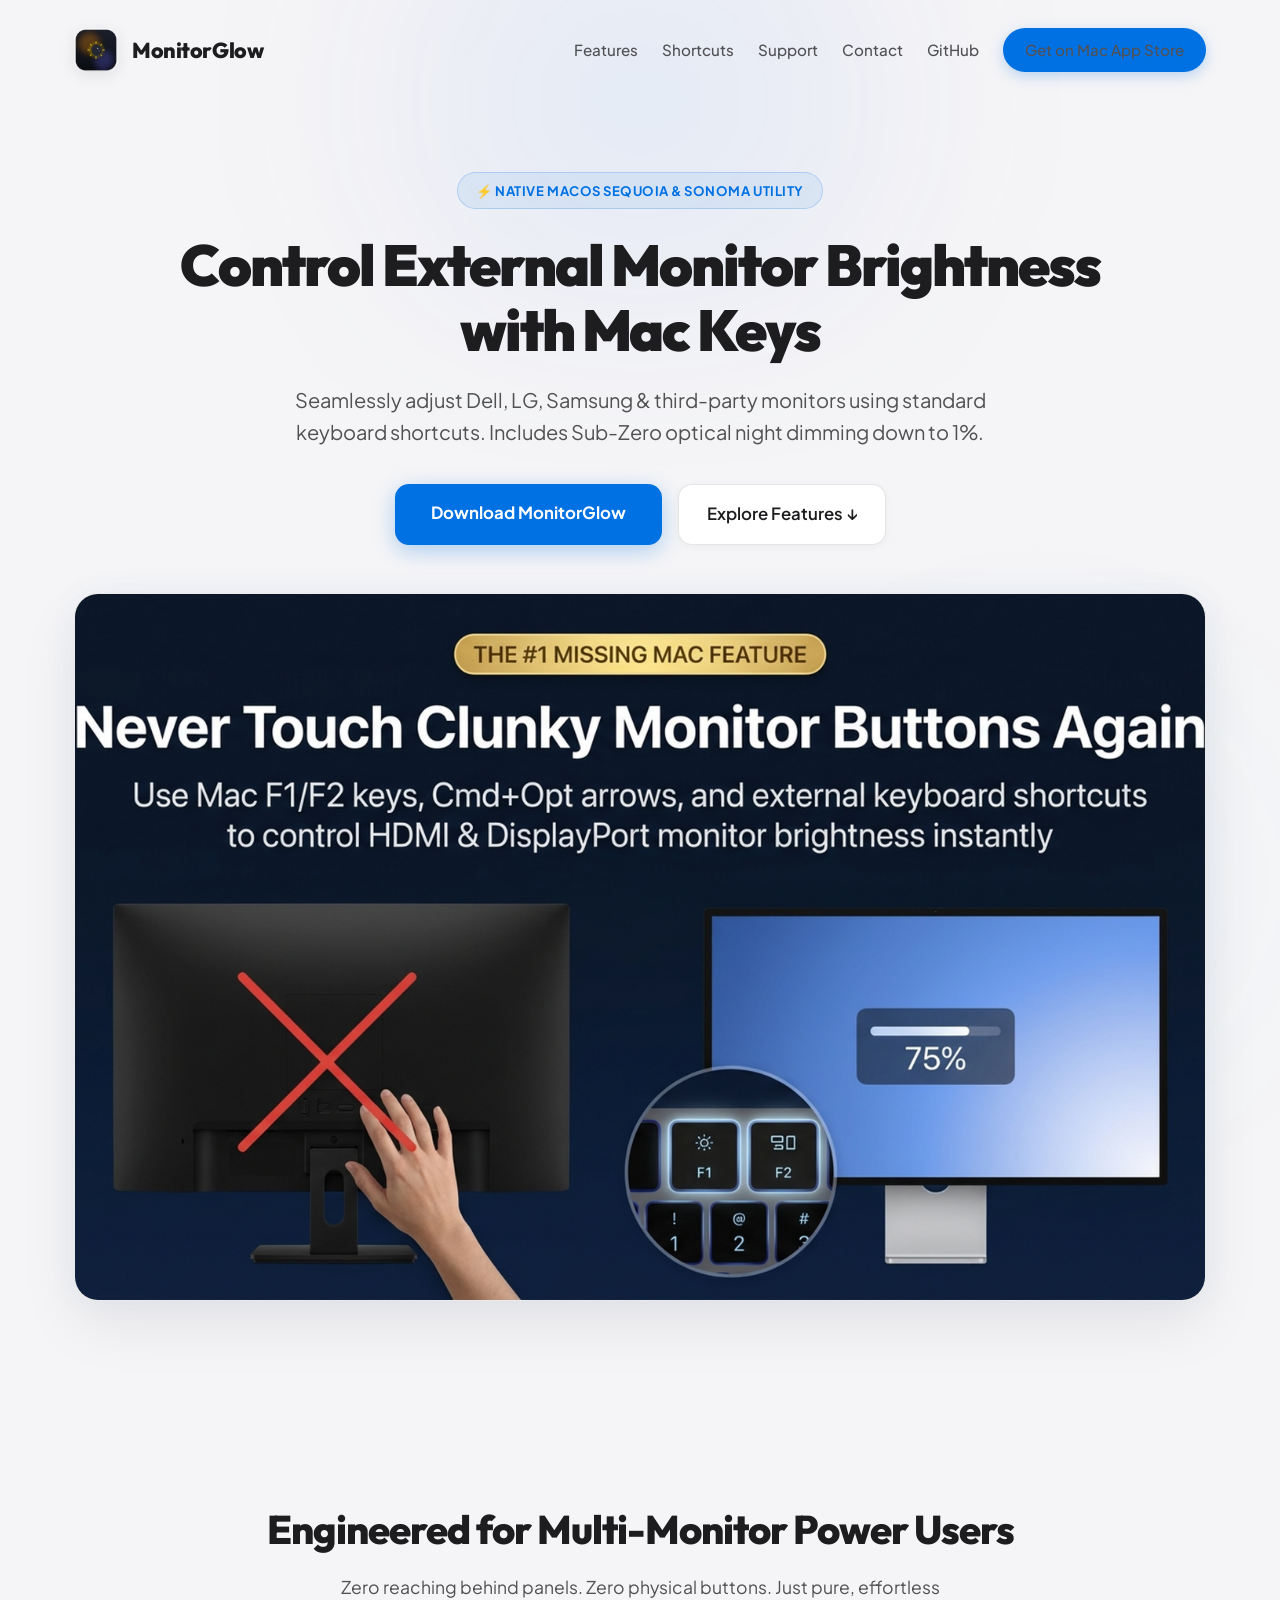
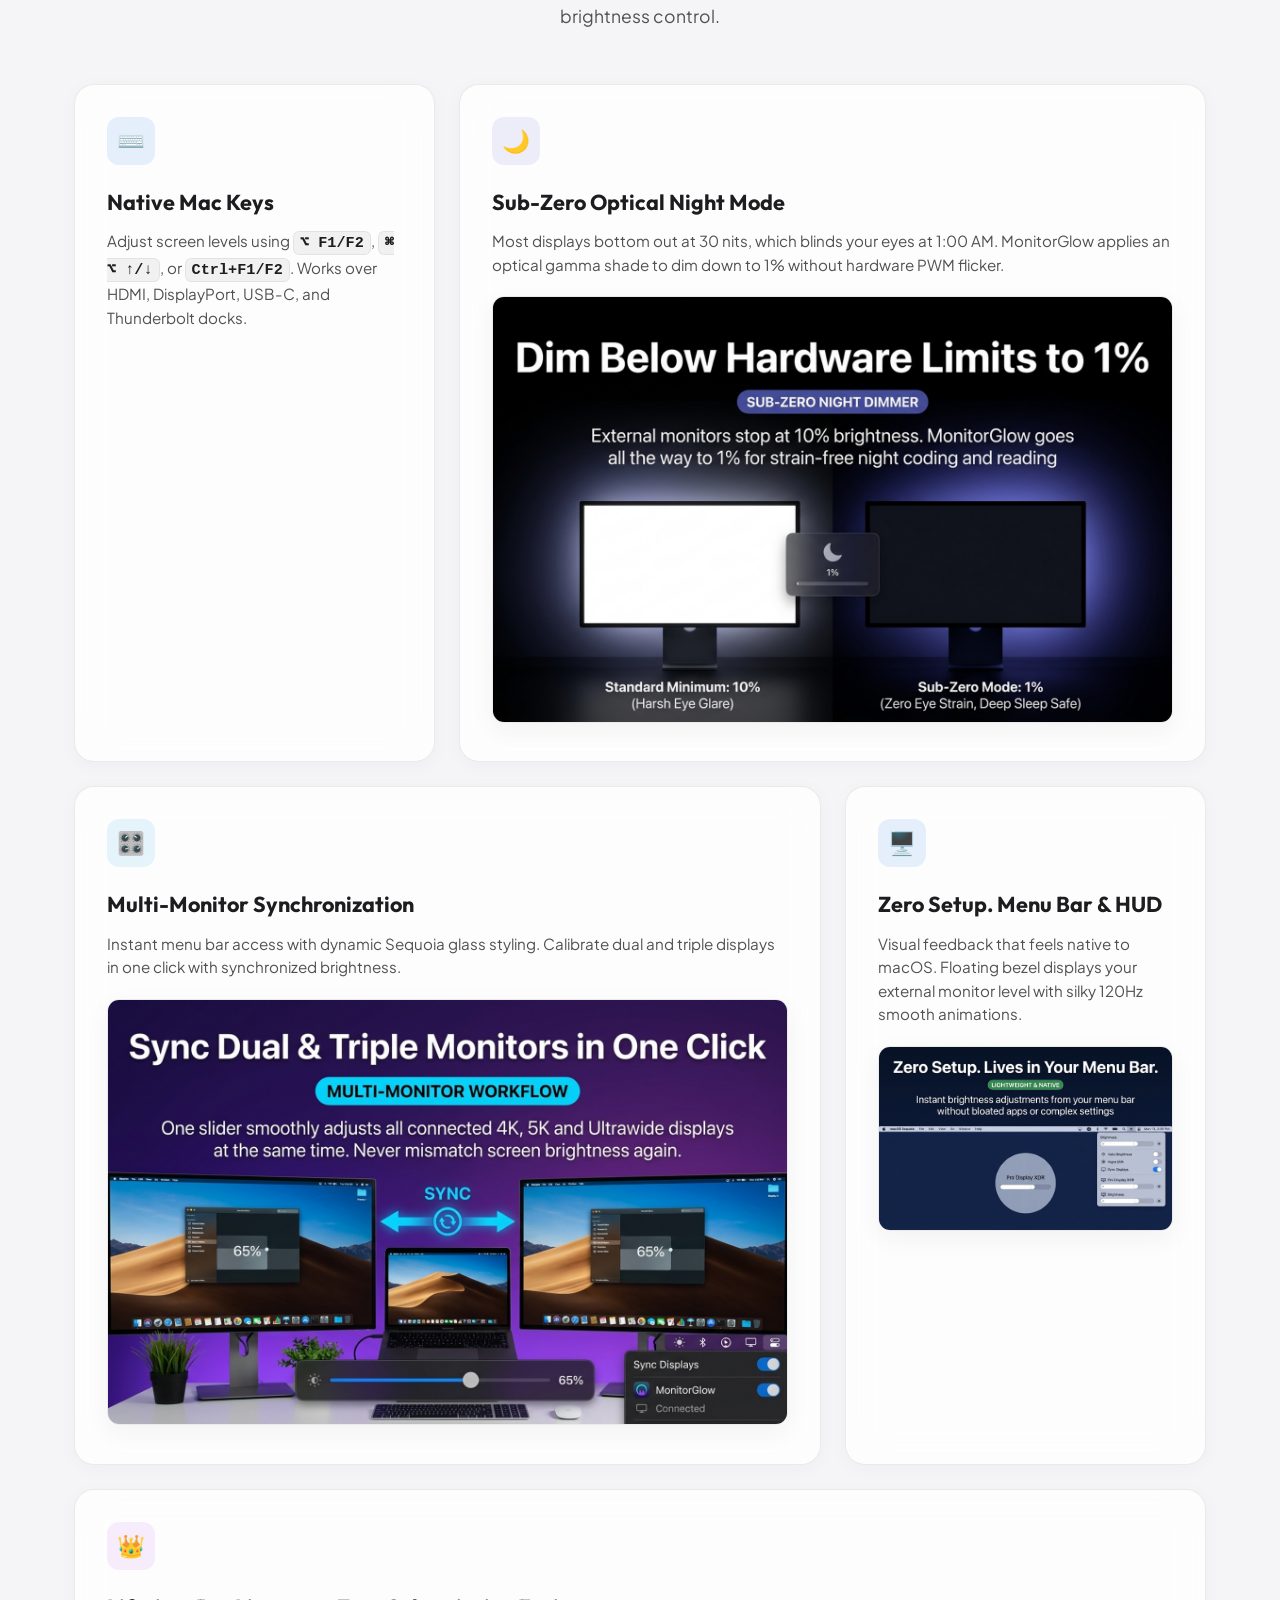
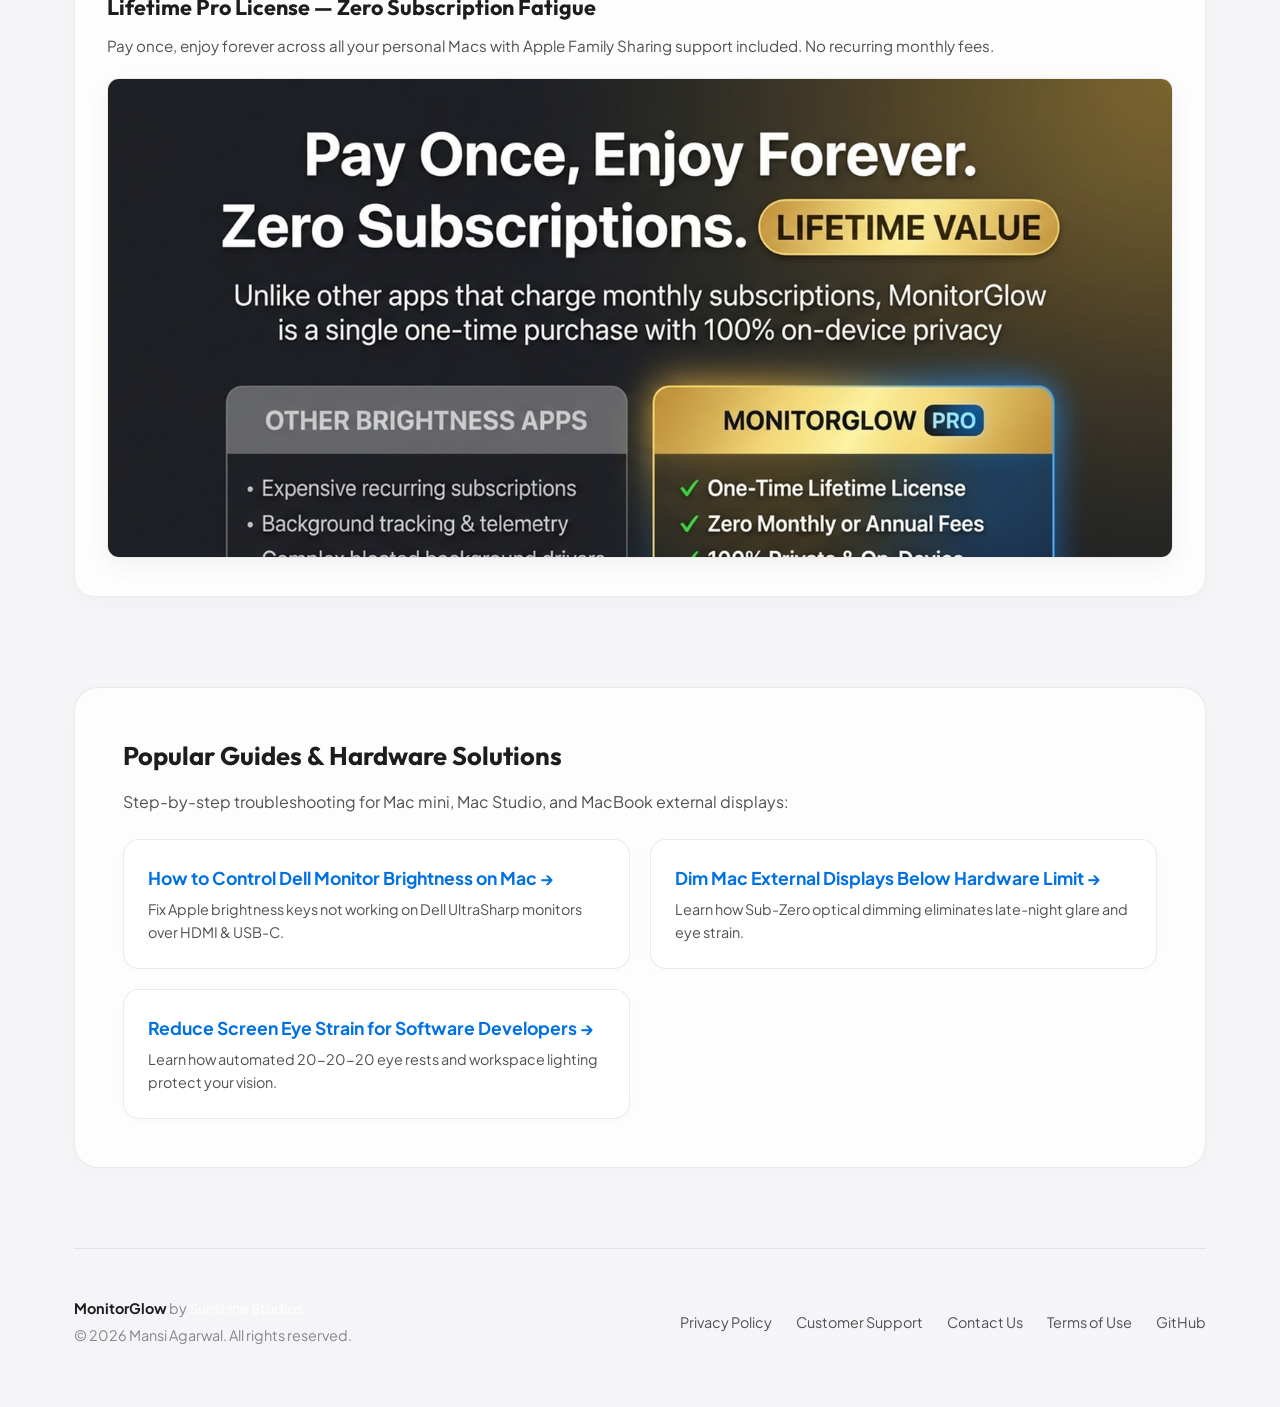
==== index.html @ 68a714f9 "fix(web): purge old screenshots, use new launch plan benefit screenshots with unique cache-busting a" ====
<!DOCTYPE html>
<html lang="en">
<head>
    <meta charset="UTF-8">
    <meta name="viewport" content="width=device-width, initial-scale=1.0">
    <meta name="author" content="themansigoel@gmail.com">
    
    <!-- Title & SEO Meta Tags (ASO & Search Intent Optimized) -->
    <title>MonitorGlow — Native Mac External Monitor Brightness, Keyboard Shortcuts & Night Dimmer</title>
    <meta name="description" content="Control Dell, LG, Samsung & external monitors with native Mac keyboard shortcuts. Features Apple-grade floating OSD bezel, Sequoia Liquid Glass popover, and Sub-Zero night dimming below hardware limits.">
    <link rel="canonical" href="https://themansigoel.github.io/monitorglow-web/">
    
    <!-- Multi-Locale Alternate Tags for Global SEO -->
    <link rel="alternate" hreflang="x-default" href="https://themansigoel.github.io/monitorglow-web/">
    <link rel="alternate" hreflang="en" href="https://themansigoel.github.io/monitorglow-web/">
    <link rel="alternate" hreflang="de" href="https://themansigoel.github.io/monitorglow-web/">
    <link rel="alternate" hreflang="fr" href="https://themansigoel.github.io/monitorglow-web/">
    <link rel="alternate" hreflang="ja" href="https://themansigoel.github.io/monitorglow-web/">
    <link rel="alternate" hreflang="zh-Hans" href="https://themansigoel.github.io/monitorglow-web/">

    <!-- Favicon & Icons -->
    <link rel="icon" type="image/png" href="assets/app_icon.png">
    <link rel="apple-touch-icon" href="assets/app_icon.png">
    <link rel="manifest" href="site.webmanifest">

    <!-- Open Graph / Social Sharing (OG) -->
    <meta property="og:type" content="website">
    <meta property="og:url" content="https://themansigoel.github.io/monitorglow-web/">
    <meta property="og:title" content="MonitorGlow — External Monitor Brightness & Night Dimmer for Mac">
    <meta property="og:description" content="Adjust external monitor brightness directly using Mac keys. Sub-Zero night mode, Apple-grade floating HUD, and zero telemetry.">
    <meta property="og:image" content="https://themansigoel.github.io/monitorglow-web/assets/benefit_01_never_touch_buttons.png">

    <!-- Twitter Card -->
    <meta name="twitter:card" content="summary_large_image">
    <meta name="twitter:title" content="MonitorGlow — External Monitor Brightness for Mac">
    <meta name="twitter:description" content="Seamless keyboard brightness control & Sub-Zero night dimming for external monitors on macOS.">
    <meta name="twitter:image" content="https://themansigoel.github.io/monitorglow-web/assets/benefit_01_never_touch_buttons.png">

    <!-- Fonts -->
    <link rel="preconnect" href="https://fonts.googleapis.com">
    <link rel="preconnect" href="https://fonts.gstatic.com" crossorigin>
    <link href="https://fonts.googleapis.com/css2?family=Plus+Jakarta+Sans:wght@300;400;500;600;700;800&family=Outfit:wght@500;600;700;800;900&display=swap" rel="stylesheet">

    <!-- Schema.org SoftwareApplication JSON-LD (Rich Snippets & GEO) -->
    <script type="application/ld+json">
    {
      "@context": "https://schema.org",
      "@type": "SoftwareApplication",
      "name": "MonitorGlow",
      "operatingSystem": "macOS 14.0 or later (Sonoma, Sequoia)",
      "applicationCategory": "UtilitiesApplication",
      "softwareVersion": "1.0.0",
      "offers": {
        "@type": "Offer",
        "price": "0.00",
        "priceCurrency": "USD",
        "description": "Free download with optional One-Time Lifetime Pro License"
      },
      "description": "MonitorGlow is a native macOS menu bar utility that enables Mac keyboard keys to adjust brightness on third-party external monitors over HDMI, DisplayPort, USB-C, and Thunderbolt with Sub-Zero night dimming down to 1% and floating OSD bezels.",
      "featureList": [
        "Native Mac Keyboard Shortcuts: Option+F1/F2, Cmd+Opt+Arrow Keys, Ctrl+F1/F2",
        "Sub-Zero Optical Night Mode: Dim down to 1% below monitor hardware limits",
        "Apple-Grade Floating OSD Bezel: Real-time HUD showing exact display model branding",
        "Liquid Glass Menu Bar Popover: Quick presets (100% Day, 75% Work, 50% Relax, 5% Sub-Zero)",
        "Dual & Multi-Monitor Sync: Seamlessly synchronize multiple desktop screens",
        "100% Privacy-First: Zero network tracking, zero background CPU drain"
      ],
      "screenshot": [
        "https://themansigoel.github.io/monitorglow-web/assets/benefit_01_never_touch_buttons.png",
        "https://themansigoel.github.io/monitorglow-web/assets/benefit_02_sub_zero_night_dimmer.png",
        "https://themansigoel.github.io/monitorglow-web/assets/benefit_03_multi_monitor_sync.png",
        "https://themansigoel.github.io/monitorglow-web/assets/benefit_04_native_menubar_hud.png",
        "https://themansigoel.github.io/monitorglow-web/assets/benefit_05_lifetime_pro_license.png"
      ],
      "author": {
        "@type": "Organization",
        "name": "Sunshine Studios",
        "email": "themansigoel@gmail.com",
        "url": "https://themansigoel.github.io/"
      }
    }
    </script>

    <!-- FAQPage Schema for Google AI Overviews & Rich Results (GEO / AEO) -->
    <script type="application/ld+json">
    {
      "@context": "https://schema.org",
      "@type": "FAQPage",
      "mainEntity": [
        {
          "@type": "Question",
          "name": "How do I control external monitor brightness with Mac keyboard keys?",
          "acceptedAnswer": {
            "@type": "Answer",
            "text": "MonitorGlow runs in your macOS menu bar and maps Option + F1 / F2, Command + Option + Arrow Keys, or Control + F1 / F2 directly to your connected external monitor over HDMI, DisplayPort, or USB-C."
          }
        },
        {
          "@type": "Question",
          "name": "Does MonitorGlow work with Dell, LG, Samsung, and HP displays?",
          "acceptedAnswer": {
            "@type": "Answer",
            "text": "Yes, MonitorGlow supports all standard external monitors connected to MacBook Pro, MacBook Air, Mac mini, Mac Studio, or Mac Pro."
          }
        },
        {
          "@type": "Question",
          "name": "Can MonitorGlow dim my display below its minimum hardware brightness?",
          "acceptedAnswer": {
            "@type": "Answer",
            "text": "Yes! With Sub-Zero Optical Night Mode, MonitorGlow applies an optical gamma shader directly to the display output, allowing you to dim down to 1% without any screen flicker."
          }
        }
      ]
    }
    </script>

    <style>
        :root {
            --bg-base: #F5F5F7;
            --bg-card: rgba(255, 255, 255, 0.82);
            --border-glass: rgba(0, 0, 0, 0.08);
            --border-hover: rgba(0, 113, 227, 0.35);
            --text-primary: #1D1D1F;
            --text-secondary: #515154;
            --text-muted: #86868B;
            --apple-blue: #0071E3;
            --apple-blue-hover: #0077ED;
            --apple-indigo: #5856D6;
            --apple-cyan: #0077ED;
            --apple-purple: #AF52DE;
            --glow-blue: rgba(0, 113, 227, 0.12);
            --ease-out: cubic-bezier(0.16, 1, 0.3, 1);
        }

        * { margin: 0; padding: 0; box-sizing: border-box; -webkit-font-smoothing: antialiased; }
        body {
            background-color: var(--bg-base);
            color: var(--text-primary);
            font-family: -apple-system, BlinkMacSystemFont, 'Plus Jakarta Sans', sans-serif;
            overflow-x: hidden;
            line-height: 1.6;
        }

        /* Ambient Apple Glows */
        .ambient-glow-sun {
            position: absolute;
            top: -140px;
            left: 50%;
            transform: translateX(-50%);
            width: 850px;
            height: 480px;
            background: radial-gradient(circle, rgba(0, 113, 227, 0.08) 0%, rgba(88, 86, 214, 0.04) 50%, transparent 70%);
            filter: blur(80px);
            pointer-events: none;
            z-index: 0;
        }

        .ambient-glow-moon {
            position: absolute;
            top: 620px;
            right: -80px;
            width: 650px;
            height: 520px;
            background: radial-gradient(circle, rgba(50, 173, 230, 0.06) 0%, transparent 65%);
            filter: blur(90px);
            pointer-events: none;
            z-index: 0;
        }

        .container {
            max-width: 1180px;
            margin: 0 auto;
            padding: 0 24px;
            position: relative;
            z-index: 1;
        }

        /* Nav */
        header {
            padding: 28px 0;
            display: flex;
            align-items: center;
            justify-content: space-between;
        }
        .brand {
            display: flex;
            align-items: center;
            gap: 14px;
            text-decoration: none;
            color: var(--text-primary);
        }
        .brand img {
            width: 44px;
            height: 44px;
            border-radius: 11px;
            box-shadow: 0 4px 16px rgba(0, 0, 0, 0.08);
        }
        .brand-text {
            font-family: 'Outfit', -apple-system, BlinkMacSystemFont, sans-serif;
            font-weight: 800;
            font-size: 1.35rem;
            letter-spacing: -0.02em;
            color: var(--text-primary);
        }
        .nav-links {
            display: flex;
            gap: 24px;
            align-items: center;
        }
        .nav-links a {
            color: var(--text-secondary);
            text-decoration: none;
            font-size: 0.95rem;
            font-weight: 500;
            transition: color 0.2s;
        }
        .nav-links a:hover { color: var(--apple-blue); }
        .btn-download {
            background: var(--apple-blue);
            color: #fff;
            padding: 10px 22px;
            border-radius: 999px;
            font-weight: 600;
            font-size: 0.9rem;
            text-decoration: none;
            box-shadow: 0 4px 14px rgba(0, 113, 227, 0.25);
            transition: transform 0.2s, box-shadow 0.2s, background 0.2s;
        }
        .btn-download:hover {
            background: var(--apple-blue-hover);
            transform: translateY(-1px);
            box-shadow: 0 6px 20px rgba(0, 113, 227, 0.38);
        }

        /* Hero */
        .hero {
            text-align: center;
            padding: 72px 0 56px;
        }
        .pill-badge {
            display: inline-flex;
            align-items: center;
            gap: 8px;
            padding: 7px 18px;
            border-radius: 999px;
            background: rgba(0, 113, 227, 0.08);
            border: 1px solid rgba(0, 113, 227, 0.2);
            font-size: 0.82rem;
            font-weight: 700;
            letter-spacing: 0.04em;
            color: var(--apple-blue);
            margin-bottom: 24px;
            text-transform: uppercase;
        }
        .hero h1 {
            font-family: 'Outfit', -apple-system, BlinkMacSystemFont, sans-serif;
            font-size: 3.6rem;
            font-weight: 900;
            line-height: 1.12;
            letter-spacing: -0.035em;
            margin-bottom: 22px;
            max-width: 960px;
            margin-left: auto;
            margin-right: auto;
            color: var(--text-primary);
        }
        .hero p {
            font-size: 1.25rem;
            color: var(--text-secondary);
            max-width: 720px;
            margin: 0 auto 36px;
            font-weight: 400;
        }
        .hero-actions {
            display: flex;
            justify-content: center;
            gap: 16px;
            margin-bottom: 48px;
        }
        .cta-primary {
            background: var(--apple-blue);
            color: #FFFFFF;
            padding: 16px 36px;
            border-radius: 14px;
            font-weight: 700;
            font-size: 1.05rem;
            text-decoration: none;
            box-shadow: 0 6px 22px rgba(0, 113, 227, 0.3);
            transition: all 0.25s var(--ease-out);
        }
        .cta-primary:hover {
            background: var(--apple-blue-hover);
            transform: translateY(-2px);
            box-shadow: 0 10px 28px rgba(0, 113, 227, 0.42);
        }
        .cta-secondary {
            background: #FFFFFF;
            color: var(--text-primary);
            padding: 16px 28px;
            border-radius: 14px;
            font-weight: 600;
            font-size: 1.05rem;
            text-decoration: none;
            border: 1px solid rgba(0, 0, 0, 0.1);
            box-shadow: 0 2px 8px rgba(0, 0, 0, 0.04);
            transition: all 0.2s;
        }
        .cta-secondary:hover {
            background: #F5F5F7;
            border-color: rgba(0, 0, 0, 0.18);
        }

        /* Hero Showcase Visual */
        .showcase-visual {
            position: relative;
            border-radius: 24px;
            overflow: hidden;
            border: 1px solid var(--border-glass);
            background: #FFFFFF;
            box-shadow: 0 24px 60px rgba(0, 0, 0, 0.07), 0 0 30px rgba(0, 113, 227, 0.05);
            margin-bottom: 80px;
        }
        .showcase-visual img {
            width: 100%;
            height: auto;
            display: block;
        }

        /* Bento Grid Features */
        .bento-section {
            padding: 60px 0 90px;
        }
        .section-header {
            text-align: center;
            margin-bottom: 54px;
        }
        .section-header h2 {
            font-family: 'Outfit', -apple-system, BlinkMacSystemFont, sans-serif;
            font-size: 2.5rem;
            font-weight: 800;
            letter-spacing: -0.025em;
            margin-bottom: 12px;
            color: var(--text-primary);
        }
        .section-header p {
            color: var(--text-secondary);
            font-size: 1.1rem;
            max-width: 620px;
            margin: 0 auto;
        }

        .bento-grid {
            display: grid;
            grid-template-columns: repeat(3, 1fr);
            gap: 24px;
        }
        .bento-card {
            background: var(--bg-card);
            border: 1px solid var(--border-glass);
            border-radius: 20px;
            padding: 32px;
            backdrop-filter: saturate(180%) blur(20px);
            -webkit-backdrop-filter: saturate(180%) blur(20px);
            box-shadow: 0 4px 20px rgba(0, 0, 0, 0.03);
            transition: transform 0.25s var(--ease-out), border-color 0.25s, box-shadow 0.25s;
            display: flex;
            flex-direction: column;
            justify-content: space-between;
        }
        .bento-card:hover {
            transform: translateY(-4px);
            border-color: var(--border-hover);
            box-shadow: 0 14px 34px rgba(0, 0, 0, 0.06);
        }
        .bento-card.span-2 {
            grid-column: span 2;
        }
        .bento-icon {
            width: 48px;
            height: 48px;
            border-radius: 12px;
            display: flex;
            align-items: center;
            justify-content: center;
            font-size: 1.4rem;
            margin-bottom: 20px;
        }
        .icon-blue { background: rgba(0, 113, 227, 0.1); color: var(--apple-blue); }
        .icon-indigo { background: rgba(88, 86, 214, 0.1); color: var(--apple-indigo); }
        .icon-cyan { background: rgba(50, 173, 230, 0.12); color: #0077ED; }
        .icon-purple { background: rgba(175, 82, 222, 0.1); color: var(--apple-purple); }

        .bento-card h3 {
            font-family: 'Outfit', -apple-system, BlinkMacSystemFont, sans-serif;
            font-size: 1.35rem;
            margin-bottom: 10px;
            color: var(--text-primary);
        }
        .bento-card p {
            color: var(--text-secondary);
            font-size: 0.95rem;
            line-height: 1.55;
        }
        .bento-card code {
            background: rgba(0, 0, 0, 0.05);
            color: var(--text-primary);
            border: 1px solid rgba(0, 0, 0, 0.06);
            padding: 2px 6px;
            border-radius: 6px;
            font-weight: 600;
        }
        .bento-card img {
            width: 100%;
            border-radius: 12px;
            margin-top: 20px;
            border: 1px solid var(--border-glass);
            box-shadow: 0 8px 24px rgba(0, 0, 0, 0.05);
        }

        /* SEO Guides / Problem Solution Links */
        .seo-guides-section {
            background: rgba(255, 255, 255, 0.75);
            border: 1px solid var(--border-glass);
            border-radius: 24px;
            padding: 48px;
            margin-bottom: 80px;
            box-shadow: 0 4px 20px rgba(0, 0, 0, 0.02);
        }
        .seo-guides-section h3 {
            font-family: 'Outfit', -apple-system, BlinkMacSystemFont, sans-serif;
            font-size: 1.6rem;
            margin-bottom: 12px;
            color: var(--text-primary);
        }
        .guides-grid {
            display: grid;
            grid-template-columns: repeat(2, 1fr);
            gap: 20px;
            margin-top: 24px;
        }
        .guide-card {
            background: #FFFFFF;
            border: 1px solid var(--border-glass);
            border-radius: 16px;
            padding: 24px;
            text-decoration: none;
            color: inherit;
            box-shadow: 0 2px 8px rgba(0, 0, 0, 0.02);
            transition: all 0.2s;
        }
        .guide-card:hover {
            border-color: var(--border-hover);
            transform: translateY(-2px);
            box-shadow: 0 8px 22px rgba(0, 0, 0, 0.06);
        }
        .guide-card h4 {
            color: var(--apple-blue);
            font-size: 1.1rem;
            margin-bottom: 6px;
        }
        .guide-card p {
            font-size: 0.9rem;
            color: var(--text-secondary);
        }

        /* Footer */
        footer {
            border-top: 1px solid var(--border-glass);
            padding: 48px 0 60px;
            color: var(--text-muted);
            font-size: 0.9rem;
        }
        .footer-content {
            display: flex;
            justify-content: space-between;
            align-items: center;
            flex-wrap: wrap;
            gap: 20px;
        }
        footer strong { color: var(--text-primary); }
        .footer-links {
            display: flex;
            gap: 24px;
        }
        .footer-links a {
            color: var(--text-secondary);
            text-decoration: none;
            transition: color 0.2s;
        }
        .footer-links a:hover { color: var(--apple-blue); }

        @media (max-width: 900px) {
            .hero h1 { font-size: 2.6rem; }
            .bento-grid { grid-template-columns: 1fr; }
            .bento-card.span-2 { grid-column: span 1; }
            .guides-grid { grid-template-columns: 1fr; }
        }
    </style>
</head>
<body>
    <div class="ambient-glow-sun"></div>
    <div class="ambient-glow-moon"></div>

    <div class="container">
        <!-- Header -->
        <header>
            <a href="index.html" class="brand">
                <img src="assets/app_icon.png" alt="MonitorGlow Icon">
                <span class="brand-text">MonitorGlow</span>
            </a>
            <div class="nav-links">
                <a href="#features">Features</a>
                <a href="#shortcuts">Shortcuts</a>
                <a href="support.html">Support</a>
                <a href="contact.html">Contact</a>
                <a href="https://github.com/themansigoel/monitorglow-mac" target="_blank" rel="noopener">GitHub</a>
                <a href="#download" class="btn-download">Get on Mac App Store</a>
            </div>
        </header>

        <!-- Hero Section -->
        <section class="hero">
            <div class="pill-badge">⚡ Native macOS Sequoia & Sonoma Utility</div>
            <h1>Control External Monitor Brightness with Mac Keys</h1>
            <p>Seamlessly adjust Dell, LG, Samsung & third-party monitors using standard keyboard shortcuts. Includes Sub-Zero optical night dimming down to 1%.</p>
            <div class="hero-actions">
                <a href="#download" class="cta-primary">Download MonitorGlow</a>
                <a href="#features" class="cta-secondary">Explore Features ↓</a>
            </div>
            
            <div class="showcase-visual">
                <img src="assets/benefit_01_never_touch_buttons.png" alt="MonitorGlow Keyboard Brightness Control — Never Touch Monitor Buttons Again">
            </div>
        </section>

        <!-- Bento Grid Section -->
        <section id="features" class="bento-section">
            <div class="section-header">
                <h2>Engineered for Multi-Monitor Power Users</h2>
                <p>Zero reaching behind panels. Zero physical buttons. Just pure, effortless brightness control.</p>
            </div>

            <div class="bento-grid">
                <!-- Bento Card 1: Shortcuts -->
                <div class="bento-card">
                    <div>
                        <div class="bento-icon icon-blue">⌨️</div>
                        <h3>Native Mac Keys</h3>
                        <p>Adjust screen levels using <code>⌥ F1/F2</code>, <code>⌘ ⌥ ↑/↓</code>, or <code>Ctrl+F1/F2</code>. Works over HDMI, DisplayPort, USB-C, and Thunderbolt docks.</p>
                    </div>
                </div>

                <!-- Bento Card 2: Sub-Zero Mode (Span 2) -->
                <div class="bento-card span-2">
                    <div>
                        <div class="bento-icon icon-indigo">🌙</div>
                        <h3>Sub-Zero Optical Night Mode</h3>
                        <p>Most displays bottom out at 30 nits, which blinds your eyes at 1:00 AM. MonitorGlow applies an optical gamma shade to dim down to 1% without hardware PWM flicker.</p>
                        <img src="assets/benefit_02_sub_zero_night_dimmer.png" alt="Sub-Zero Night Mode Visual">
                    </div>
                </div>

                <!-- Bento Card 3: Liquid Glass (Span 2) -->
                <div class="bento-card span-2">
                    <div>
                        <div class="bento-icon icon-cyan">🎛️</div>
                        <h3>Multi-Monitor Synchronization</h3>
                        <p>Instant menu bar access with dynamic Sequoia glass styling. Calibrate dual and triple displays in one click with synchronized brightness.</p>
                        <img src="assets/benefit_03_multi_monitor_sync.png" alt="Multi-Monitor Display Sync Visual">
                    </div>
                </div>

                <!-- Bento Card 4: Hardware HUD -->
                <div class="bento-card">
                    <div>
                        <div class="bento-icon icon-blue">🖥️</div>
                        <h3>Zero Setup. Menu Bar & HUD</h3>
                        <p>Visual feedback that feels native to macOS. Floating bezel displays your external monitor level with silky 120Hz smooth animations.</p>
                        <img src="assets/benefit_04_native_menubar_hud.png" alt="Floating HUD & Menu Bar Visual">
                    </div>
                </div>

                <!-- Bento Card 5: Lifetime Pro (Span 3) -->
                <div class="bento-card" style="grid-column: span 3;">
                    <div>
                        <div class="bento-icon icon-purple">👑</div>
                        <h3>Lifetime Pro License — Zero Subscription Fatigue</h3>
                        <p>Pay once, enjoy forever across all your personal Macs with Apple Family Sharing support included. No recurring monthly fees.</p>
                        <img src="assets/benefit_05_lifetime_pro_license.png" alt="Lifetime Pro License Visual" style="max-height: 480px; object-fit: cover; object-position: top;">
                    </div>
                </div>
            </div>
        </section>

        <!-- SEO Problem-Solution Section (High Search Volume Landing Guides) -->
        <section class="seo-guides-section">
            <h3>Popular Guides & Hardware Solutions</h3>
            <p style="color: var(--text-secondary);">Step-by-step troubleshooting for Mac mini, Mac Studio, and MacBook external displays:</p>
            <div class="guides-grid">
                <a href="dell-monitor-brightness-mac.html" class="guide-card">
                    <h4>How to Control Dell Monitor Brightness on Mac →</h4>
                    <p>Fix Apple brightness keys not working on Dell UltraSharp monitors over HDMI & USB-C.</p>
                </a>
                <a href="sub-zero-night-dimmer-mac.html" class="guide-card">
                    <h4>Dim Mac External Displays Below Hardware Limit →</h4>
                    <p>Learn how Sub-Zero optical dimming eliminates late-night glare and eye strain.</p>
                </a>
                <a href="https://themansigoel.github.io/stepaway/reduce-computer-eye-strain-developers.html" class="guide-card">
                    <h4>Reduce Screen Eye Strain for Software Developers →</h4>
                    <p>Learn how automated 20-20-20 eye rests and workspace lighting protect your vision.</p>
                </a>
            </div>
        </section>

        <!-- Footer -->
        <footer>
            <div class="footer-content">
                <div>
                    <strong>MonitorGlow</strong> by <a href="https://themansigoel.github.io/" style="color: #fff; text-decoration: none;">Sunshine Studios</a>
                    <p style="margin-top: 4px;">© 2026 Mansi Agarwal. All rights reserved.</p>
                </div>
                <div class="footer-links">
                    <a href="privacy.html">Privacy Policy</a>
                    <a href="support.html">Customer Support</a>
                    <a href="contact.html">Contact Us</a>
                    <a href="https://www.apple.com/legal/internet-services/itunes/dev/stdeula/" target="_blank" rel="noopener">Terms of Use</a>
                    <a href="https://github.com/themansigoel/monitorglow-mac" target="_blank" rel="noopener">GitHub</a>
                </div>
            </div>
        </footer>
    </div>
</body>
</html>
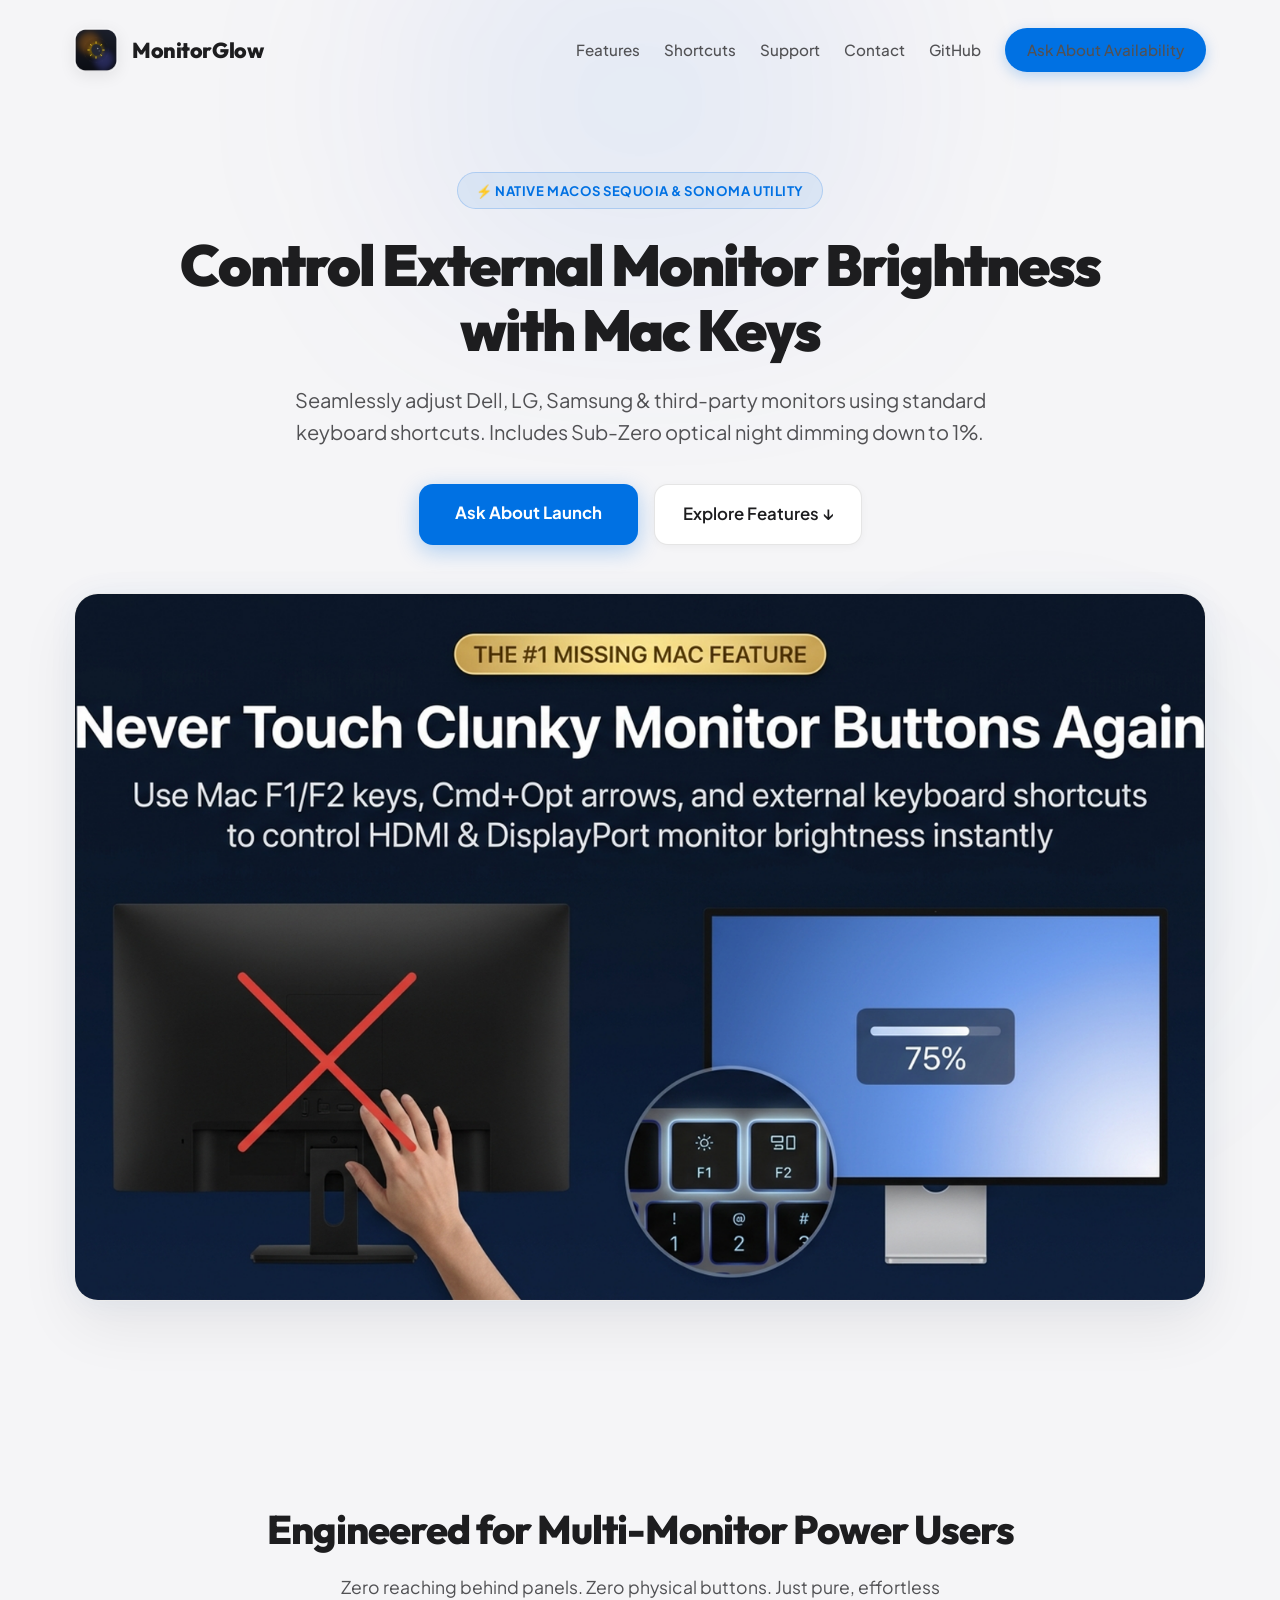
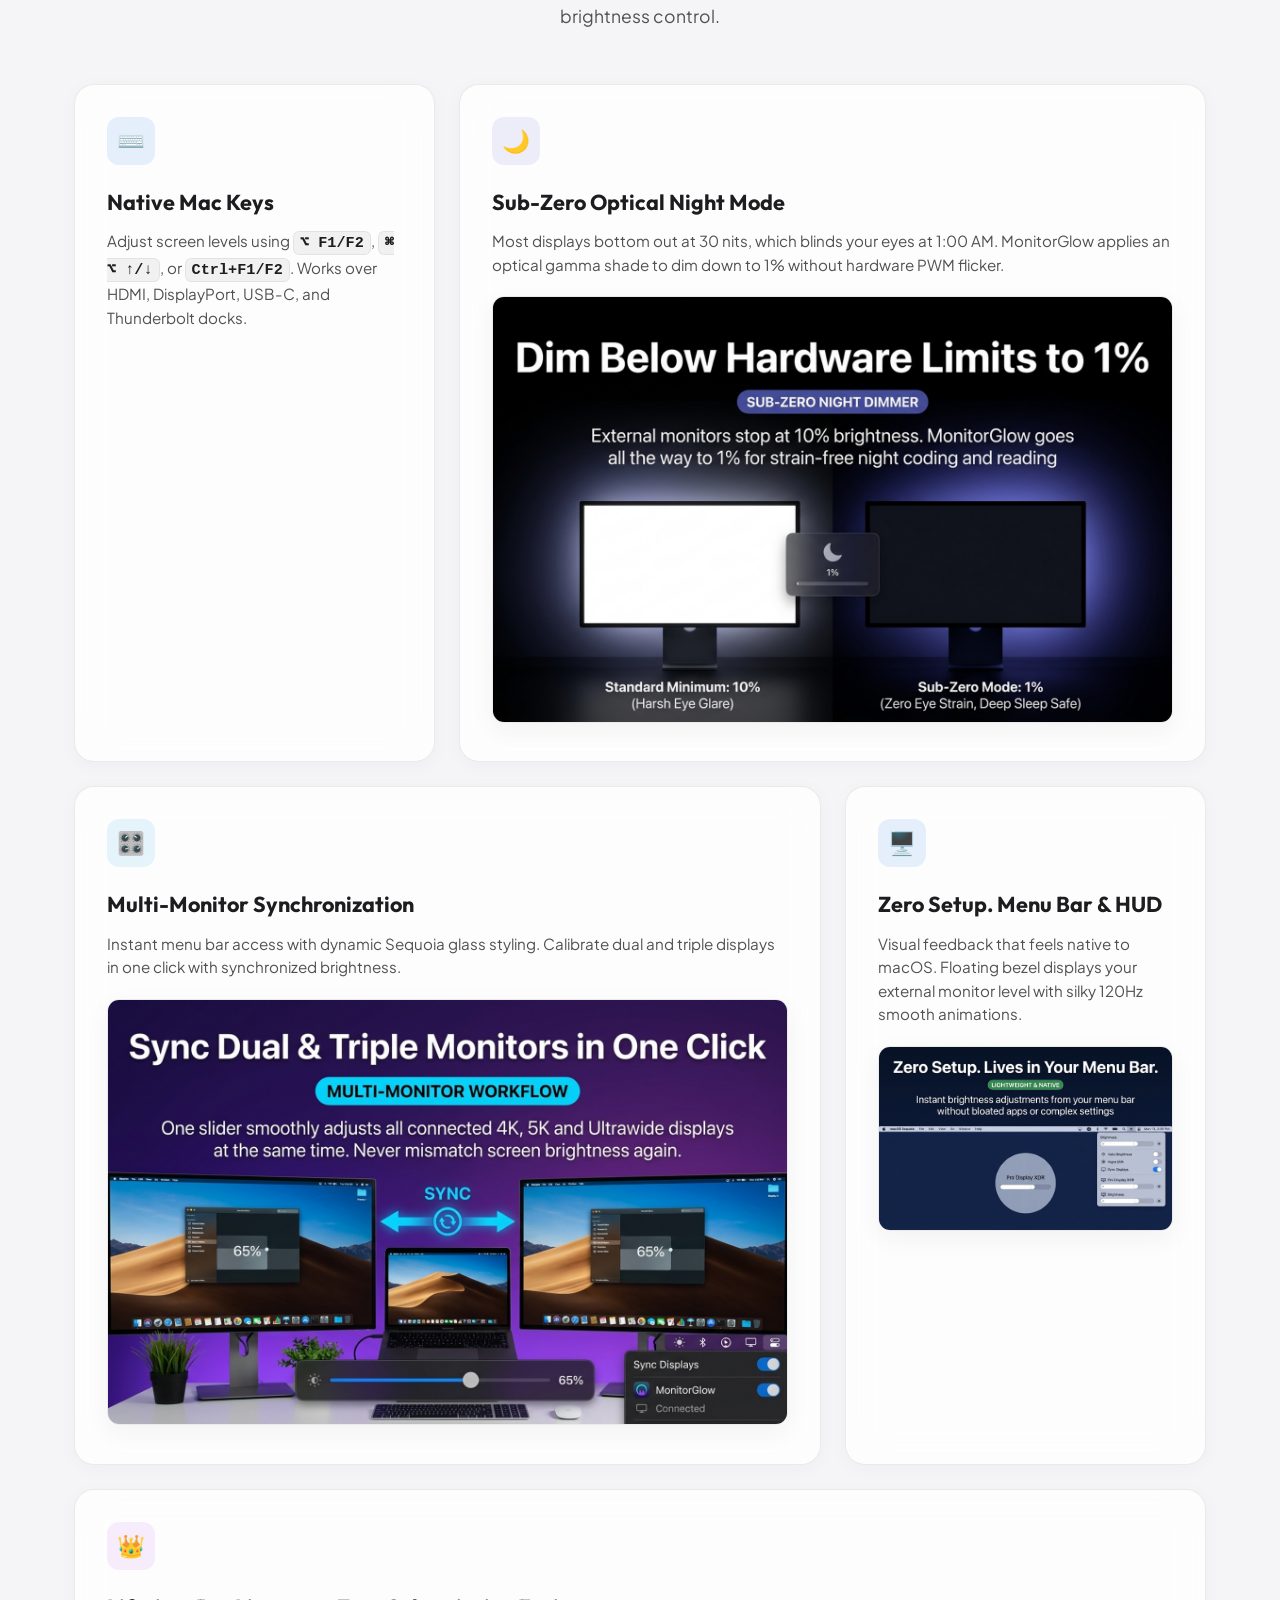
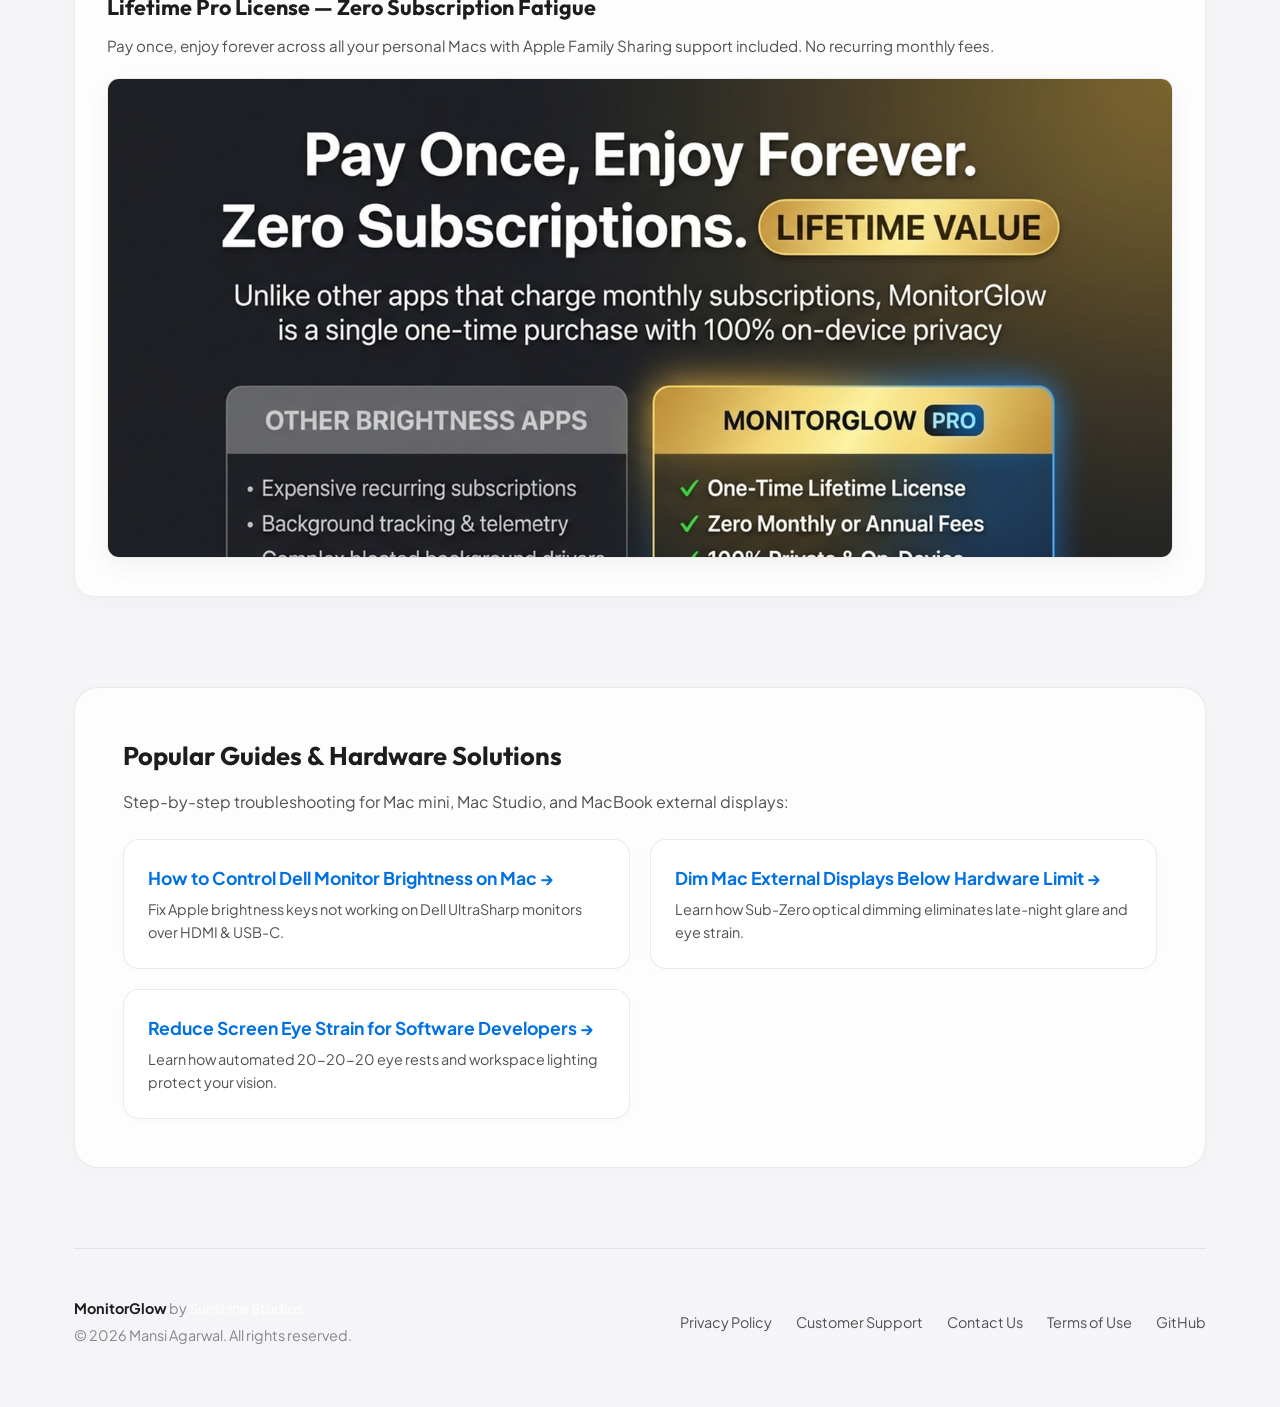
==== commit e0020273: "Align website claims with shipped apps and repair conversion paths" ====
--- a/index.html
+++ b/index.html
@@ -4,6 +4,7 @@
     <meta charset="UTF-8">
     <meta name="viewport" content="width=device-width, initial-scale=1.0">
     <meta name="author" content="themansigoel@gmail.com">
+    <meta name="p:domain_verify" content="b6d16b6ae4ff59e33f4691bc04bf511b">
     
     <!-- Title & SEO Meta Tags (ASO & Search Intent Optimized) -->
     <title>MonitorGlow — Native Mac External Monitor Brightness, Keyboard Shortcuts & Night Dimmer</title>
@@ -27,7 +28,7 @@
     <meta property="og:type" content="website">
     <meta property="og:url" content="https://themansigoel.github.io/monitorglow-web/">
     <meta property="og:title" content="MonitorGlow — External Monitor Brightness & Night Dimmer for Mac">
-    <meta property="og:description" content="Adjust external monitor brightness directly using Mac keys. Sub-Zero night mode, Apple-grade floating HUD, and zero telemetry.">
+    <meta property="og:description" content="Adjust external monitor brightness directly using Mac keys. Sub-Zero night mode, Apple-grade floating HUD, and optional product analytics with consent.">
     <meta property="og:image" content="https://themansigoel.github.io/monitorglow-web/assets/benefit_01_never_touch_buttons.png">
 
     <!-- Twitter Card -->
@@ -50,12 +51,6 @@
       "operatingSystem": "macOS 14.0 or later (Sonoma, Sequoia)",
       "applicationCategory": "UtilitiesApplication",
       "softwareVersion": "1.0.0",
-      "offers": {
-        "@type": "Offer",
-        "price": "0.00",
-        "priceCurrency": "USD",
-        "description": "Free download with optional One-Time Lifetime Pro License"
-      },
       "description": "MonitorGlow is a native macOS menu bar utility that enables Mac keyboard keys to adjust brightness on third-party external monitors over HDMI, DisplayPort, USB-C, and Thunderbolt with Sub-Zero night dimming down to 1% and floating OSD bezels.",
       "featureList": [
         "Native Mac Keyboard Shortcuts: Option+F1/F2, Cmd+Opt+Arrow Keys, Ctrl+F1/F2",
@@ -63,7 +58,7 @@
         "Apple-Grade Floating OSD Bezel: Real-time HUD showing exact display model branding",
         "Liquid Glass Menu Bar Popover: Quick presets (100% Day, 75% Work, 50% Relax, 5% Sub-Zero)",
         "Dual & Multi-Monitor Sync: Seamlessly synchronize multiple desktop screens",
-        "100% Privacy-First: Zero network tracking, zero background CPU drain"
+        "Privacy controls: optional product analytics with consent"
       ],
       "screenshot": [
         "https://themansigoel.github.io/monitorglow-web/assets/benefit_01_never_touch_buttons.png",
@@ -511,11 +506,11 @@
             </a>
             <div class="nav-links">
                 <a href="#features">Features</a>
-                <a href="#shortcuts">Shortcuts</a>
+                <a href="#features">Shortcuts</a>
                 <a href="support.html">Support</a>
                 <a href="contact.html">Contact</a>
                 <a href="https://github.com/themansigoel/monitorglow-mac" target="_blank" rel="noopener">GitHub</a>
-                <a href="#download" class="btn-download">Get on Mac App Store</a>
+                <a href="contact.html" class="btn-download">Ask About Availability</a>
             </div>
         </header>
 
@@ -525,7 +520,7 @@
             <h1>Control External Monitor Brightness with Mac Keys</h1>
             <p>Seamlessly adjust Dell, LG, Samsung & third-party monitors using standard keyboard shortcuts. Includes Sub-Zero optical night dimming down to 1%.</p>
             <div class="hero-actions">
-                <a href="#download" class="cta-primary">Download MonitorGlow</a>
+                <a href="contact.html" class="cta-primary">Ask About Launch</a>
                 <a href="#features" class="cta-secondary">Explore Features ↓</a>
             </div>
             
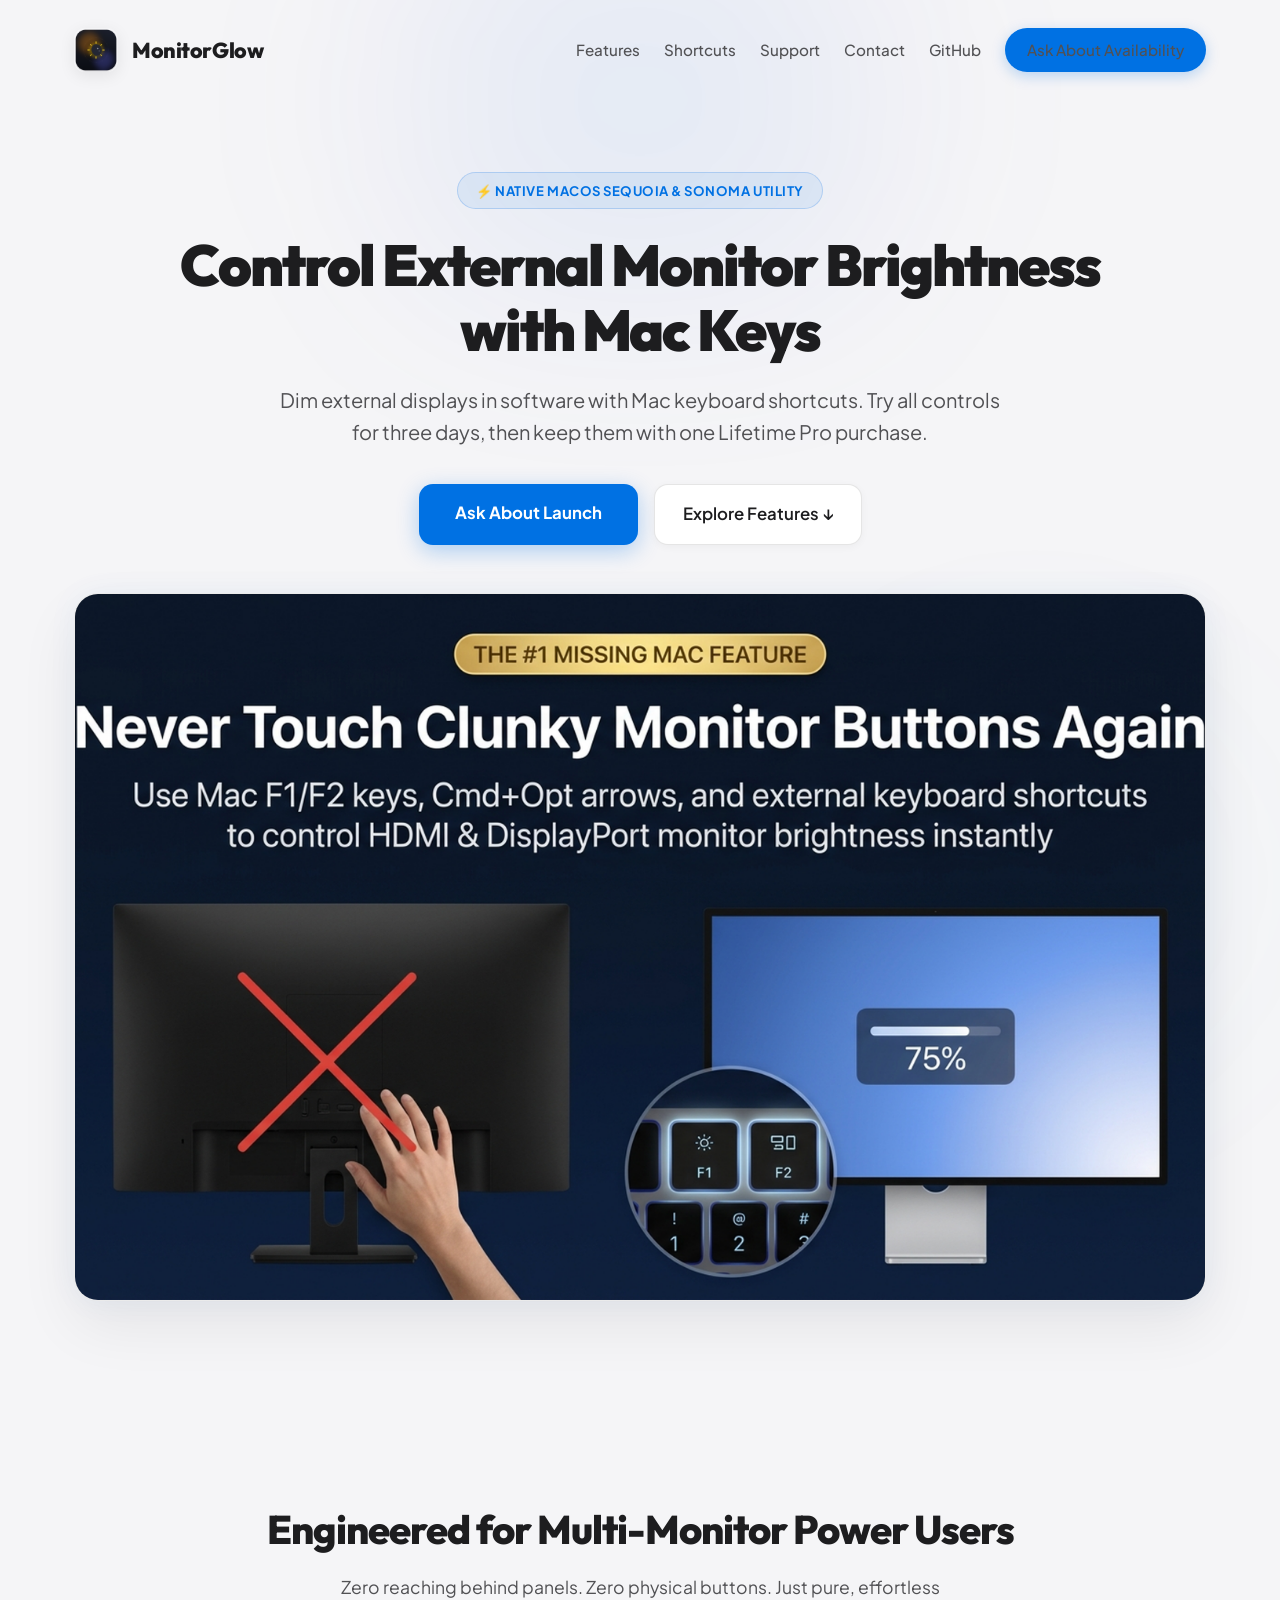
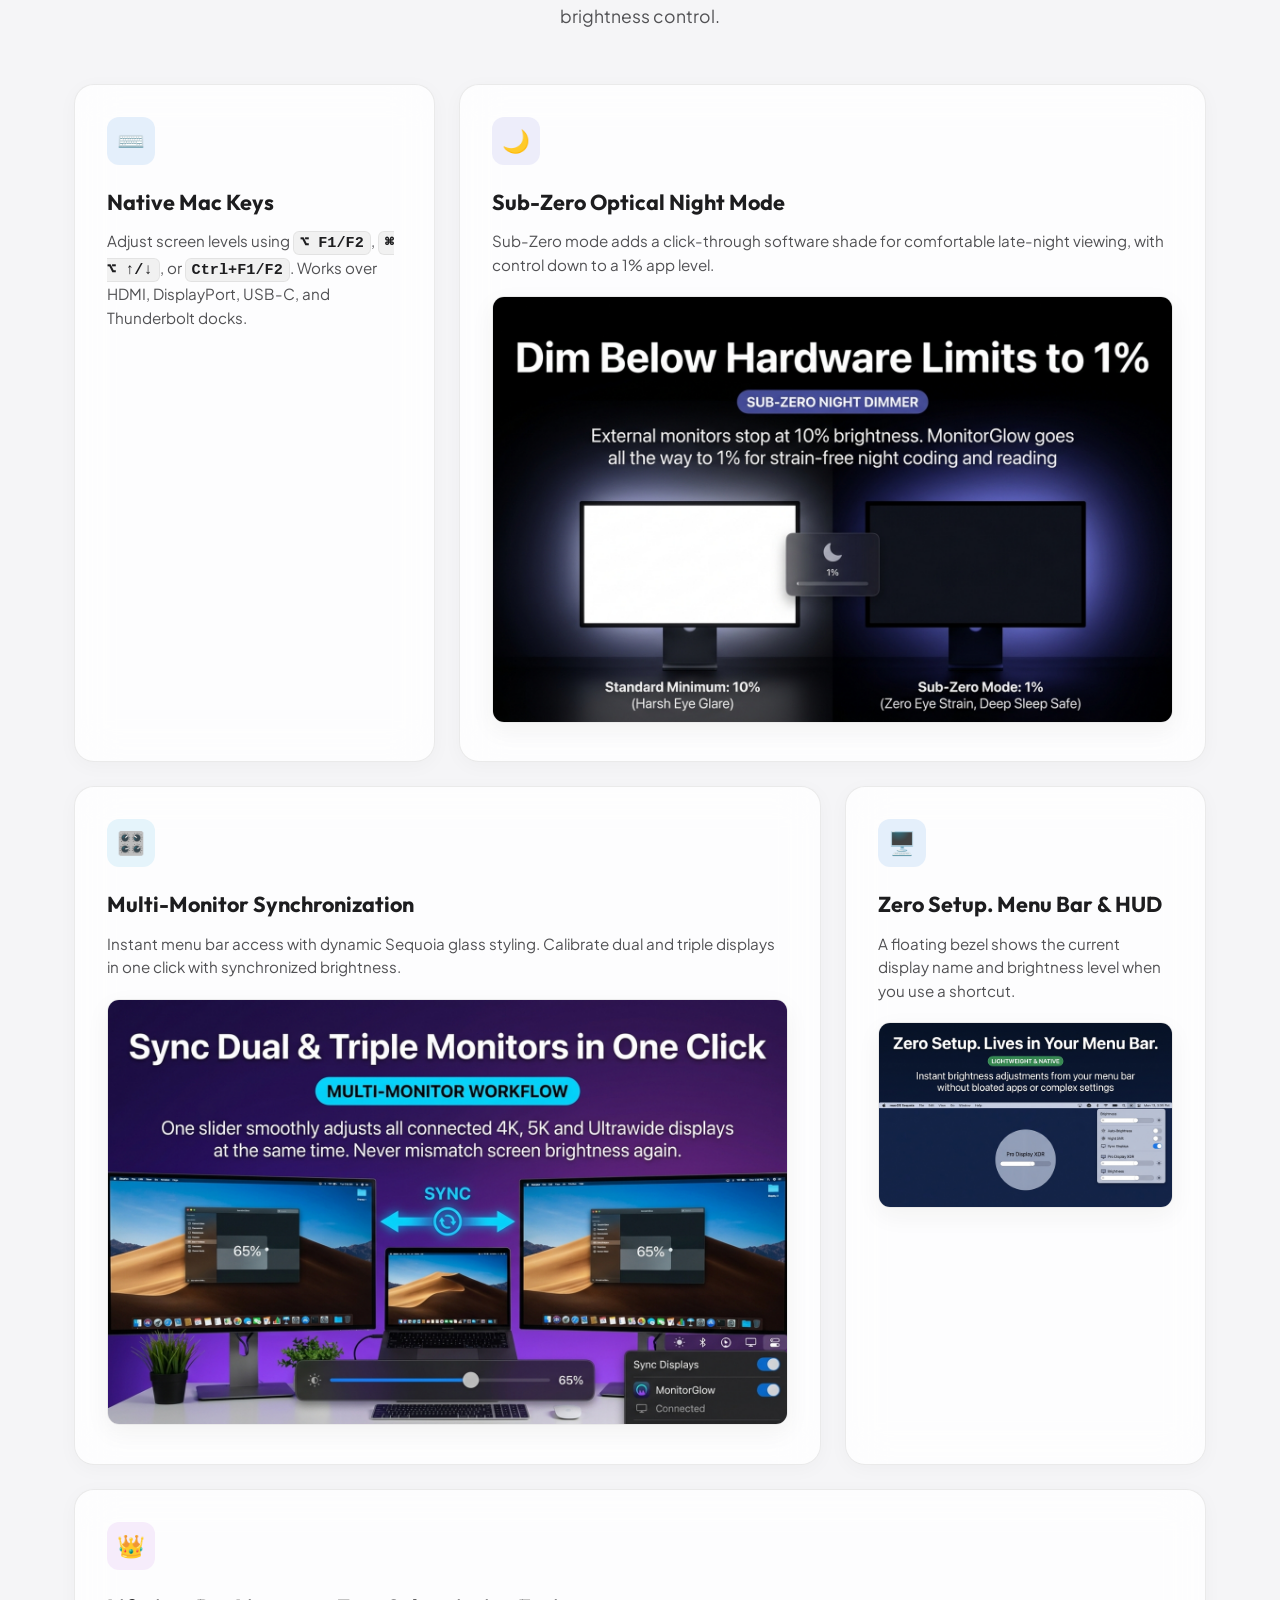
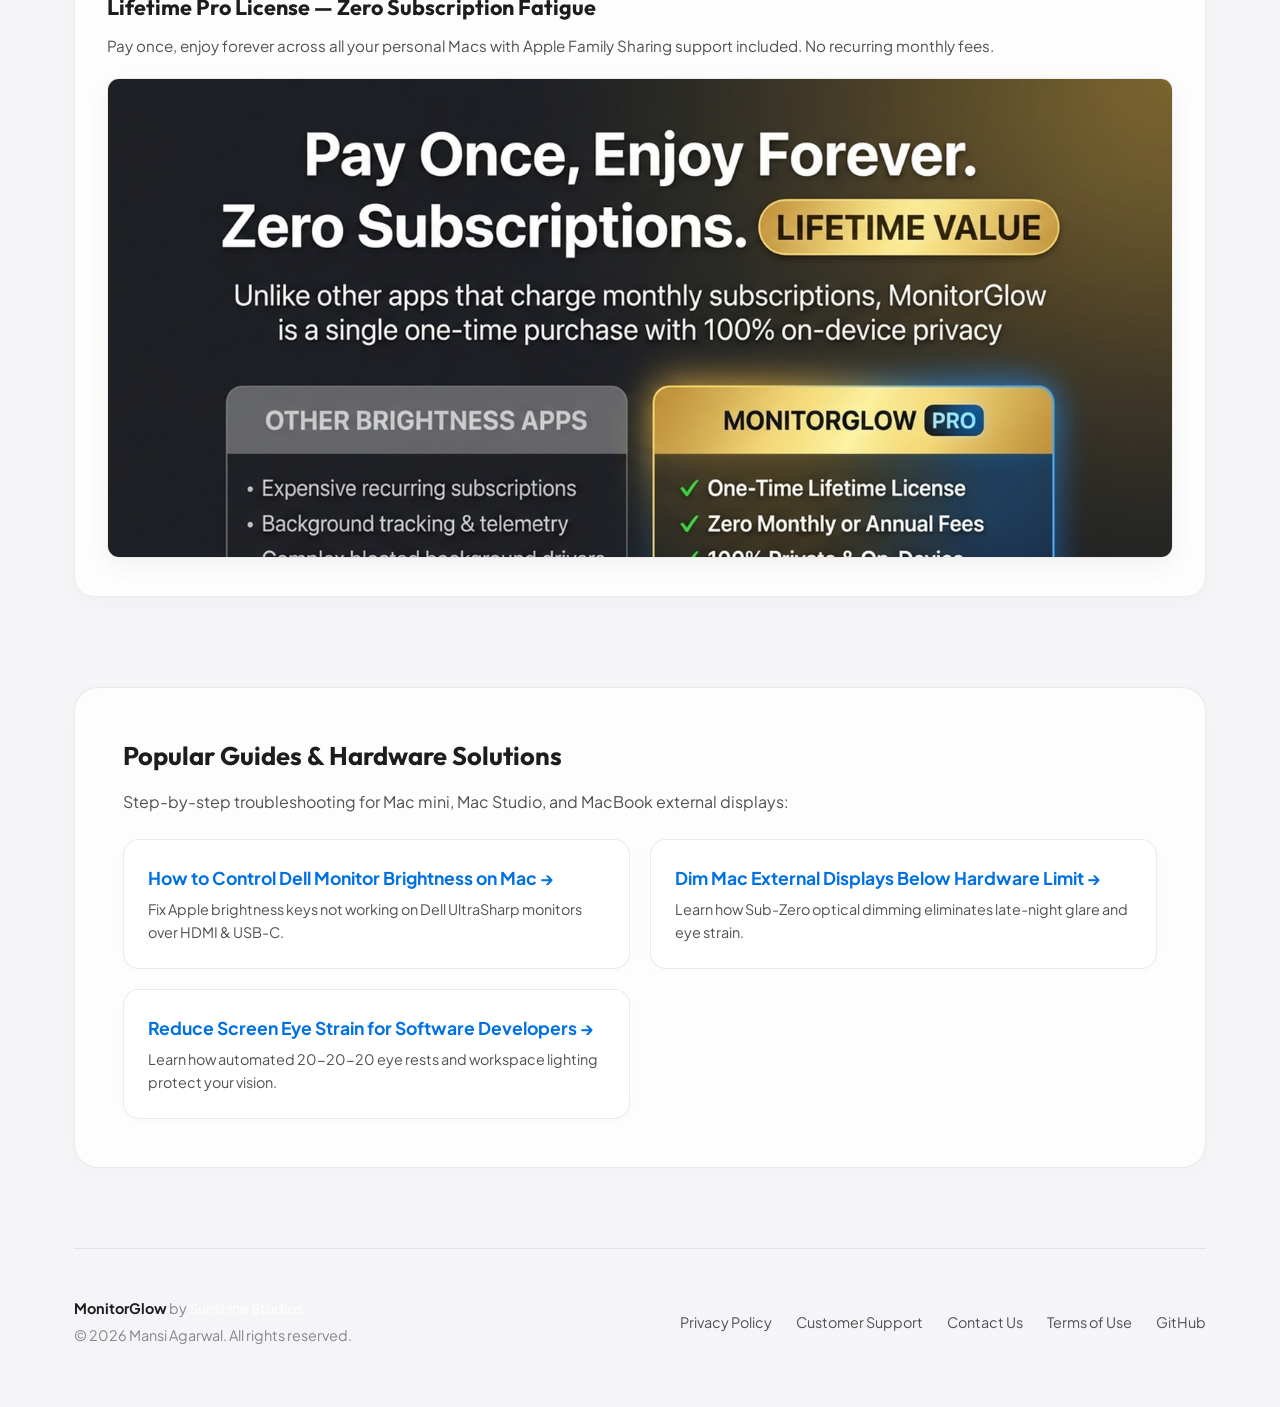
==== commit 1507e726: "docs: disclose MonitorGlow analytics and trial accurately" ====
--- a/index.html
+++ b/index.html
@@ -8,7 +8,7 @@
     
     <!-- Title & SEO Meta Tags (ASO & Search Intent Optimized) -->
     <title>MonitorGlow — Native Mac External Monitor Brightness, Keyboard Shortcuts & Night Dimmer</title>
-    <meta name="description" content="Control Dell, LG, Samsung & external monitors with native Mac keyboard shortcuts. Features Apple-grade floating OSD bezel, Sequoia Liquid Glass popover, and Sub-Zero night dimming below hardware limits.">
+    <meta name="description" content="Dim external displays in software with Mac keyboard shortcuts, quick presets, a floating brightness HUD, and Sub-Zero night mode. Three-day trial and Lifetime Pro.">
     <link rel="canonical" href="https://themansigoel.github.io/monitorglow-web/">
     
     <!-- Multi-Locale Alternate Tags for Global SEO -->
@@ -28,7 +28,7 @@
     <meta property="og:type" content="website">
     <meta property="og:url" content="https://themansigoel.github.io/monitorglow-web/">
     <meta property="og:title" content="MonitorGlow — External Monitor Brightness & Night Dimmer for Mac">
-    <meta property="og:description" content="Adjust external monitor brightness directly using Mac keys. Sub-Zero night mode, Apple-grade floating HUD, and optional product analytics with consent.">
+    <meta property="og:description" content="Dim external displays with Mac keys, quick presets, and Sub-Zero night mode. Uses automatic Firebase usage analytics.">
     <meta property="og:image" content="https://themansigoel.github.io/monitorglow-web/assets/benefit_01_never_touch_buttons.png">
 
     <!-- Twitter Card -->
@@ -51,14 +51,14 @@
       "operatingSystem": "macOS 14.0 or later (Sonoma, Sequoia)",
       "applicationCategory": "UtilitiesApplication",
       "softwareVersion": "1.0.0",
-      "description": "MonitorGlow is a native macOS menu bar utility that enables Mac keyboard keys to adjust brightness on third-party external monitors over HDMI, DisplayPort, USB-C, and Thunderbolt with Sub-Zero night dimming down to 1% and floating OSD bezels.",
+      "description": "MonitorGlow is a macOS menu bar utility for software dimming of external displays using keyboard shortcuts, Sub-Zero night mode, and a floating brightness HUD. Full controls are available during a three-day trial and with Lifetime Pro afterward.",
       "featureList": [
         "Native Mac Keyboard Shortcuts: Option+F1/F2, Cmd+Opt+Arrow Keys, Ctrl+F1/F2",
-        "Sub-Zero Optical Night Mode: Dim down to 1% below monitor hardware limits",
-        "Apple-Grade Floating OSD Bezel: Real-time HUD showing exact display model branding",
+        "Sub-Zero Night Mode: Software dimming to a 1% UI level",
+        "Floating OSD Bezel: Real-time HUD showing display name and brightness level",
         "Liquid Glass Menu Bar Popover: Quick presets (100% Day, 75% Work, 50% Relax, 5% Sub-Zero)",
         "Dual & Multi-Monitor Sync: Seamlessly synchronize multiple desktop screens",
-        "Privacy controls: optional product analytics with consent"
+        "Firebase usage analytics for product improvement"
       ],
       "screenshot": [
         "https://themansigoel.github.io/monitorglow-web/assets/benefit_01_never_touch_buttons.png",
@@ -95,7 +95,7 @@
           "name": "Does MonitorGlow work with Dell, LG, Samsung, and HP displays?",
           "acceptedAnswer": {
             "@type": "Answer",
-            "text": "Yes, MonitorGlow supports all standard external monitors connected to MacBook Pro, MacBook Air, Mac mini, Mac Studio, or Mac Pro."
+            "text": "MonitorGlow can dim many external display setups in software. Gamma controls are used when available, with a click-through shade as a fallback. It does not change the physical backlight."
           }
         },
         {
@@ -103,7 +103,7 @@
           "name": "Can MonitorGlow dim my display below its minimum hardware brightness?",
           "acceptedAnswer": {
             "@type": "Answer",
-            "text": "Yes! With Sub-Zero Optical Night Mode, MonitorGlow applies an optical gamma shader directly to the display output, allowing you to dim down to 1% without any screen flicker."
+            "text": "Sub-Zero mode adds a software shade for a darker image than the monitor's lowest backlight setting. The 1% level is an app control value, not a measured physical brightness."
           }
         }
       ]
@@ -518,7 +518,7 @@
         <section class="hero">
             <div class="pill-badge">⚡ Native macOS Sequoia & Sonoma Utility</div>
             <h1>Control External Monitor Brightness with Mac Keys</h1>
-            <p>Seamlessly adjust Dell, LG, Samsung & third-party monitors using standard keyboard shortcuts. Includes Sub-Zero optical night dimming down to 1%.</p>
+            <p>Dim external displays in software with Mac keyboard shortcuts. Try all controls for three days, then keep them with one Lifetime Pro purchase.</p>
             <div class="hero-actions">
                 <a href="contact.html" class="cta-primary">Ask About Launch</a>
                 <a href="#features" class="cta-secondary">Explore Features ↓</a>
@@ -551,7 +551,7 @@
                     <div>
                         <div class="bento-icon icon-indigo">🌙</div>
                         <h3>Sub-Zero Optical Night Mode</h3>
-                        <p>Most displays bottom out at 30 nits, which blinds your eyes at 1:00 AM. MonitorGlow applies an optical gamma shade to dim down to 1% without hardware PWM flicker.</p>
+                        <p>Sub-Zero mode adds a click-through software shade for comfortable late-night viewing, with control down to a 1% app level.</p>
                         <img src="assets/benefit_02_sub_zero_night_dimmer.png" alt="Sub-Zero Night Mode Visual">
                     </div>
                 </div>
@@ -571,7 +571,7 @@
                     <div>
                         <div class="bento-icon icon-blue">🖥️</div>
                         <h3>Zero Setup. Menu Bar & HUD</h3>
-                        <p>Visual feedback that feels native to macOS. Floating bezel displays your external monitor level with silky 120Hz smooth animations.</p>
+                        <p>A floating bezel shows the current display name and brightness level when you use a shortcut.</p>
                         <img src="assets/benefit_04_native_menubar_hud.png" alt="Floating HUD & Menu Bar Visual">
                     </div>
                 </div>
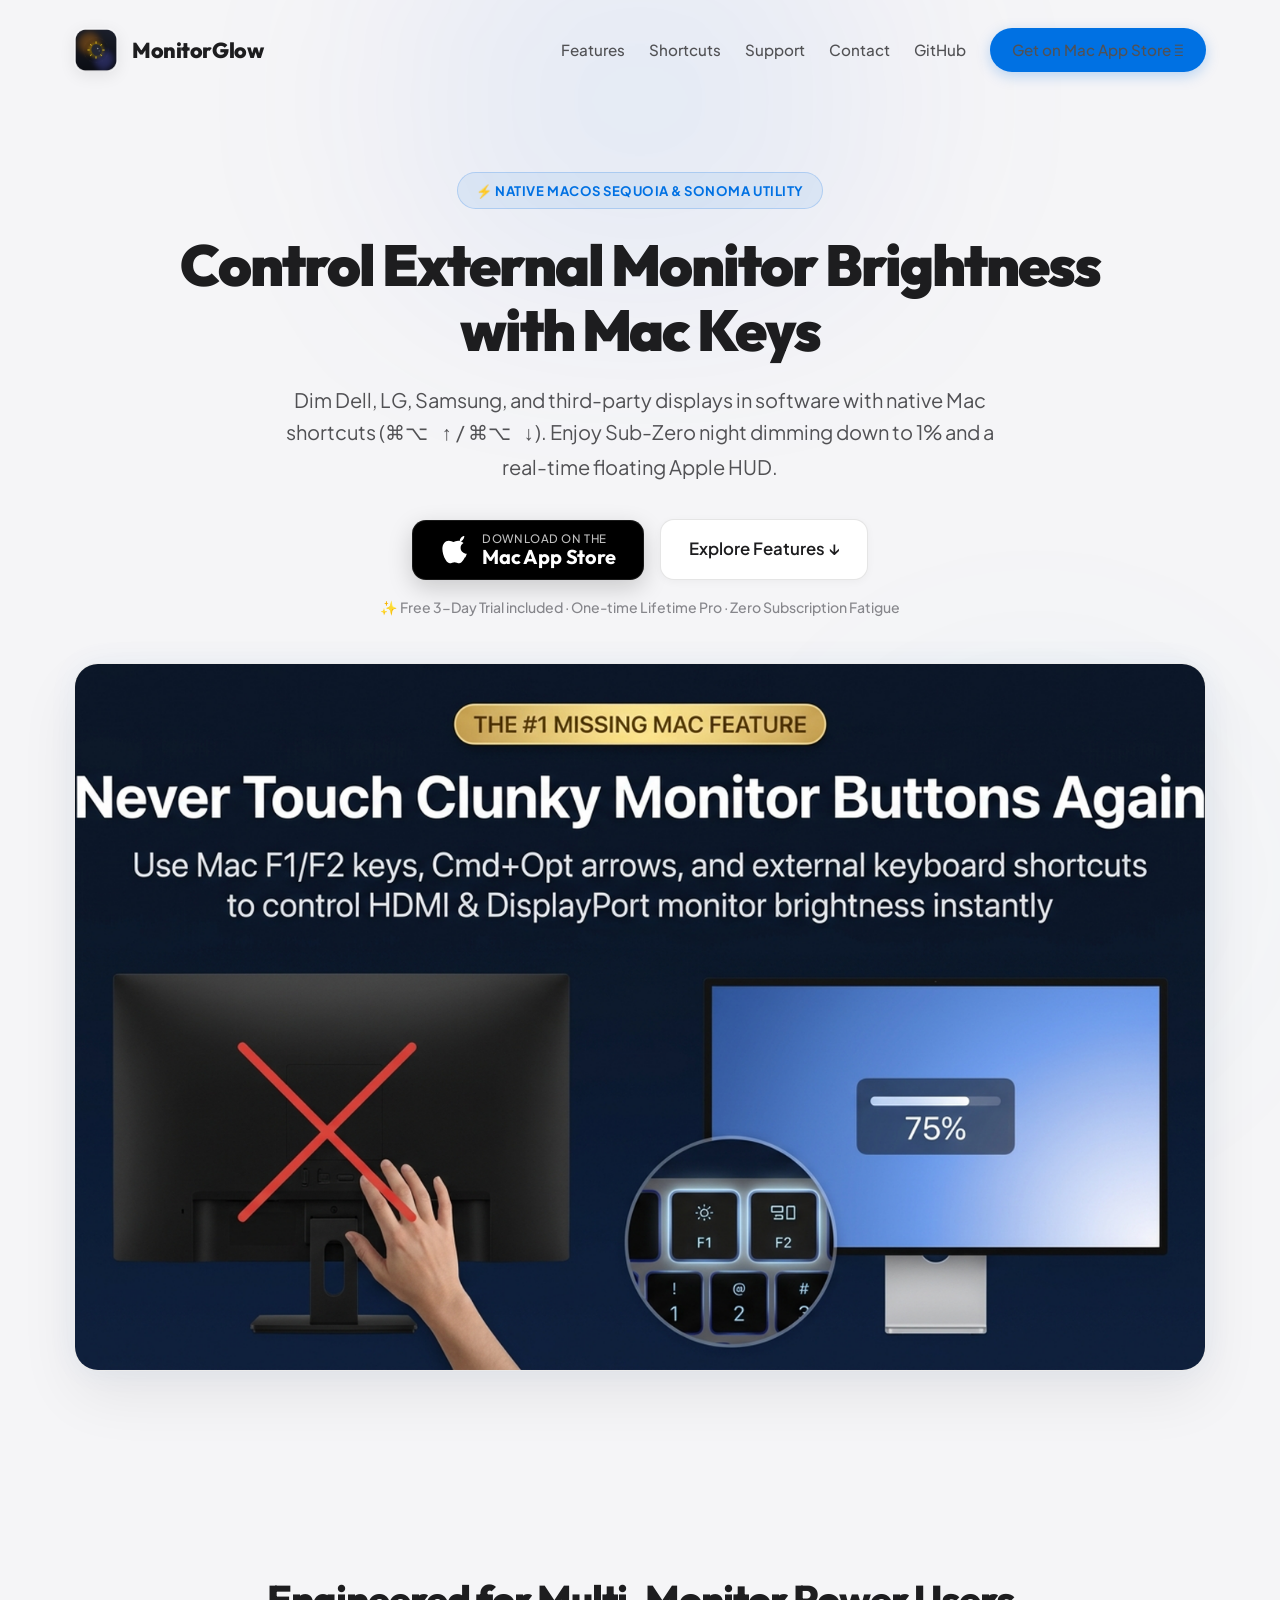
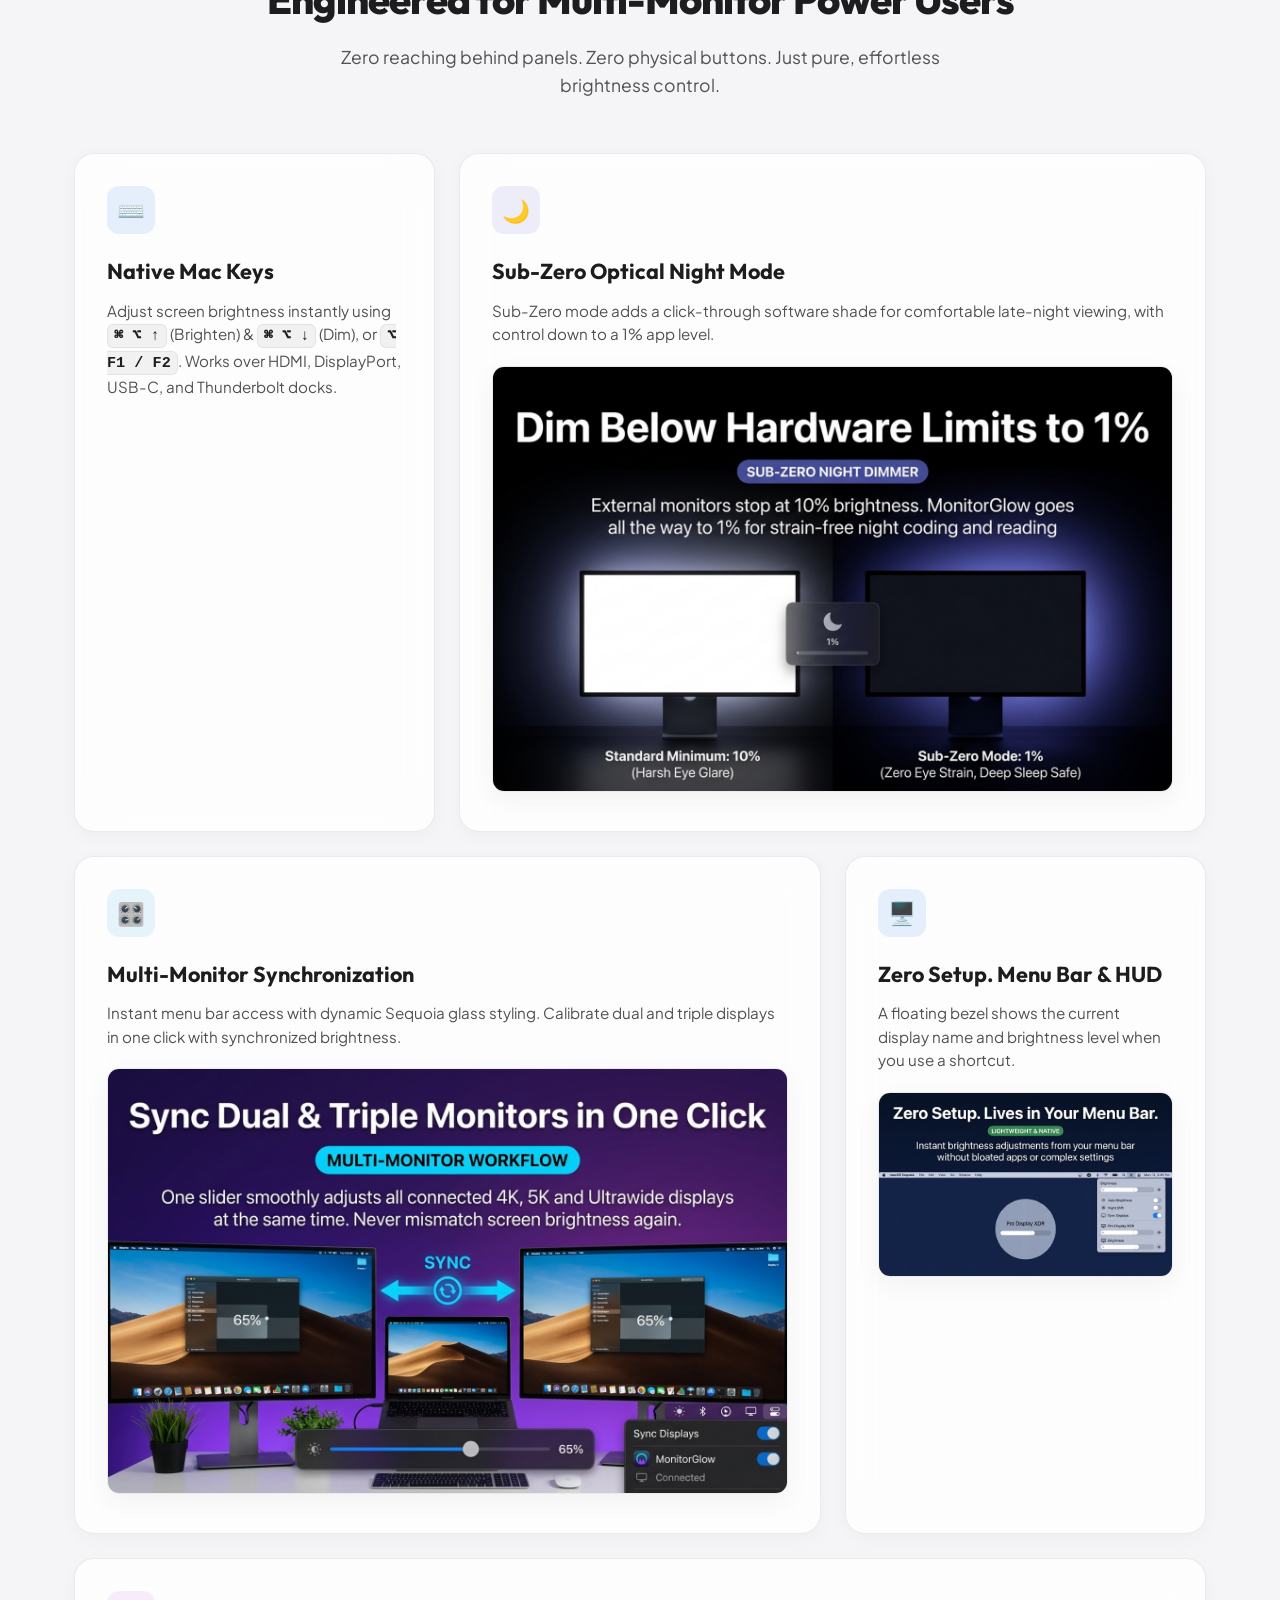
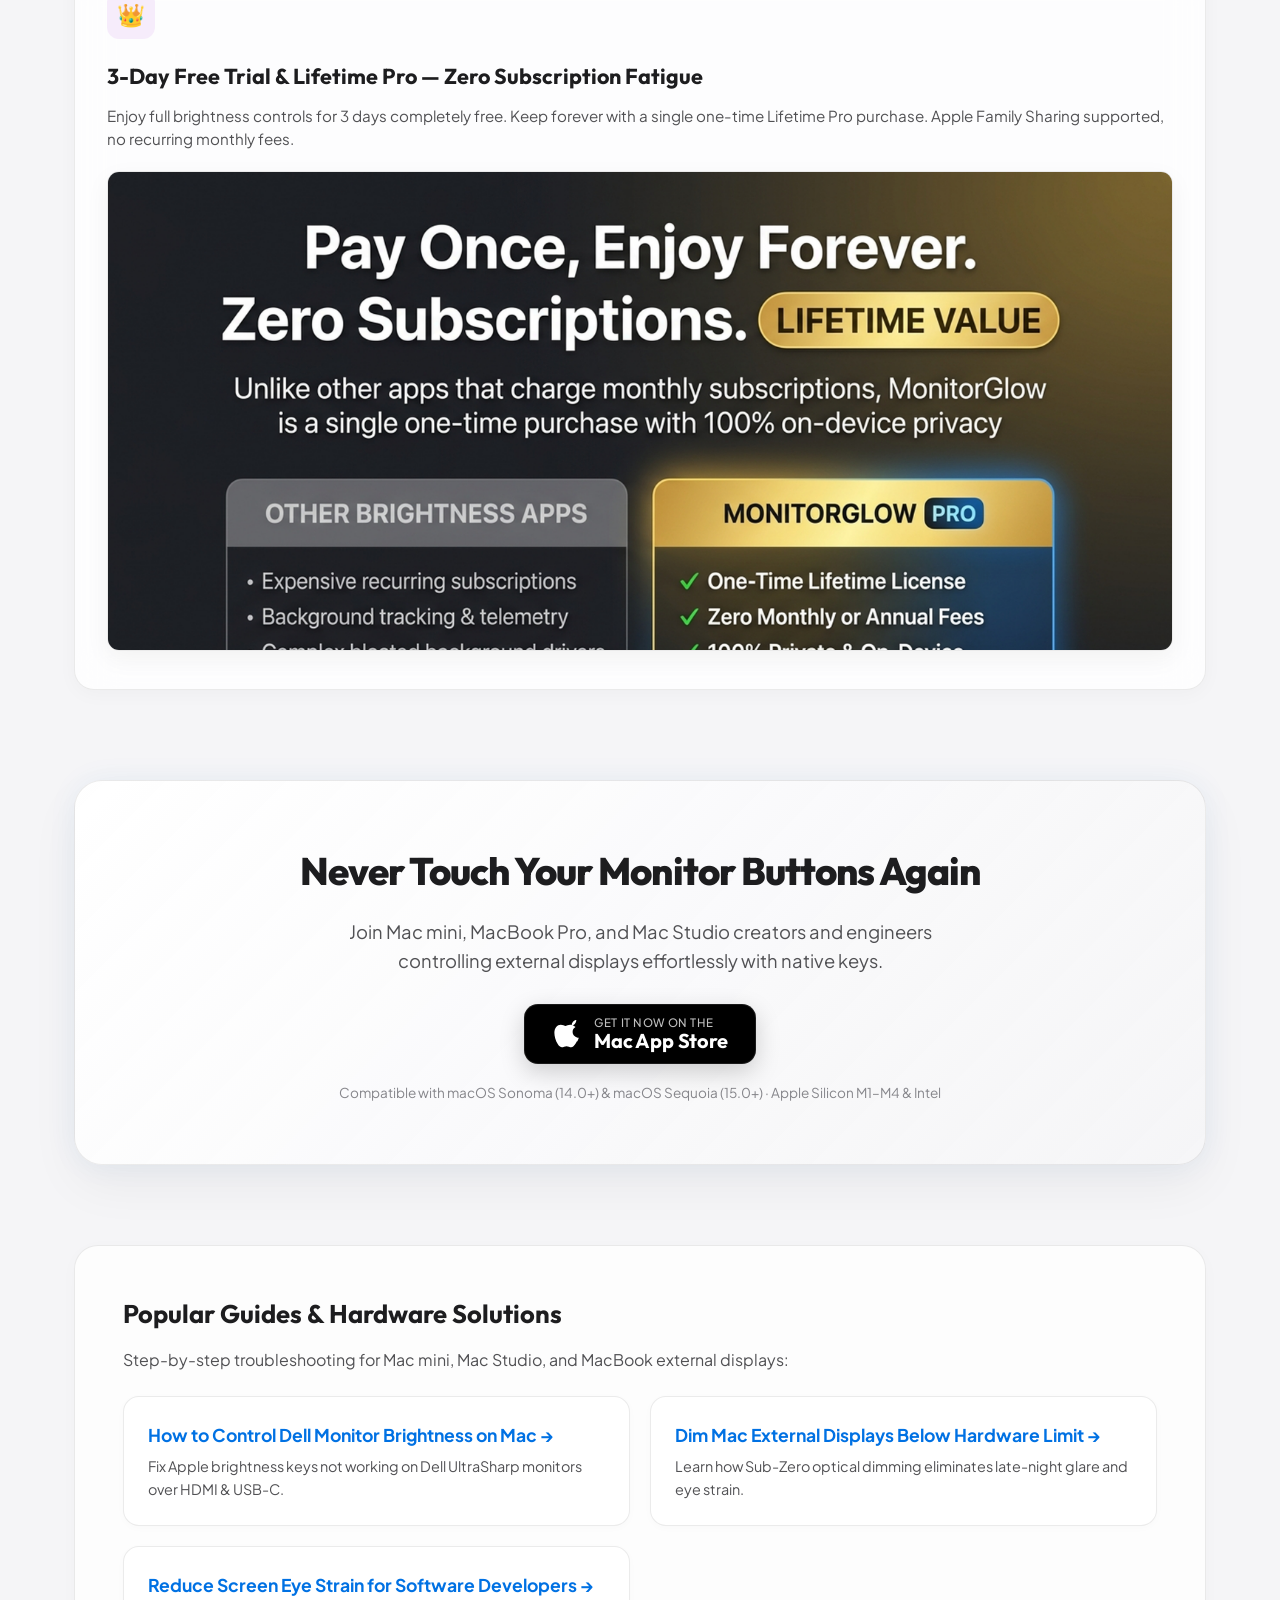
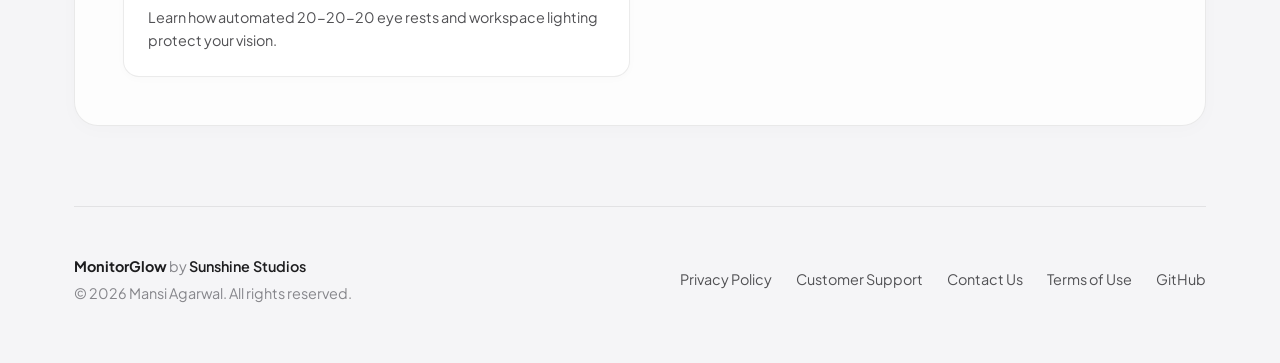
==== commit 0890317c: "feat(web): update website with live Mac App Store link, latest shortcuts, and ASO keywords" ====
--- a/index.html
+++ b/index.html
@@ -7,8 +7,9 @@
     <meta name="p:domain_verify" content="b6d16b6ae4ff59e33f4691bc04bf511b">
     
     <!-- Title & SEO Meta Tags (ASO & Search Intent Optimized) -->
-    <title>MonitorGlow — Native Mac External Monitor Brightness, Keyboard Shortcuts & Night Dimmer</title>
-    <meta name="description" content="Dim external displays in software with Mac keyboard shortcuts, quick presets, a floating brightness HUD, and Sub-Zero night mode. Three-day trial and Lifetime Pro.">
+    <title>Brightness - MonitorGlow — Native Mac External Monitor Brightness, Keyboard Shortcuts & Night Dimmer</title>
+    <meta name="description" content="Dim external displays with native Mac keyboard shortcuts (⌘⌥↑↓), Sub-Zero night mode down to 1%, and a floating HUD over HDMI, DisplayPort & USB-C. Download on the Mac App Store.">
+    <meta name="keywords" content="external monitor brightness mac, mac brightness keys hdmi, dell monitor brightness mac, mac external display keyboard shortcuts, sub-zero night dimmer mac, screen dimmer mac, macos sequoia monitor brightness, usb-c monitor brightness mac">
     <link rel="canonical" href="https://themansigoel.github.io/monitorglow-web/">
     
     <!-- Multi-Locale Alternate Tags for Global SEO -->
@@ -27,14 +28,14 @@
     <!-- Open Graph / Social Sharing (OG) -->
     <meta property="og:type" content="website">
     <meta property="og:url" content="https://themansigoel.github.io/monitorglow-web/">
-    <meta property="og:title" content="MonitorGlow — External Monitor Brightness & Night Dimmer for Mac">
-    <meta property="og:description" content="Dim external displays with Mac keys, quick presets, and Sub-Zero night mode. Uses automatic Firebase usage analytics.">
+    <meta property="og:title" content="Brightness - MonitorGlow — External Monitor Brightness & Night Dimmer for Mac">
+    <meta property="og:description" content="Control external monitor brightness directly with Mac keyboard shortcuts (⌘⌥↑↓), Sub-Zero night dimming down to 1%, and floating HUD. Available on the Mac App Store.">
     <meta property="og:image" content="https://themansigoel.github.io/monitorglow-web/assets/benefit_01_never_touch_buttons.png">
 
     <!-- Twitter Card -->
     <meta name="twitter:card" content="summary_large_image">
-    <meta name="twitter:title" content="MonitorGlow — External Monitor Brightness for Mac">
-    <meta name="twitter:description" content="Seamless keyboard brightness control & Sub-Zero night dimming for external monitors on macOS.">
+    <meta name="twitter:title" content="Brightness - MonitorGlow — External Monitor Brightness for Mac">
+    <meta name="twitter:description" content="Seamless keyboard brightness control (⌘⌥↑↓) & Sub-Zero night dimming for external monitors on macOS. Download on Mac App Store.">
     <meta name="twitter:image" content="https://themansigoel.github.io/monitorglow-web/assets/benefit_01_never_touch_buttons.png">
 
     <!-- Fonts -->
@@ -47,18 +48,26 @@
     {
       "@context": "https://schema.org",
       "@type": "SoftwareApplication",
-      "name": "MonitorGlow",
+      "name": "Brightness - MonitorGlow",
       "operatingSystem": "macOS 14.0 or later (Sonoma, Sequoia)",
       "applicationCategory": "UtilitiesApplication",
       "softwareVersion": "1.0.0",
-      "description": "MonitorGlow is a macOS menu bar utility for software dimming of external displays using keyboard shortcuts, Sub-Zero night mode, and a floating brightness HUD. Full controls are available during a three-day trial and with Lifetime Pro afterward.",
+      "downloadUrl": "https://apps.apple.com/us/app/brightness-monitorglow/id6808904482",
+      "installUrl": "https://apps.apple.com/us/app/brightness-monitorglow/id6808904482",
+      "offers": {
+        "@type": "Offer",
+        "price": "0",
+        "priceCurrency": "USD",
+        "description": "Free download with full 3-day trial and optional one-time Lifetime Pro purchase"
+      },
+      "description": "MonitorGlow is a native macOS menu bar utility for external display brightness control using Mac keyboard shortcuts (⌘⌥↑↓), Sub-Zero night dimming down to 1%, and a floating Apple-grade HUD. Full controls are available during a 3-day trial and with Lifetime Pro.",
       "featureList": [
-        "Native Mac Keyboard Shortcuts: Option+F1/F2, Cmd+Opt+Arrow Keys, Ctrl+F1/F2",
-        "Sub-Zero Night Mode: Software dimming to a 1% UI level",
+        "Native Mac Keyboard Shortcuts: ⌘⌥↑ (Brighten) & ⌘⌥↓ (Dim), Option+F1/F2, Ctrl+F1/F2",
+        "Sub-Zero Night Mode: Software dimming to 1% below monitor hardware limits",
         "Floating OSD Bezel: Real-time HUD showing display name and brightness level",
         "Liquid Glass Menu Bar Popover: Quick presets (100% Day, 75% Work, 50% Relax, 5% Sub-Zero)",
         "Dual & Multi-Monitor Sync: Seamlessly synchronize multiple desktop screens",
-        "Firebase usage analytics for product improvement"
+        "Lifetime Pro License: One-time purchase, zero subscriptions, Family Sharing supported"
       ],
       "screenshot": [
         "https://themansigoel.github.io/monitorglow-web/assets/benefit_01_never_touch_buttons.png",
@@ -270,8 +279,59 @@
         .hero-actions {
             display: flex;
             justify-content: center;
+            align-items: center;
             gap: 16px;
-            margin-bottom: 48px;
+            margin-bottom: 16px;
+            flex-wrap: wrap;
+        }
+        .cta-appstore {
+            display: inline-flex;
+            align-items: center;
+            gap: 14px;
+            background: #000000;
+            color: #FFFFFF;
+            padding: 12px 28px;
+            border-radius: 14px;
+            text-decoration: none;
+            box-shadow: 0 8px 24px rgba(0, 0, 0, 0.18), 0 0 0 1px rgba(255, 255, 255, 0.1) inset;
+            transition: all 0.25s var(--ease-out);
+        }
+        .cta-appstore:hover {
+            background: #1D1D1F;
+            transform: translateY(-2px);
+            box-shadow: 0 12px 30px rgba(0, 0, 0, 0.28);
+        }
+        .cta-appstore svg {
+            width: 28px;
+            height: 28px;
+            fill: #FFFFFF;
+            flex-shrink: 0;
+        }
+        .cta-appstore-text {
+            display: flex;
+            flex-direction: column;
+            text-align: left;
+            line-height: 1.15;
+        }
+        .cta-appstore-sub {
+            font-size: 0.72rem;
+            text-transform: uppercase;
+            letter-spacing: 0.05em;
+            color: rgba(255, 255, 255, 0.75);
+            font-weight: 500;
+        }
+        .cta-appstore-title {
+            font-family: 'Outfit', -apple-system, BlinkMacSystemFont, sans-serif;
+            font-size: 1.25rem;
+            font-weight: 700;
+            letter-spacing: -0.01em;
+            color: #FFFFFF;
+        }
+        .hero-trial-note {
+            font-size: 0.88rem;
+            color: var(--text-muted);
+            margin-bottom: 44px;
+            font-weight: 500;
         }
         .cta-primary {
             background: var(--apple-blue);
@@ -304,6 +364,38 @@
         .cta-secondary:hover {
             background: #F5F5F7;
             border-color: rgba(0, 0, 0, 0.18);
+        }
+
+        /* Bottom Call to Action Banner */
+        .bottom-cta-banner {
+            background: linear-gradient(135deg, rgba(255, 255, 255, 0.95), rgba(245, 245, 247, 0.85));
+            border: 1px solid var(--border-glass);
+            border-radius: 28px;
+            padding: 60px 32px;
+            text-align: center;
+            margin-bottom: 80px;
+            box-shadow: 0 20px 50px rgba(0, 0, 0, 0.05), 0 0 30px rgba(0, 113, 227, 0.06);
+            position: relative;
+            overflow: hidden;
+        }
+        .bottom-cta-banner h2 {
+            font-family: 'Outfit', -apple-system, BlinkMacSystemFont, sans-serif;
+            font-size: 2.4rem;
+            font-weight: 800;
+            letter-spacing: -0.025em;
+            margin-bottom: 14px;
+            color: var(--text-primary);
+        }
+        .bottom-cta-banner p {
+            font-size: 1.15rem;
+            color: var(--text-secondary);
+            max-width: 620px;
+            margin: 0 auto;
+        }
+        .bottom-cta-subtext {
+            font-size: 0.85rem !important;
+            color: var(--text-muted) !important;
+            margin-top: 18px !important;
         }
 
         /* Hero Showcase Visual */
@@ -510,7 +602,7 @@
                 <a href="support.html">Support</a>
                 <a href="contact.html">Contact</a>
                 <a href="https://github.com/themansigoel/monitorglow-mac" target="_blank" rel="noopener">GitHub</a>
-                <a href="contact.html" class="btn-download">Ask About Availability</a>
+                <a href="https://apps.apple.com/us/app/brightness-monitorglow/id6808904482" class="btn-download" target="_blank" rel="noopener">Get on Mac App Store </a>
             </div>
         </header>
 
@@ -518,11 +610,20 @@
         <section class="hero">
             <div class="pill-badge">⚡ Native macOS Sequoia & Sonoma Utility</div>
             <h1>Control External Monitor Brightness with Mac Keys</h1>
-            <p>Dim external displays in software with Mac keyboard shortcuts. Try all controls for three days, then keep them with one Lifetime Pro purchase.</p>
+            <p>Dim Dell, LG, Samsung, and third-party displays in software with native Mac shortcuts (<code>⌘⌥ ↑</code> / <code>⌘⌥ ↓</code>). Enjoy Sub-Zero night dimming down to 1% and a real-time floating Apple HUD.</p>
             <div class="hero-actions">
-                <a href="contact.html" class="cta-primary">Ask About Launch</a>
+                <a href="https://apps.apple.com/us/app/brightness-monitorglow/id6808904482" class="cta-appstore" target="_blank" rel="noopener">
+                    <svg viewBox="0 0 170 170" fill="currentColor">
+                        <path d="M150.37 130.25c-2.45 5.66-5.35 10.87-8.71 15.66-4.58 6.53-8.33 11.05-11.22 13.56-4.48 4.12-9.28 6.23-14.42 6.35-3.69 0-8.14-1.05-13.32-3.18-5.19-2.12-9.97-3.17-14.34-3.17-4.58 0-9.49 1.05-14.75 3.17-5.26 2.13-9.5 3.24-12.74 3.35-4.35.13-9.16-1.9-14.42-6.08-3.7-3.04-7.58-7.78-11.65-14.23-6.42-10.13-11.43-21.43-15.02-33.89-3.59-12.46-5.38-23.77-5.38-33.93 0-14.81 3.73-26.68 11.19-35.61 7.46-8.93 16.71-13.49 27.76-13.68 4.9.11 10.33 1.34 16.29 3.69 5.96 2.35 9.9 3.61 11.83 3.78 2.29-.33 6.64-1.74 13.06-4.23 6.42-2.49 12.08-3.61 16.98-3.36 12.98.87 23.32 5.66 31.02 14.37-11.75 7.18-17.51 17.08-17.29 29.69.22 9.8 4.03 17.95 11.43 24.45 7.4 6.5 16.09 10.22 26.08 11.16-2.29 7.08-5.12 14.16-8.5 21.25zM119.22 31.84c0-7.39 2.68-14.38 8.04-20.97 5.36-6.59 12.07-10.58 20.13-11.97.22 1.09.33 2.07.33 2.94 0 7.39-2.78 14.49-8.33 21.3-5.55 6.81-12.46 10.87-20.73 12.18-.11-1.09-.17-1.96-.17-2.61z"/>
+                    </svg>
+                    <div class="cta-appstore-text">
+                        <span class="cta-appstore-sub">Download on the</span>
+                        <span class="cta-appstore-title">Mac App Store</span>
+                    </div>
+                </a>
                 <a href="#features" class="cta-secondary">Explore Features ↓</a>
             </div>
+            <div class="hero-trial-note">✨ Free 3-Day Trial included · One-time Lifetime Pro · Zero Subscription Fatigue</div>
             
             <div class="showcase-visual">
                 <img src="assets/benefit_01_never_touch_buttons.png" alt="MonitorGlow Keyboard Brightness Control — Never Touch Monitor Buttons Again">
@@ -542,7 +643,7 @@
                     <div>
                         <div class="bento-icon icon-blue">⌨️</div>
                         <h3>Native Mac Keys</h3>
-                        <p>Adjust screen levels using <code>⌥ F1/F2</code>, <code>⌘ ⌥ ↑/↓</code>, or <code>Ctrl+F1/F2</code>. Works over HDMI, DisplayPort, USB-C, and Thunderbolt docks.</p>
+                        <p>Adjust screen brightness instantly using <code>⌘ ⌥ ↑</code> (Brighten) & <code>⌘ ⌥ ↓</code> (Dim), or <code>⌥ F1 / F2</code>. Works over HDMI, DisplayPort, USB-C, and Thunderbolt docks.</p>
                     </div>
                 </div>
 
@@ -580,12 +681,30 @@
                 <div class="bento-card" style="grid-column: span 3;">
                     <div>
                         <div class="bento-icon icon-purple">👑</div>
-                        <h3>Lifetime Pro License — Zero Subscription Fatigue</h3>
-                        <p>Pay once, enjoy forever across all your personal Macs with Apple Family Sharing support included. No recurring monthly fees.</p>
+                        <h3>3-Day Free Trial & Lifetime Pro — Zero Subscription Fatigue</h3>
+                        <p>Enjoy full brightness controls for 3 days completely free. Keep forever with a single one-time Lifetime Pro purchase. Apple Family Sharing supported, no recurring monthly fees.</p>
                         <img src="assets/benefit_05_lifetime_pro_license.png" alt="Lifetime Pro License Visual" style="max-height: 480px; object-fit: cover; object-position: top;">
                     </div>
                 </div>
             </div>
+        </section>
+
+        <!-- Bottom Call to Action Banner -->
+        <section class="bottom-cta-banner">
+            <h2>Never Touch Your Monitor Buttons Again</h2>
+            <p>Join Mac mini, MacBook Pro, and Mac Studio creators and engineers controlling external displays effortlessly with native keys.</p>
+            <div style="margin-top: 28px;">
+                <a href="https://apps.apple.com/us/app/brightness-monitorglow/id6808904482" class="cta-appstore" target="_blank" rel="noopener">
+                    <svg viewBox="0 0 170 170" fill="currentColor">
+                        <path d="M150.37 130.25c-2.45 5.66-5.35 10.87-8.71 15.66-4.58 6.53-8.33 11.05-11.22 13.56-4.48 4.12-9.28 6.23-14.42 6.35-3.69 0-8.14-1.05-13.32-3.18-5.19-2.12-9.97-3.17-14.34-3.17-4.58 0-9.49 1.05-14.75 3.17-5.26 2.13-9.5 3.24-12.74 3.35-4.35.13-9.16-1.9-14.42-6.08-3.7-3.04-7.58-7.78-11.65-14.23-6.42-10.13-11.43-21.43-15.02-33.89-3.59-12.46-5.38-23.77-5.38-33.93 0-14.81 3.73-26.68 11.19-35.61 7.46-8.93 16.71-13.49 27.76-13.68 4.9.11 10.33 1.34 16.29 3.69 5.96 2.35 9.9 3.61 11.83 3.78 2.29-.33 6.64-1.74 13.06-4.23 6.42-2.49 12.08-3.61 16.98-3.36 12.98.87 23.32 5.66 31.02 14.37-11.75 7.18-17.51 17.08-17.29 29.69.22 9.8 4.03 17.95 11.43 24.45 7.4 6.5 16.09 10.22 26.08 11.16-2.29 7.08-5.12 14.16-8.5 21.25zM119.22 31.84c0-7.39 2.68-14.38 8.04-20.97 5.36-6.59 12.07-10.58 20.13-11.97.22 1.09.33 2.07.33 2.94 0 7.39-2.78 14.49-8.33 21.3-5.55 6.81-12.46 10.87-20.73 12.18-.11-1.09-.17-1.96-.17-2.61z"/>
+                    </svg>
+                    <div class="cta-appstore-text">
+                        <span class="cta-appstore-sub">Get it now on the</span>
+                        <span class="cta-appstore-title">Mac App Store</span>
+                    </div>
+                </a>
+            </div>
+            <p class="bottom-cta-subtext">Compatible with macOS Sonoma (14.0+) & macOS Sequoia (15.0+) · Apple Silicon M1–M4 & Intel</p>
         </section>
 
         <!-- SEO Problem-Solution Section (High Search Volume Landing Guides) -->
@@ -612,7 +731,7 @@
         <footer>
             <div class="footer-content">
                 <div>
-                    <strong>MonitorGlow</strong> by <a href="https://themansigoel.github.io/" style="color: #fff; text-decoration: none;">Sunshine Studios</a>
+                    <strong>MonitorGlow</strong> by <a href="https://themansigoel.github.io/" style="color: var(--text-primary); font-weight: 600; text-decoration: none;">Sunshine Studios</a>
                     <p style="margin-top: 4px;">© 2026 Mansi Agarwal. All rights reserved.</p>
                 </div>
                 <div class="footer-links">
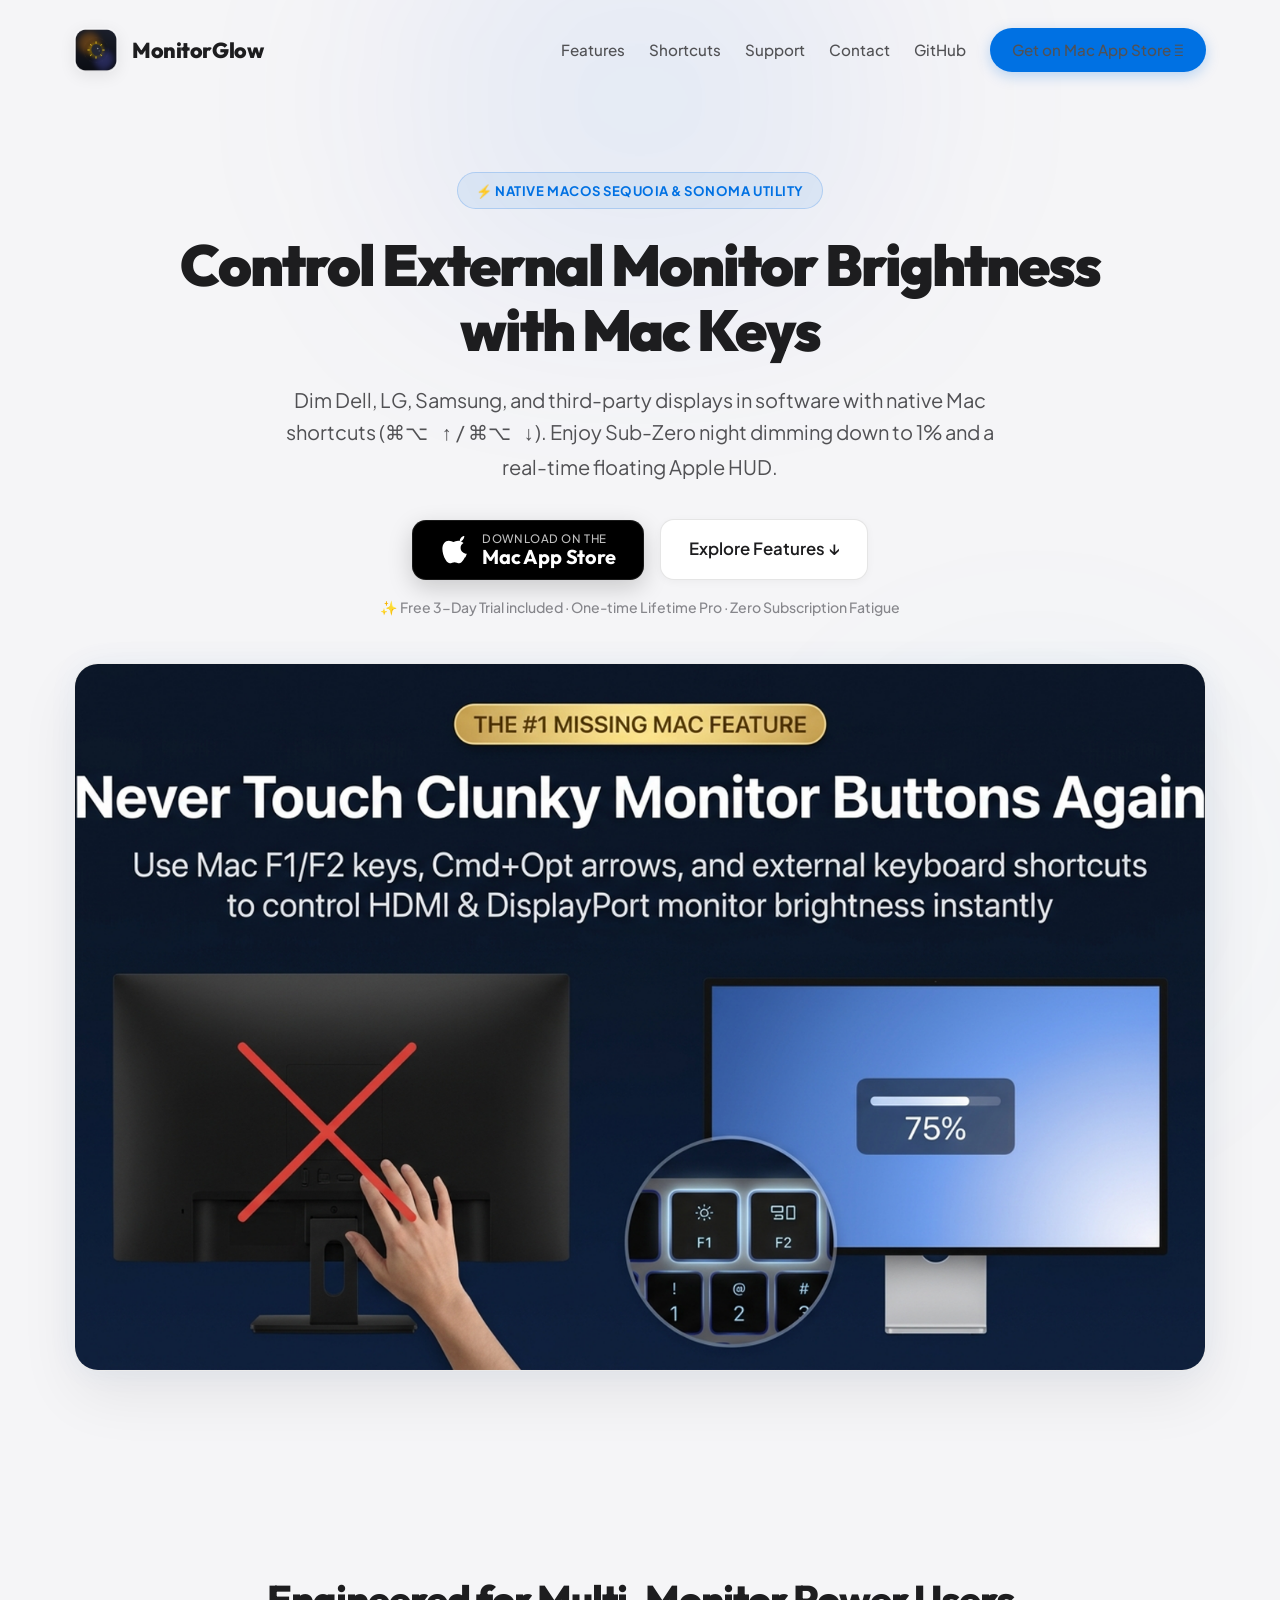
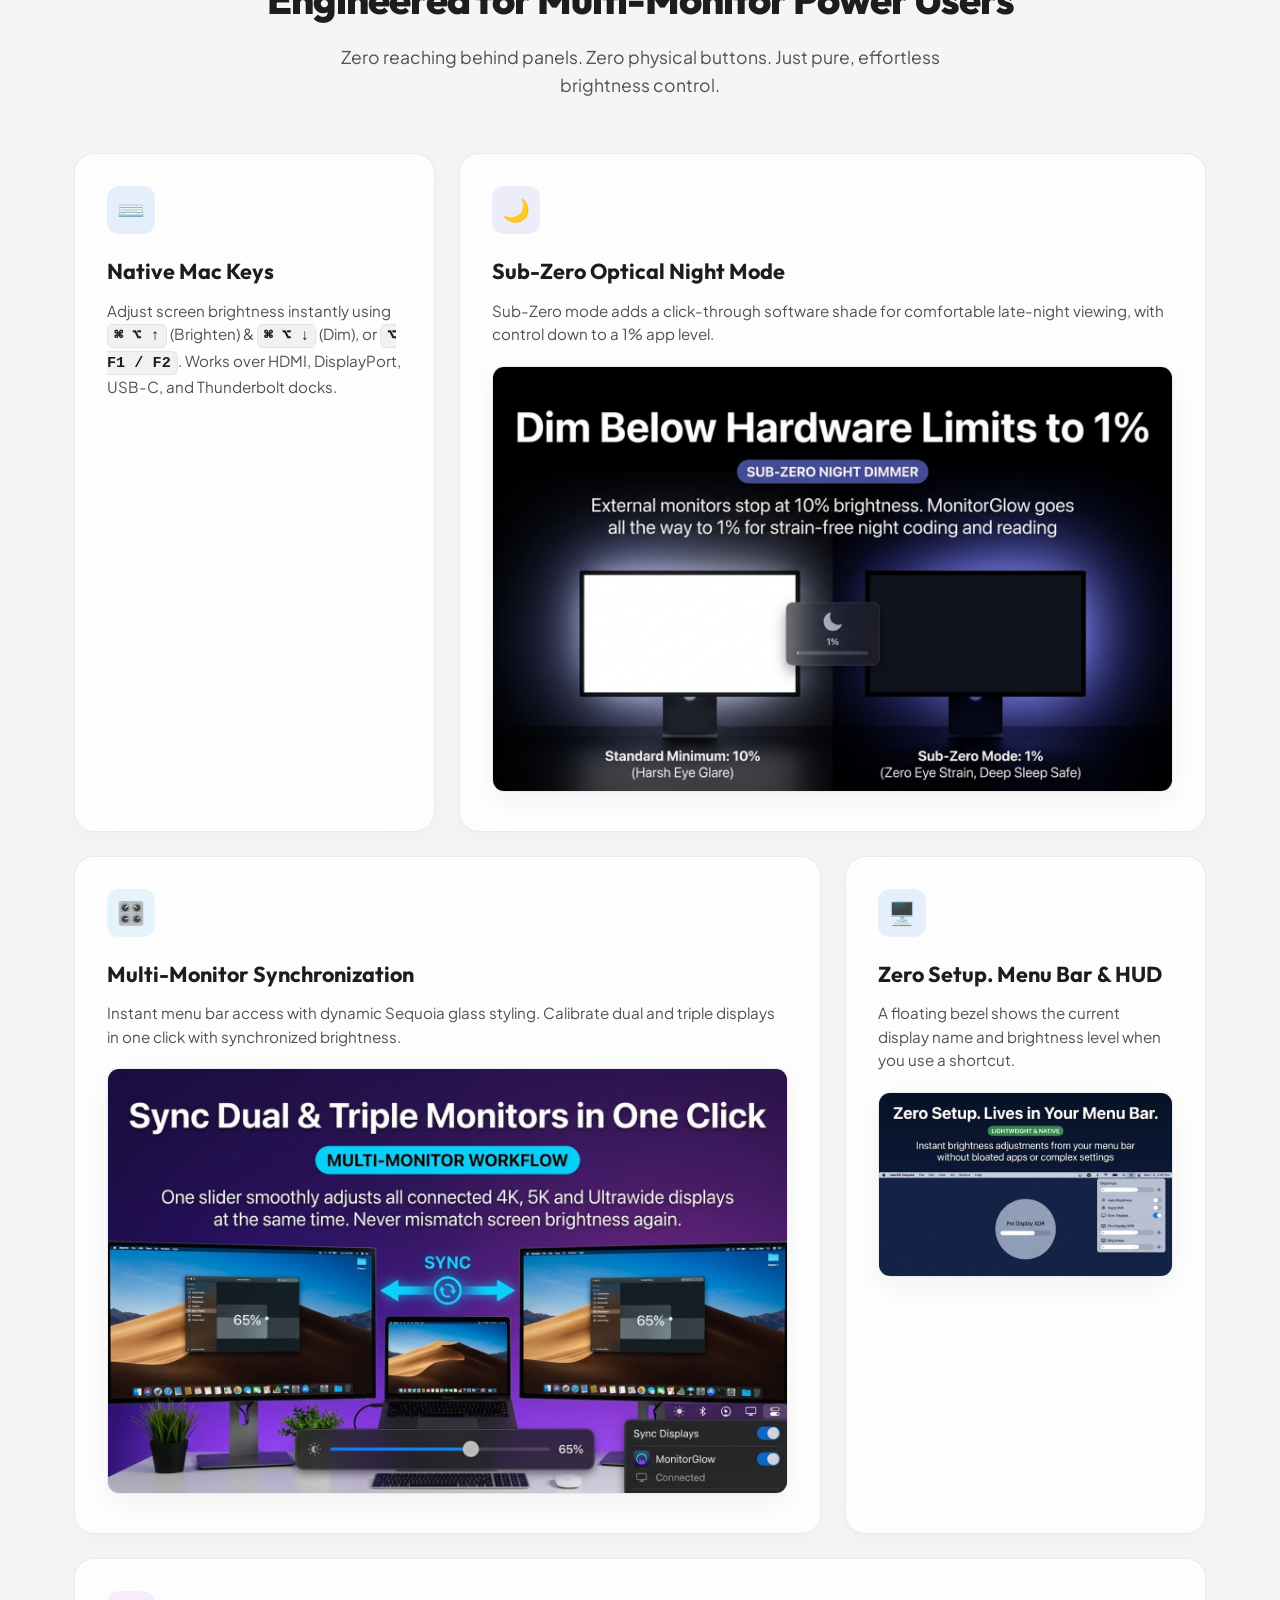
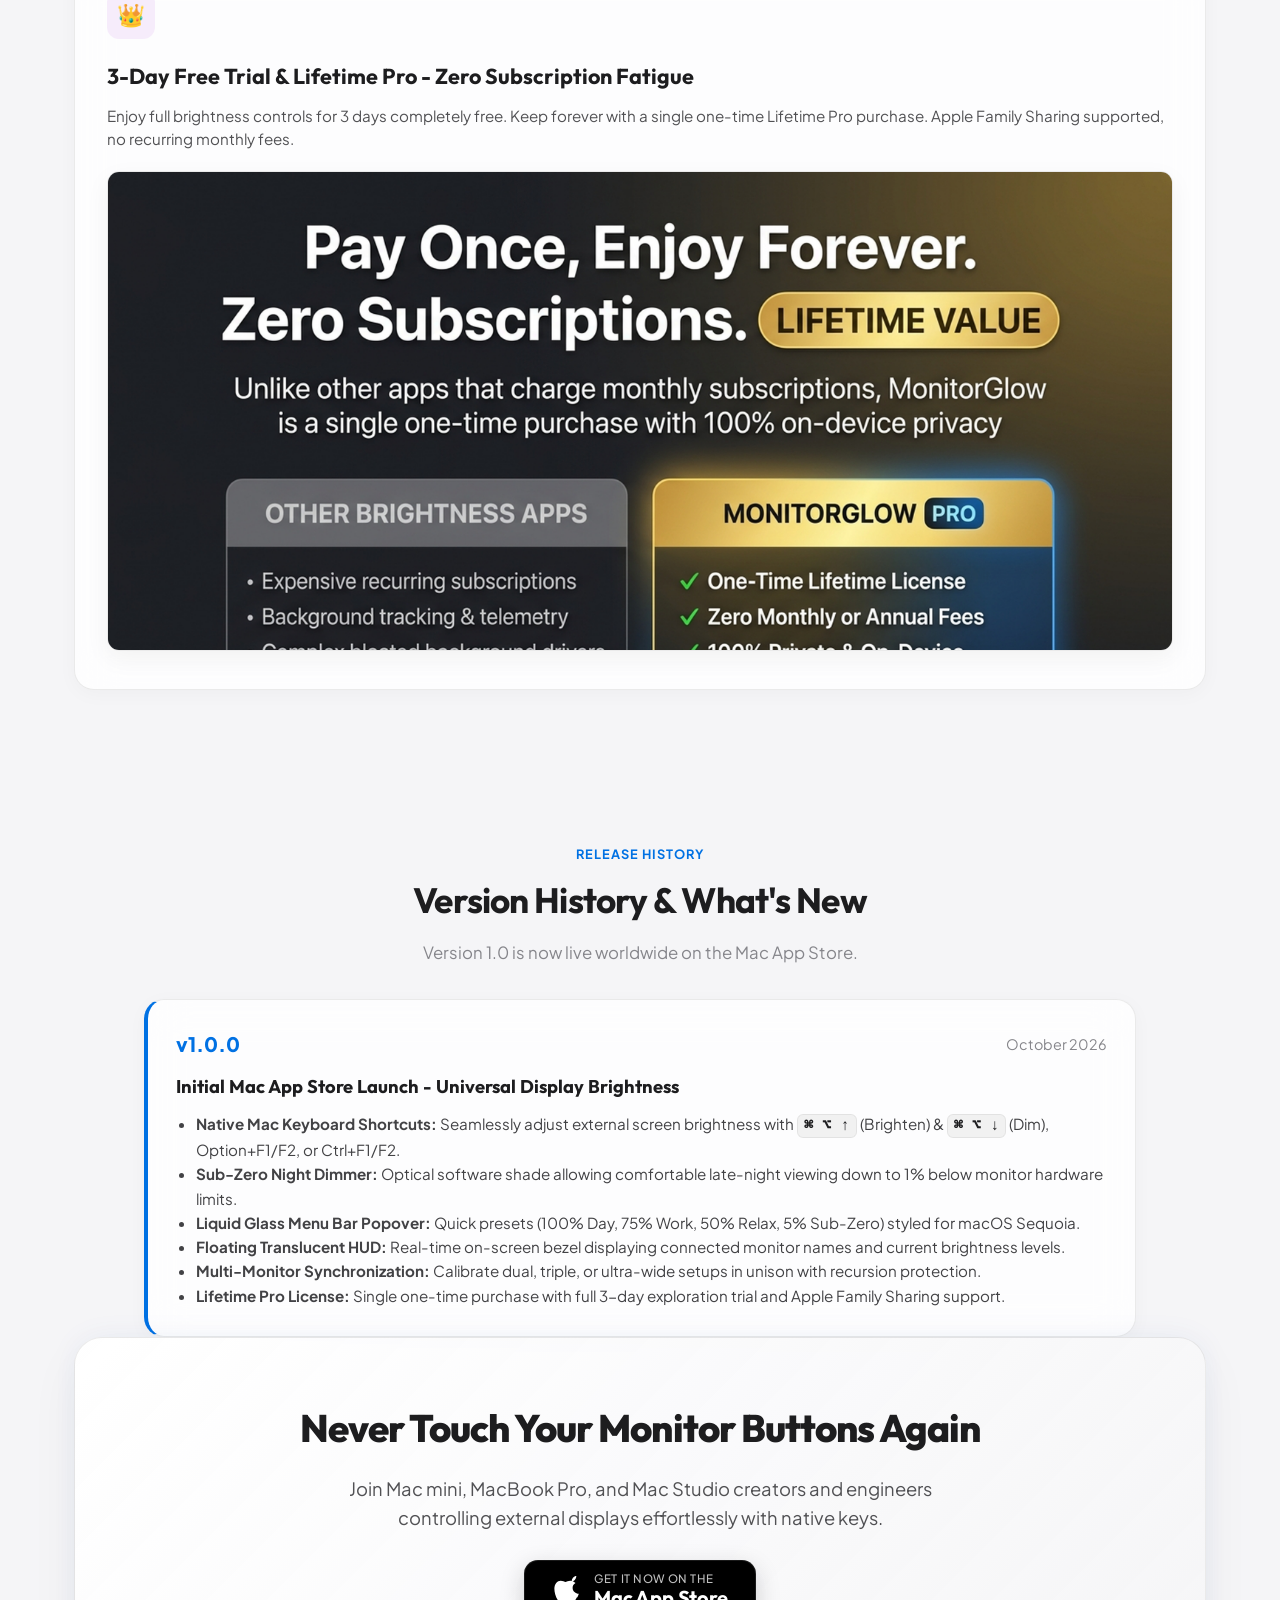
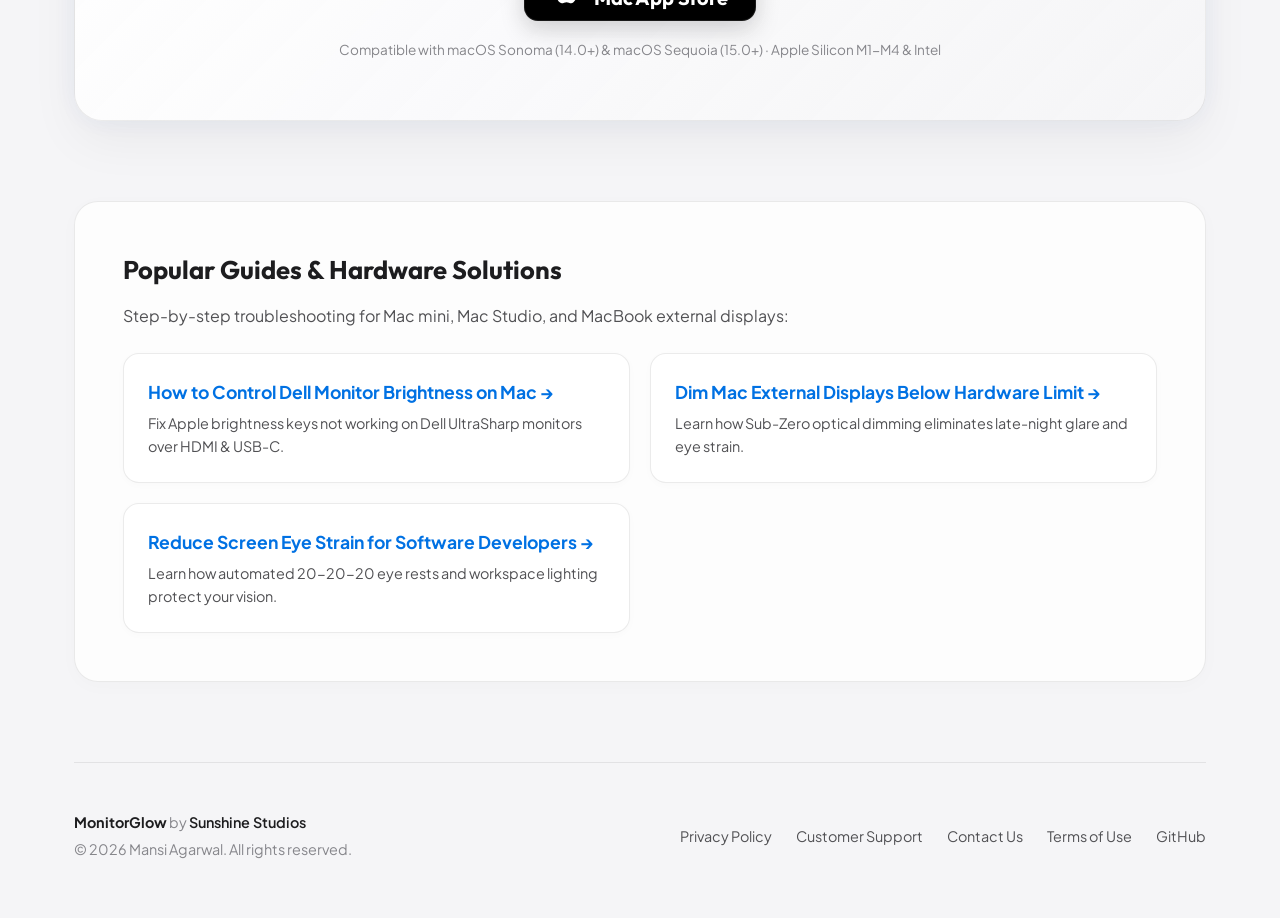
==== commit 8d904ea0: "docs: add v1.0.0 version history and fix trademark compliance" ====
--- a/index.html
+++ b/index.html
@@ -101,10 +101,10 @@
         },
         {
           "@type": "Question",
-          "name": "Does MonitorGlow work with Dell, LG, Samsung, and HP displays?",
+          "name": "Does MonitorGlow work with HDMI, DisplayPort, USB-C, and Thunderbolt displays?",
           "acceptedAnswer": {
             "@type": "Answer",
-            "text": "MonitorGlow can dim many external display setups in software. Gamma controls are used when available, with a click-through shade as a fallback. It does not change the physical backlight."
+            "text": "MonitorGlow can dim external display setups in software. Gamma controls are used when available, with a click-through shade as a fallback. It works across HDMI, DisplayPort, USB-C, and Thunderbolt connections."
           }
         },
         {
@@ -681,10 +681,36 @@
                 <div class="bento-card" style="grid-column: span 3;">
                     <div>
                         <div class="bento-icon icon-purple">👑</div>
-                        <h3>3-Day Free Trial & Lifetime Pro — Zero Subscription Fatigue</h3>
+                        <h3>3-Day Free Trial & Lifetime Pro - Zero Subscription Fatigue</h3>
                         <p>Enjoy full brightness controls for 3 days completely free. Keep forever with a single one-time Lifetime Pro purchase. Apple Family Sharing supported, no recurring monthly fees.</p>
                         <img src="assets/benefit_05_lifetime_pro_license.png" alt="Lifetime Pro License Visual" style="max-height: 480px; object-fit: cover; object-position: top;">
                     </div>
+                </div>
+            </div>
+        </section>
+
+        <!-- Version History & Updates Section -->
+        <section id="updates" style="max-width: 1040px; margin: 60px auto 0; padding: 0 24px;">
+            <div class="section-header" style="text-align: center; margin-bottom: 32px;">
+                <span style="font-size: 0.8rem; font-weight: 700; color: #0071E3; text-transform: uppercase; letter-spacing: 0.08em;">Release History</span>
+                <h2 style="font-size: 2.2rem; font-weight: 700; color: #1D1D1F; margin-top: 6px;">Version History &amp; What's New</h2>
+                <p style="color: #86868B; font-size: 1.05rem;">Version 1.0 is now live worldwide on the Mac App Store.</p>
+            </div>
+            <div style="display: flex; flex-direction: column; gap: 20px;">
+                <div class="bento-card" style="text-align: left; border-left: 4px solid #0071E3; padding: 28px;">
+                    <div style="display: flex; justify-content: space-between; align-items: center; margin-bottom: 12px;">
+                        <span style="font-weight: 800; font-size: 1.25rem; color: #0071E3;">v1.0.0</span>
+                        <span style="color: #86868B; font-size: 0.9rem;">October 2026</span>
+                    </div>
+                    <h3 style="margin-bottom: 10px; font-size: 1.15rem; color: #1D1D1F;">Initial Mac App Store Launch - Universal Display Brightness</h3>
+                    <ul style="color: #424245; font-size: 0.95rem; padding-left: 20px; line-height: 1.6;">
+                        <li><strong>Native Mac Keyboard Shortcuts:</strong> Seamlessly adjust external screen brightness with <code>⌘ ⌥ ↑</code> (Brighten) &amp; <code>⌘ ⌥ ↓</code> (Dim), Option+F1/F2, or Ctrl+F1/F2.</li>
+                        <li><strong>Sub-Zero Night Dimmer:</strong> Optical software shade allowing comfortable late-night viewing down to 1% below monitor hardware limits.</li>
+                        <li><strong>Liquid Glass Menu Bar Popover:</strong> Quick presets (100% Day, 75% Work, 50% Relax, 5% Sub-Zero) styled for macOS Sequoia.</li>
+                        <li><strong>Floating Translucent HUD:</strong> Real-time on-screen bezel displaying connected monitor names and current brightness levels.</li>
+                        <li><strong>Multi-Monitor Synchronization:</strong> Calibrate dual, triple, or ultra-wide setups in unison with recursion protection.</li>
+                        <li><strong>Lifetime Pro License:</strong> Single one-time purchase with full 3-day exploration trial and Apple Family Sharing support.</li>
+                    </ul>
                 </div>
             </div>
         </section>
@@ -704,7 +730,7 @@
                     </div>
                 </a>
             </div>
-            <p class="bottom-cta-subtext">Compatible with macOS Sonoma (14.0+) & macOS Sequoia (15.0+) · Apple Silicon M1–M4 & Intel</p>
+            <p class="bottom-cta-subtext">Compatible with macOS Sonoma (14.0+) & macOS Sequoia (15.0+) · Apple Silicon M1-M4 & Intel</p>
         </section>
 
         <!-- SEO Problem-Solution Section (High Search Volume Landing Guides) -->
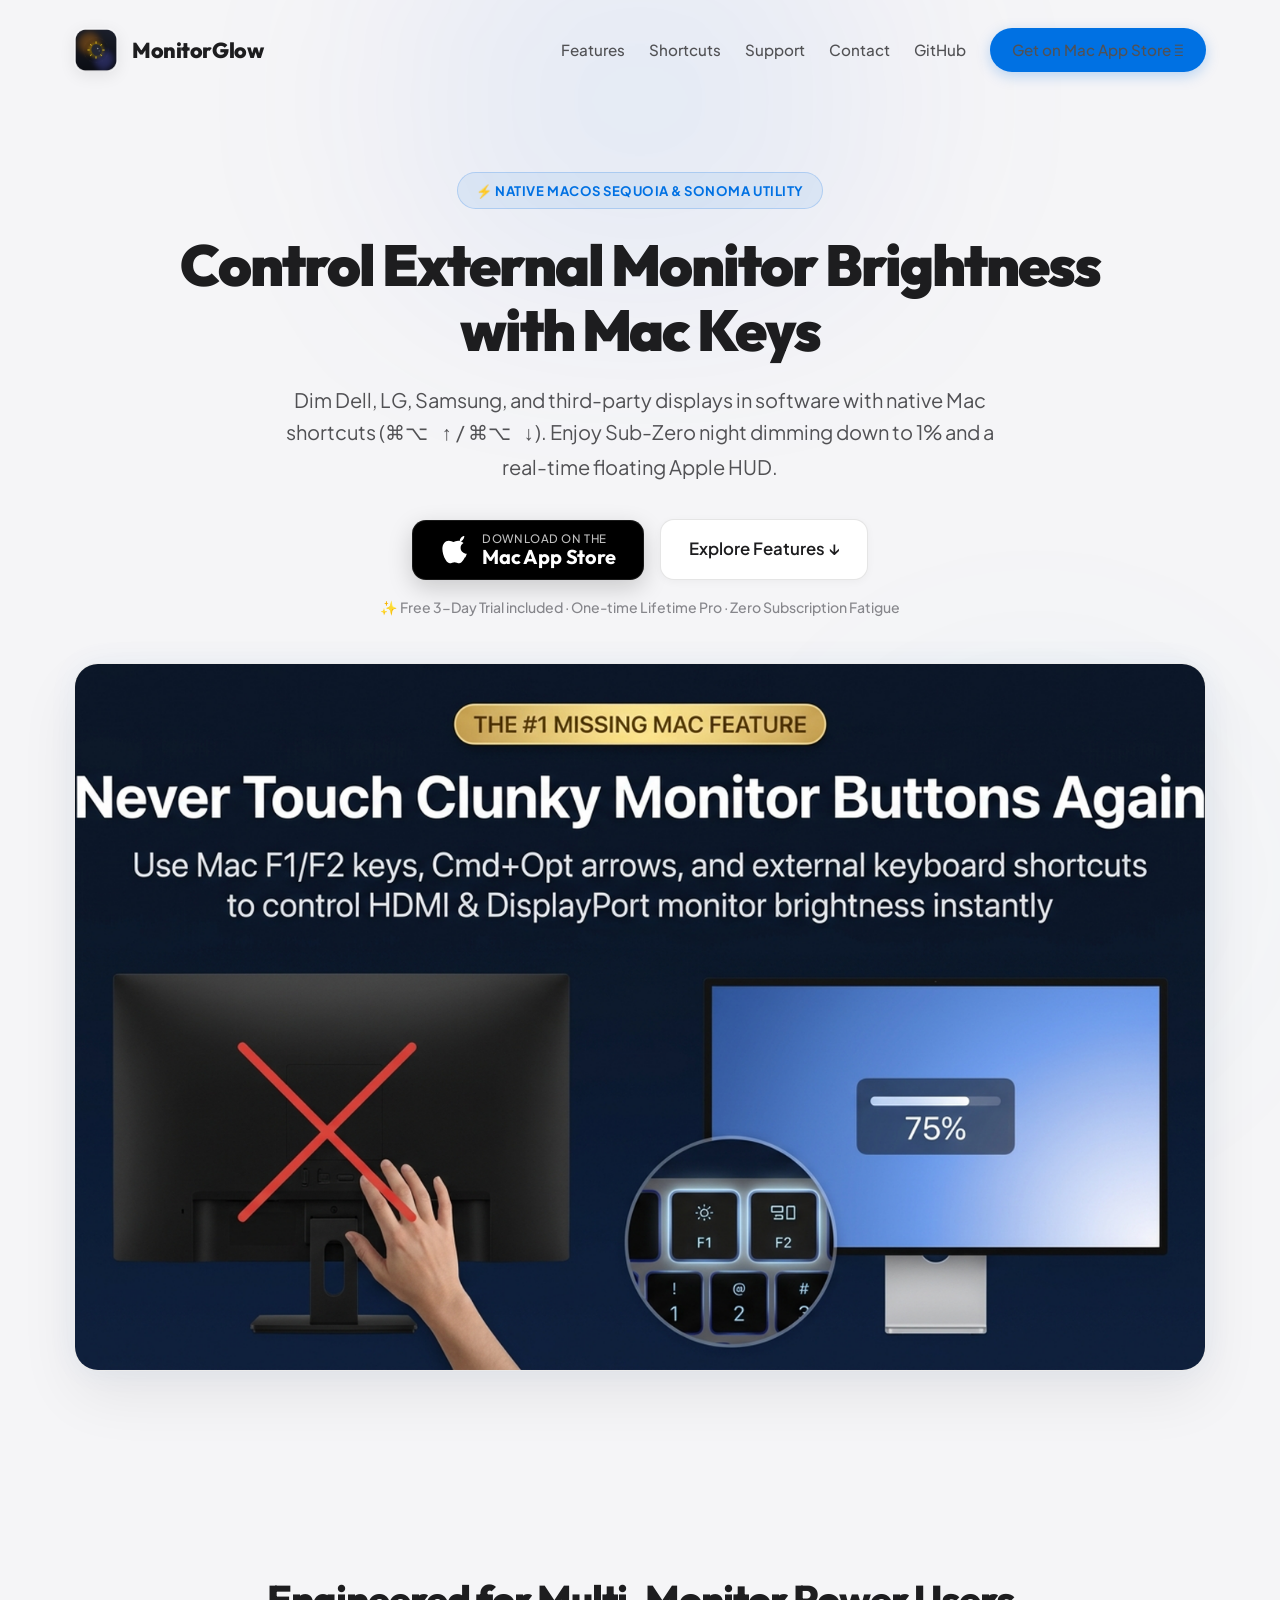
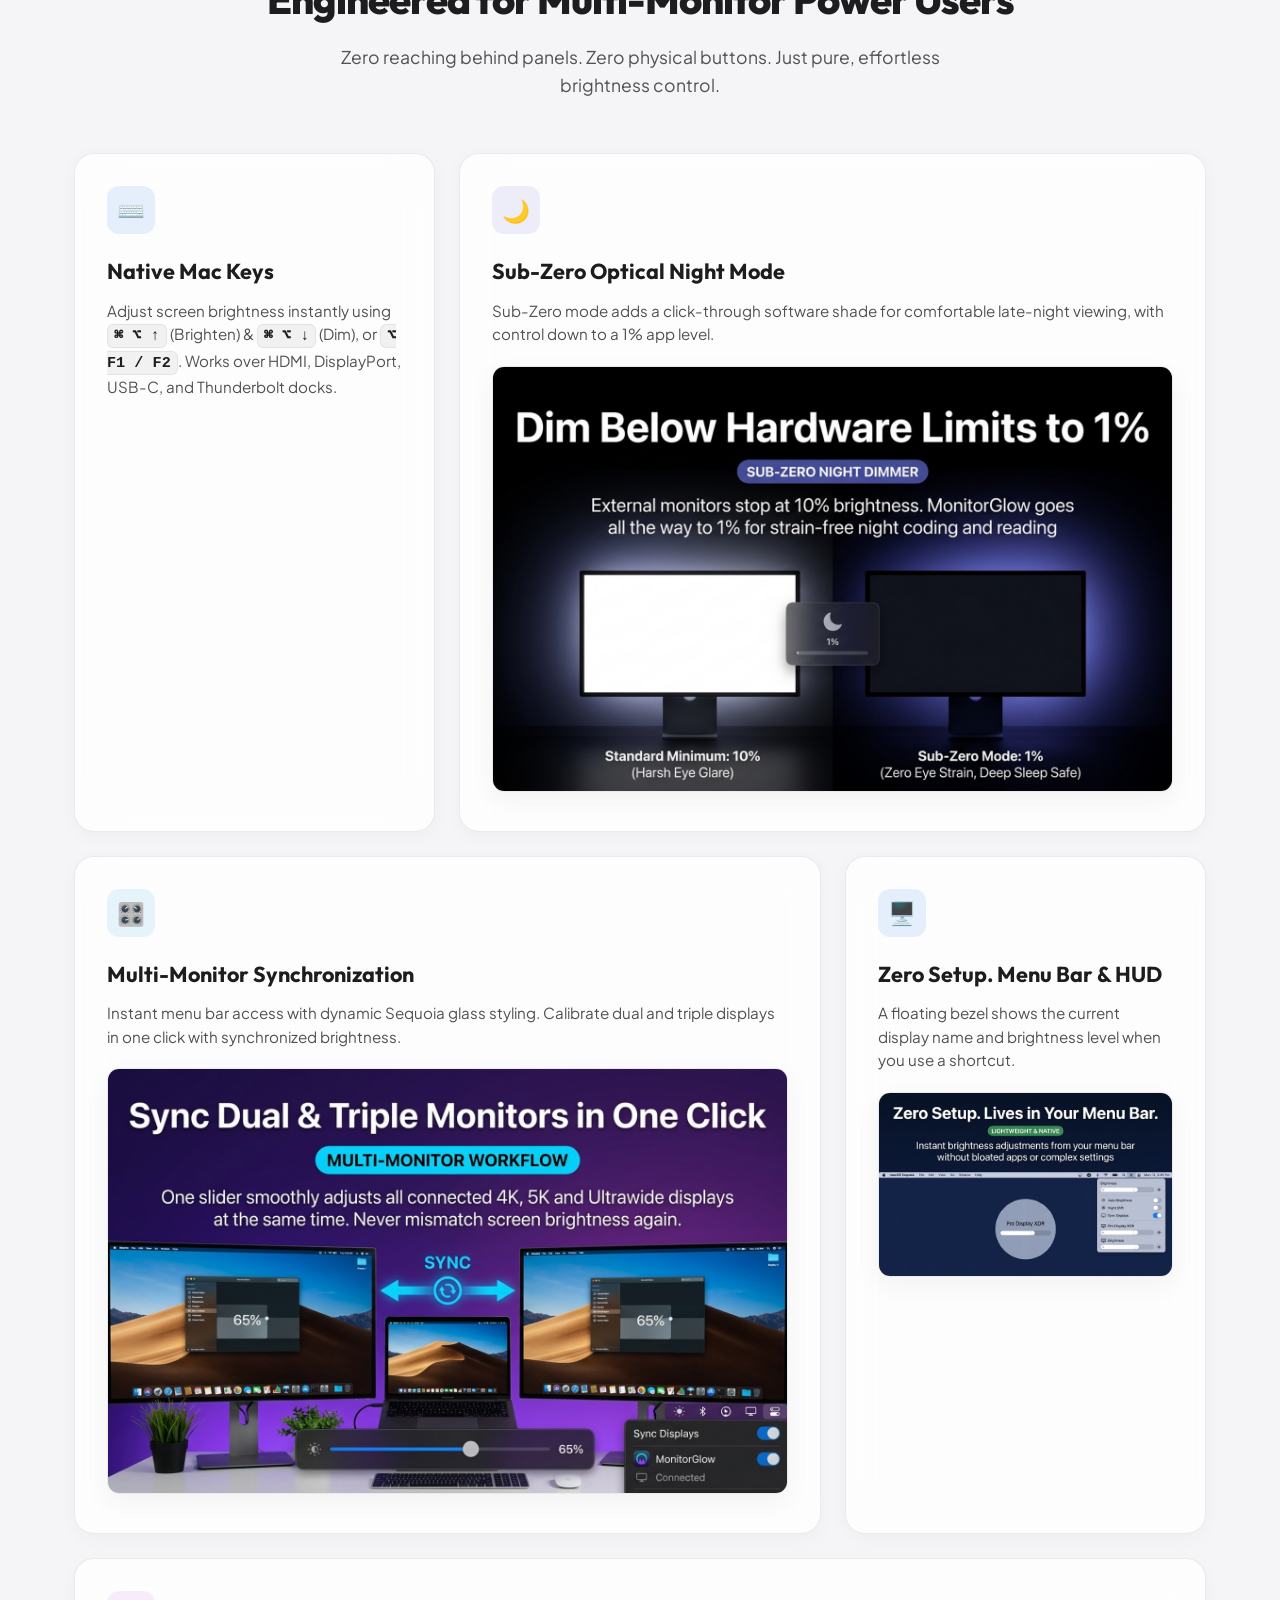
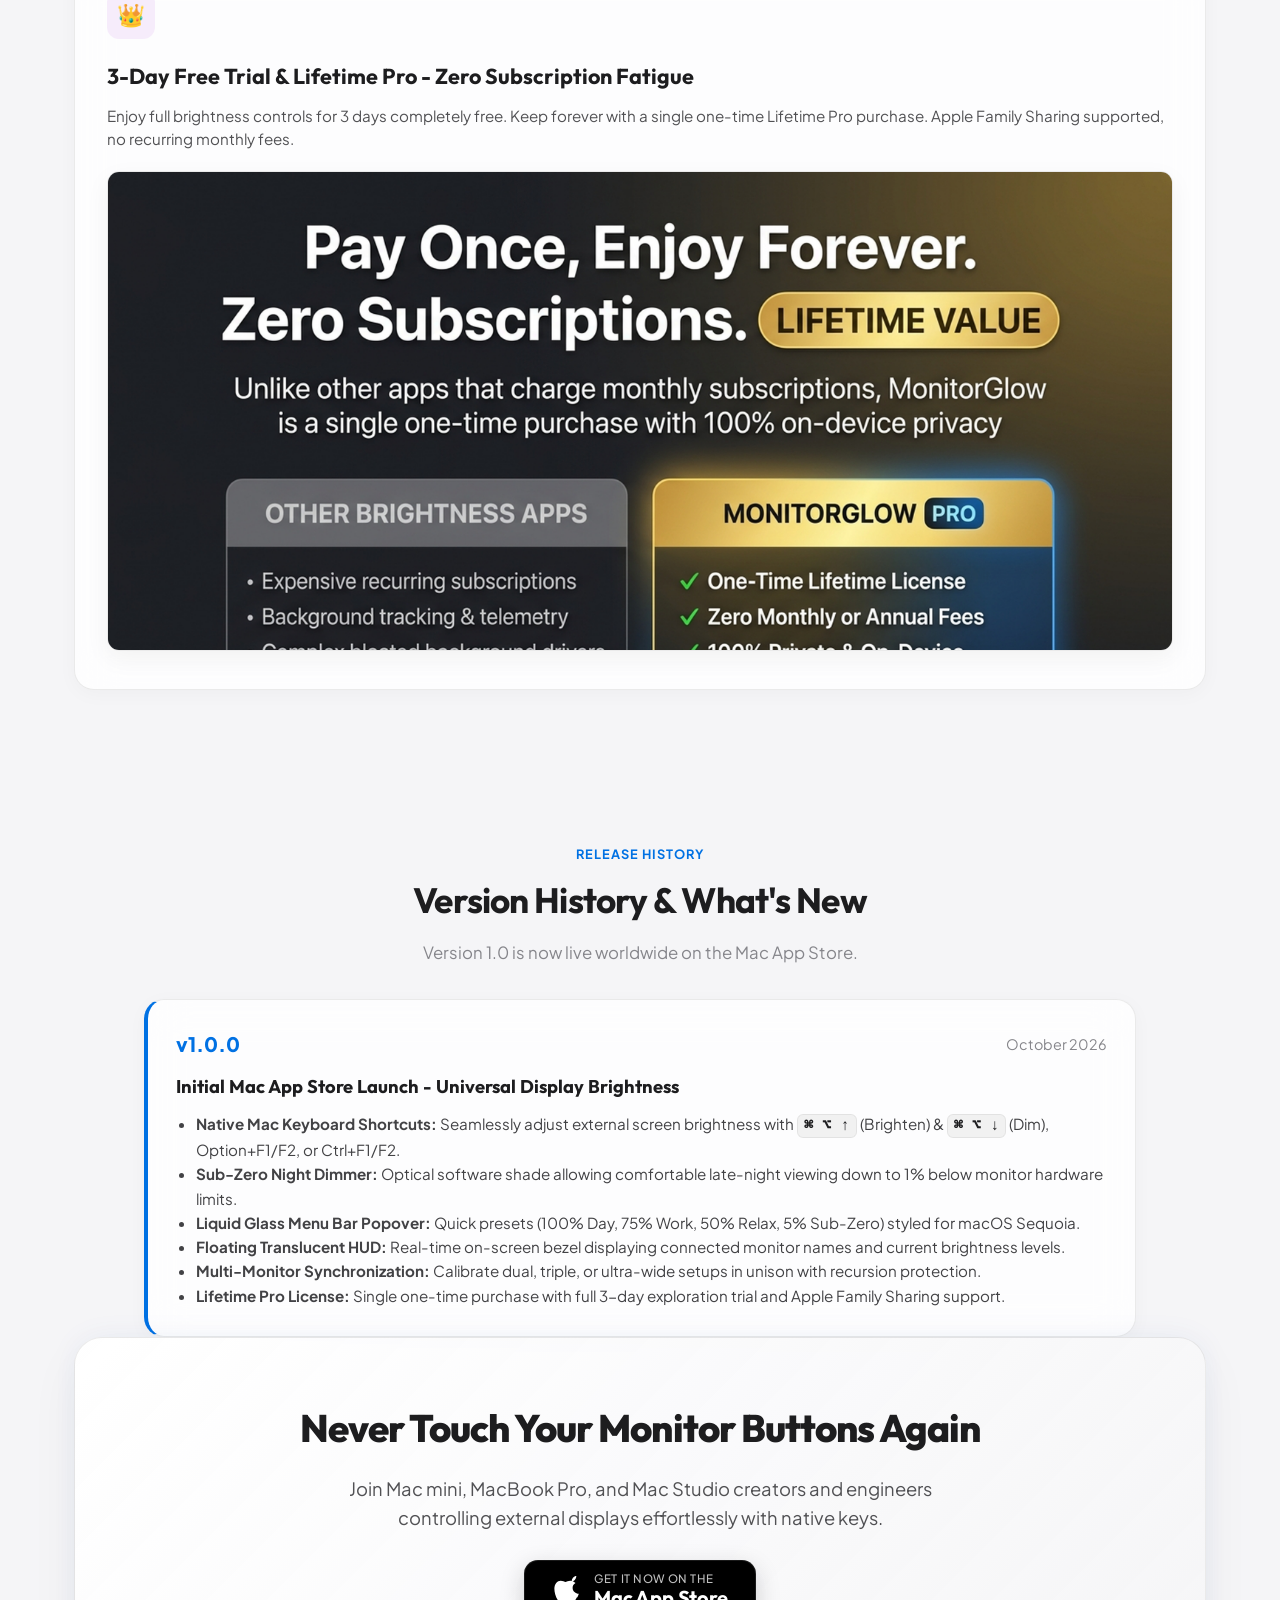
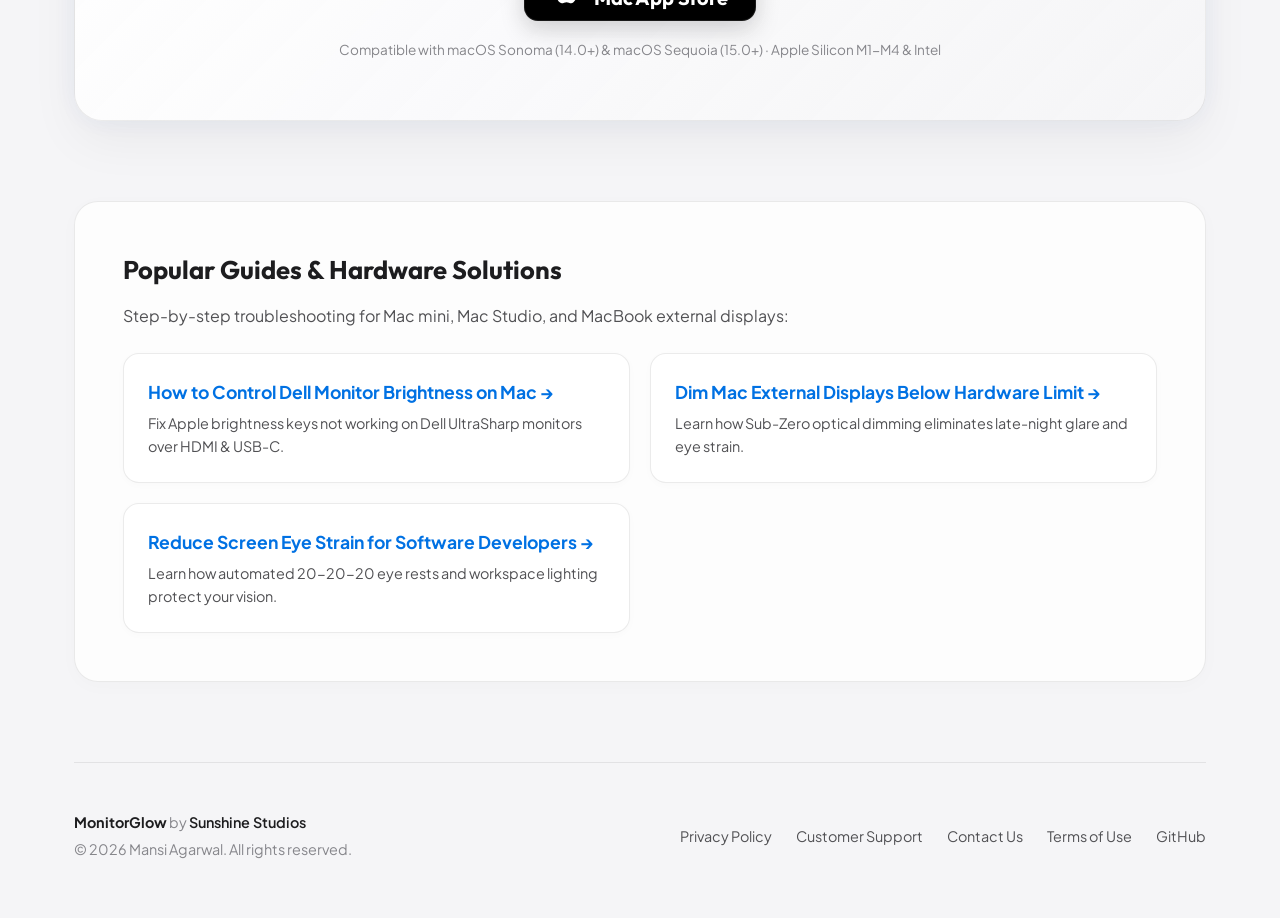
==== commit 3cf02505: "fix: use universal App Store links without territory slugs" ====
--- a/index.html
+++ b/index.html
@@ -52,8 +52,8 @@
       "operatingSystem": "macOS 14.0 or later (Sonoma, Sequoia)",
       "applicationCategory": "UtilitiesApplication",
       "softwareVersion": "1.0.0",
-      "downloadUrl": "https://apps.apple.com/us/app/brightness-monitorglow/id6808904482",
-      "installUrl": "https://apps.apple.com/us/app/brightness-monitorglow/id6808904482",
+      "downloadUrl": "https://apps.apple.com/app/brightness-monitorglow/id6808904482",
+      "installUrl": "https://apps.apple.com/app/brightness-monitorglow/id6808904482",
       "offers": {
         "@type": "Offer",
         "price": "0",
@@ -602,7 +602,7 @@
                 <a href="support.html">Support</a>
                 <a href="contact.html">Contact</a>
                 <a href="https://github.com/themansigoel/monitorglow-mac" target="_blank" rel="noopener">GitHub</a>
-                <a href="https://apps.apple.com/us/app/brightness-monitorglow/id6808904482" class="btn-download" target="_blank" rel="noopener">Get on Mac App Store </a>
+                <a href="https://apps.apple.com/app/brightness-monitorglow/id6808904482" class="btn-download" target="_blank" rel="noopener">Get on Mac App Store </a>
             </div>
         </header>
 
@@ -612,7 +612,7 @@
             <h1>Control External Monitor Brightness with Mac Keys</h1>
             <p>Dim Dell, LG, Samsung, and third-party displays in software with native Mac shortcuts (<code>⌘⌥ ↑</code> / <code>⌘⌥ ↓</code>). Enjoy Sub-Zero night dimming down to 1% and a real-time floating Apple HUD.</p>
             <div class="hero-actions">
-                <a href="https://apps.apple.com/us/app/brightness-monitorglow/id6808904482" class="cta-appstore" target="_blank" rel="noopener">
+                <a href="https://apps.apple.com/app/brightness-monitorglow/id6808904482" class="cta-appstore" target="_blank" rel="noopener">
                     <svg viewBox="0 0 170 170" fill="currentColor">
                         <path d="M150.37 130.25c-2.45 5.66-5.35 10.87-8.71 15.66-4.58 6.53-8.33 11.05-11.22 13.56-4.48 4.12-9.28 6.23-14.42 6.35-3.69 0-8.14-1.05-13.32-3.18-5.19-2.12-9.97-3.17-14.34-3.17-4.58 0-9.49 1.05-14.75 3.17-5.26 2.13-9.5 3.24-12.74 3.35-4.35.13-9.16-1.9-14.42-6.08-3.7-3.04-7.58-7.78-11.65-14.23-6.42-10.13-11.43-21.43-15.02-33.89-3.59-12.46-5.38-23.77-5.38-33.93 0-14.81 3.73-26.68 11.19-35.61 7.46-8.93 16.71-13.49 27.76-13.68 4.9.11 10.33 1.34 16.29 3.69 5.96 2.35 9.9 3.61 11.83 3.78 2.29-.33 6.64-1.74 13.06-4.23 6.42-2.49 12.08-3.61 16.98-3.36 12.98.87 23.32 5.66 31.02 14.37-11.75 7.18-17.51 17.08-17.29 29.69.22 9.8 4.03 17.95 11.43 24.45 7.4 6.5 16.09 10.22 26.08 11.16-2.29 7.08-5.12 14.16-8.5 21.25zM119.22 31.84c0-7.39 2.68-14.38 8.04-20.97 5.36-6.59 12.07-10.58 20.13-11.97.22 1.09.33 2.07.33 2.94 0 7.39-2.78 14.49-8.33 21.3-5.55 6.81-12.46 10.87-20.73 12.18-.11-1.09-.17-1.96-.17-2.61z"/>
                     </svg>
@@ -720,7 +720,7 @@
             <h2>Never Touch Your Monitor Buttons Again</h2>
             <p>Join Mac mini, MacBook Pro, and Mac Studio creators and engineers controlling external displays effortlessly with native keys.</p>
             <div style="margin-top: 28px;">
-                <a href="https://apps.apple.com/us/app/brightness-monitorglow/id6808904482" class="cta-appstore" target="_blank" rel="noopener">
+                <a href="https://apps.apple.com/app/brightness-monitorglow/id6808904482" class="cta-appstore" target="_blank" rel="noopener">
                     <svg viewBox="0 0 170 170" fill="currentColor">
                         <path d="M150.37 130.25c-2.45 5.66-5.35 10.87-8.71 15.66-4.58 6.53-8.33 11.05-11.22 13.56-4.48 4.12-9.28 6.23-14.42 6.35-3.69 0-8.14-1.05-13.32-3.18-5.19-2.12-9.97-3.17-14.34-3.17-4.58 0-9.49 1.05-14.75 3.17-5.26 2.13-9.5 3.24-12.74 3.35-4.35.13-9.16-1.9-14.42-6.08-3.7-3.04-7.58-7.78-11.65-14.23-6.42-10.13-11.43-21.43-15.02-33.89-3.59-12.46-5.38-23.77-5.38-33.93 0-14.81 3.73-26.68 11.19-35.61 7.46-8.93 16.71-13.49 27.76-13.68 4.9.11 10.33 1.34 16.29 3.69 5.96 2.35 9.9 3.61 11.83 3.78 2.29-.33 6.64-1.74 13.06-4.23 6.42-2.49 12.08-3.61 16.98-3.36 12.98.87 23.32 5.66 31.02 14.37-11.75 7.18-17.51 17.08-17.29 29.69.22 9.8 4.03 17.95 11.43 24.45 7.4 6.5 16.09 10.22 26.08 11.16-2.29 7.08-5.12 14.16-8.5 21.25zM119.22 31.84c0-7.39 2.68-14.38 8.04-20.97 5.36-6.59 12.07-10.58 20.13-11.97.22 1.09.33 2.07.33 2.94 0 7.39-2.78 14.49-8.33 21.3-5.55 6.81-12.46 10.87-20.73 12.18-.11-1.09-.17-1.96-.17-2.61z"/>
                     </svg>
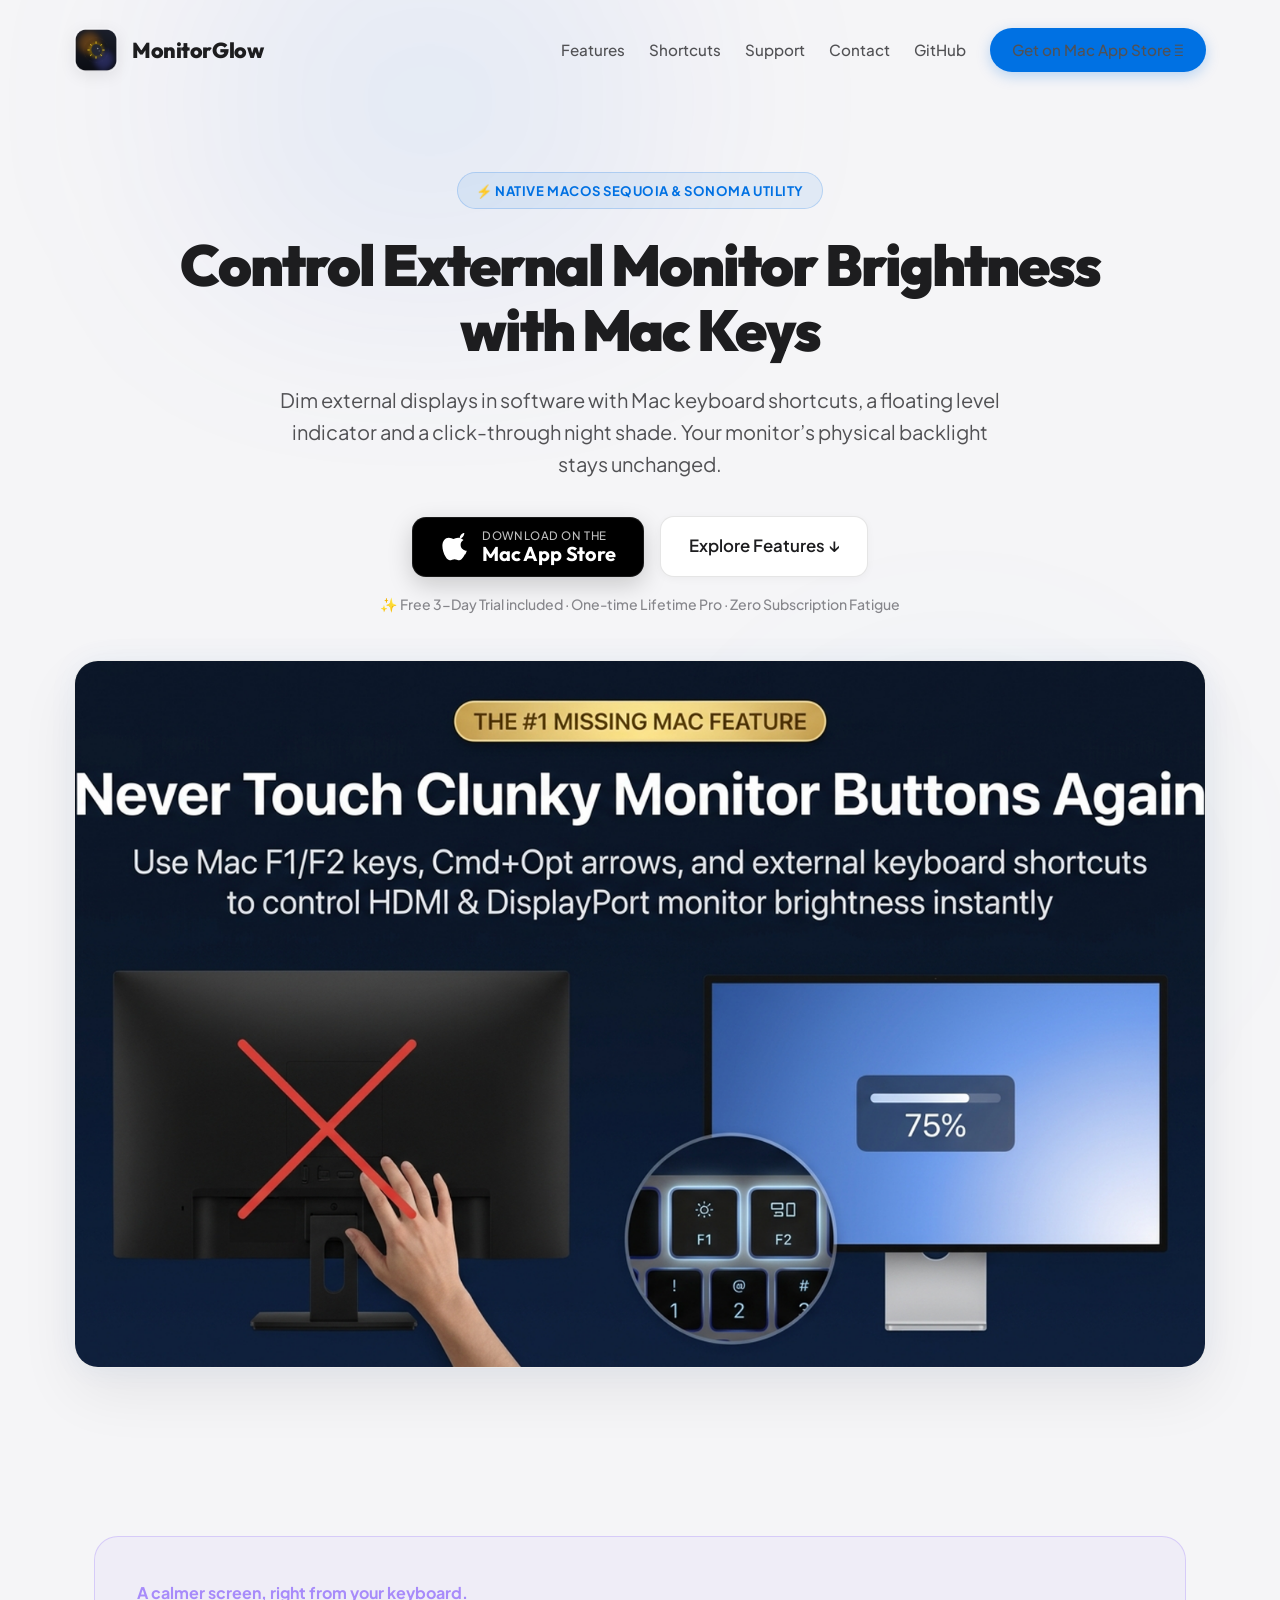
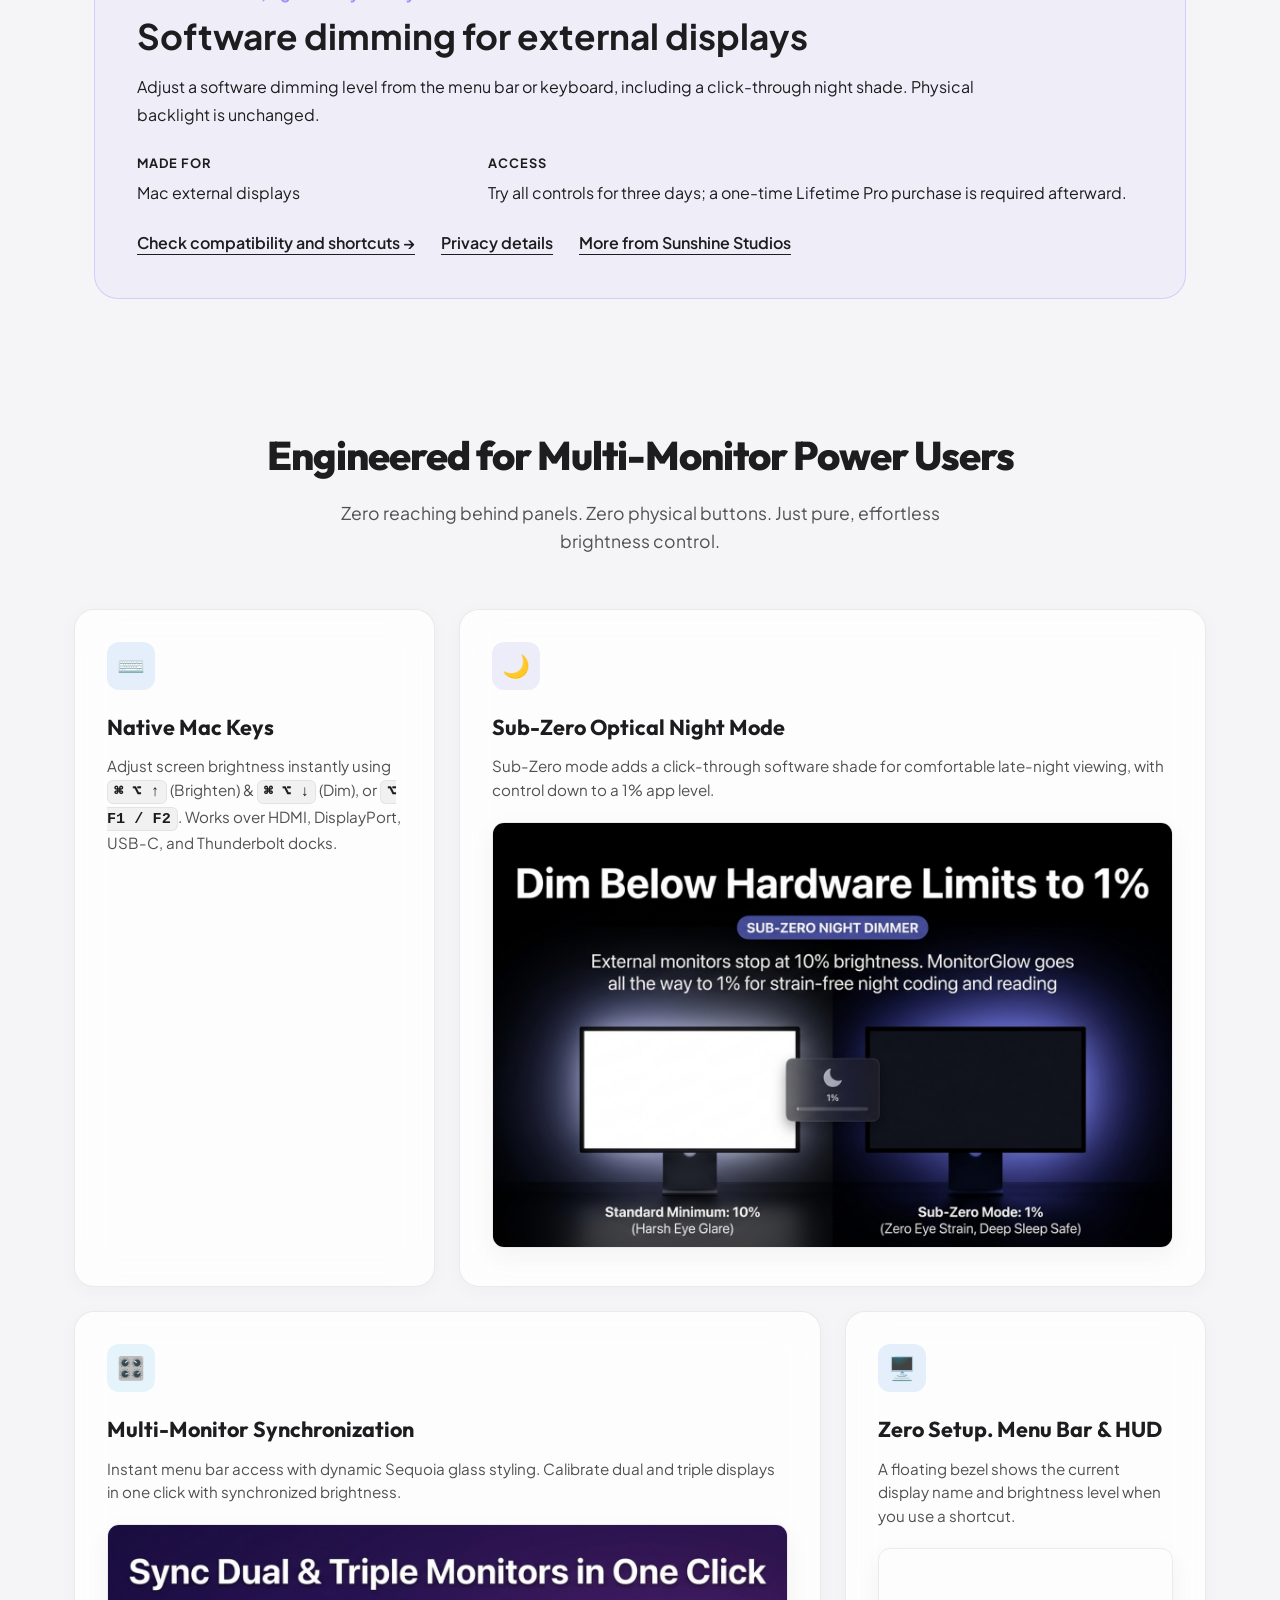
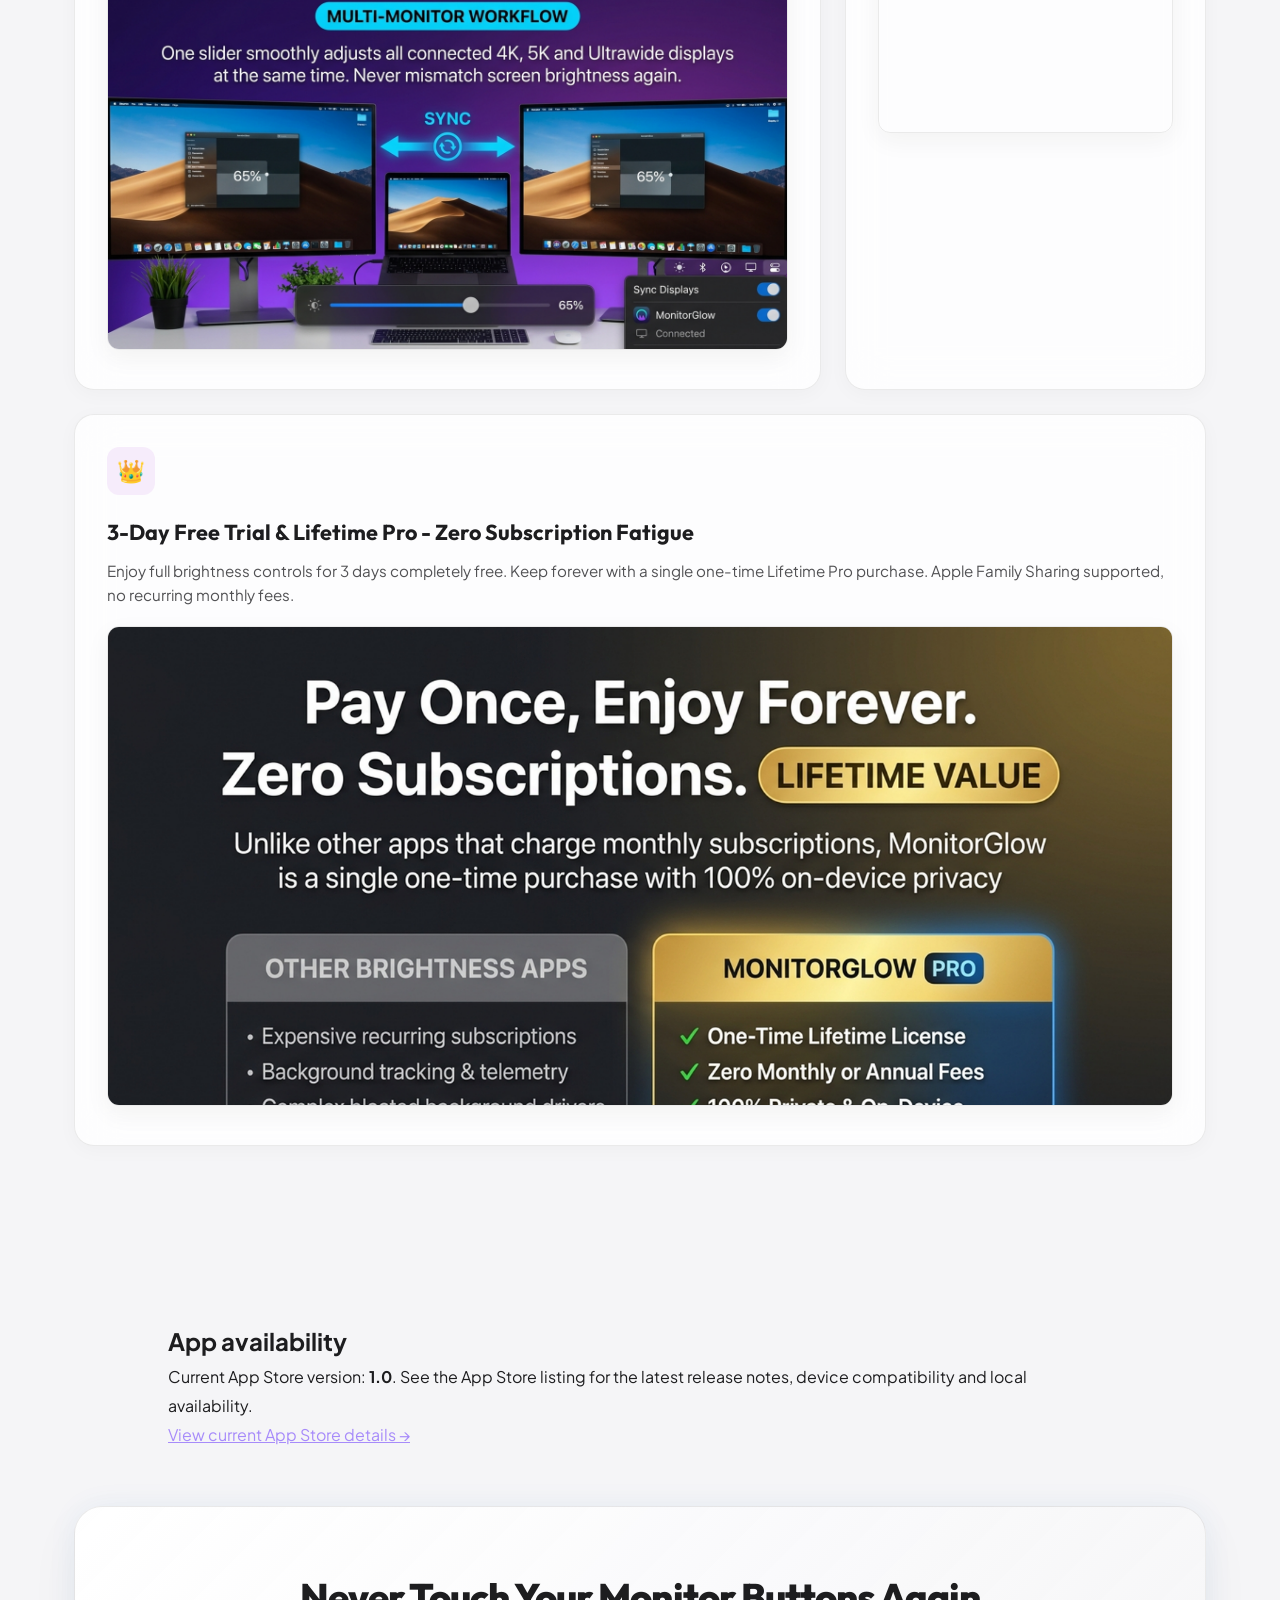
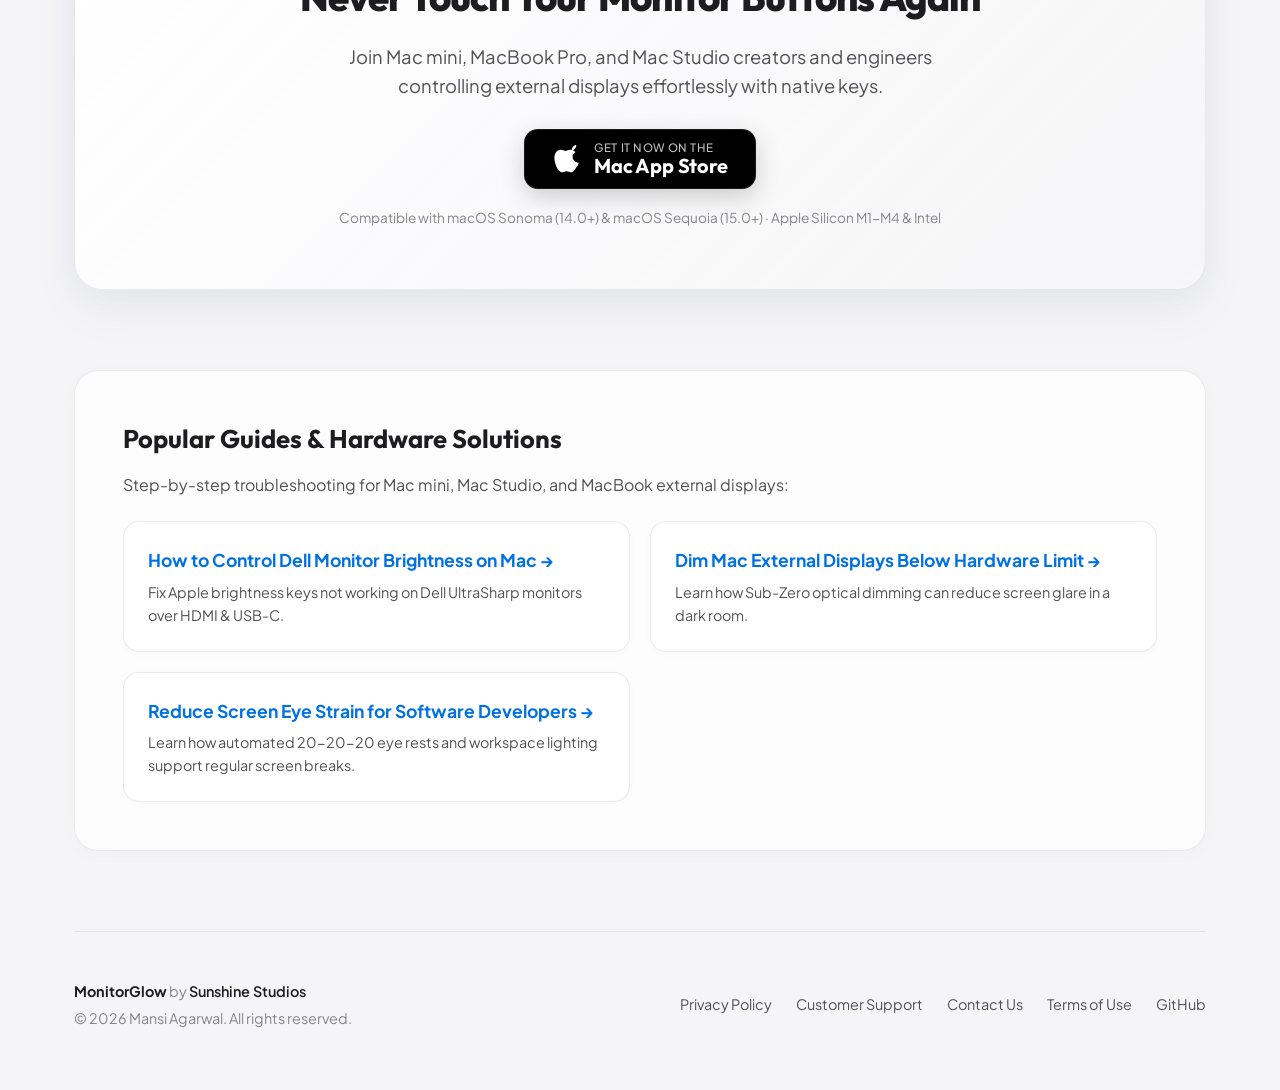
==== commit 480ad446: "Improve app website clarity, accessibility and search discovery" ====
--- a/index.html
+++ b/index.html
@@ -1,125 +1,113 @@
 <!DOCTYPE html>
+
 <html lang="en">
 <head>
-    <meta charset="UTF-8">
-    <meta name="viewport" content="width=device-width, initial-scale=1.0">
-    <meta name="author" content="themansigoel@gmail.com">
-    <meta name="p:domain_verify" content="b6d16b6ae4ff59e33f4691bc04bf511b">
-    
-    <!-- Title & SEO Meta Tags (ASO & Search Intent Optimized) -->
-    <title>Brightness - MonitorGlow — Native Mac External Monitor Brightness, Keyboard Shortcuts & Night Dimmer</title>
-    <meta name="description" content="Dim external displays with native Mac keyboard shortcuts (⌘⌥↑↓), Sub-Zero night mode down to 1%, and a floating HUD over HDMI, DisplayPort & USB-C. Download on the Mac App Store.">
-    <meta name="keywords" content="external monitor brightness mac, mac brightness keys hdmi, dell monitor brightness mac, mac external display keyboard shortcuts, sub-zero night dimmer mac, screen dimmer mac, macos sequoia monitor brightness, usb-c monitor brightness mac">
-    <link rel="canonical" href="https://themansigoel.github.io/monitorglow-web/">
-    
-    <!-- Multi-Locale Alternate Tags for Global SEO -->
-    <link rel="alternate" hreflang="x-default" href="https://themansigoel.github.io/monitorglow-web/">
-    <link rel="alternate" hreflang="en" href="https://themansigoel.github.io/monitorglow-web/">
-    <link rel="alternate" hreflang="de" href="https://themansigoel.github.io/monitorglow-web/">
-    <link rel="alternate" hreflang="fr" href="https://themansigoel.github.io/monitorglow-web/">
-    <link rel="alternate" hreflang="ja" href="https://themansigoel.github.io/monitorglow-web/">
-    <link rel="alternate" hreflang="zh-Hans" href="https://themansigoel.github.io/monitorglow-web/">
-
-    <!-- Favicon & Icons -->
-    <link rel="icon" type="image/png" href="assets/app_icon.png">
-    <link rel="apple-touch-icon" href="assets/app_icon.png">
-    <link rel="manifest" href="site.webmanifest">
-
-    <!-- Open Graph / Social Sharing (OG) -->
-    <meta property="og:type" content="website">
-    <meta property="og:url" content="https://themansigoel.github.io/monitorglow-web/">
-    <meta property="og:title" content="Brightness - MonitorGlow — External Monitor Brightness & Night Dimmer for Mac">
-    <meta property="og:description" content="Control external monitor brightness directly with Mac keyboard shortcuts (⌘⌥↑↓), Sub-Zero night dimming down to 1%, and floating HUD. Available on the Mac App Store.">
-    <meta property="og:image" content="https://themansigoel.github.io/monitorglow-web/assets/benefit_01_never_touch_buttons.png">
-
-    <!-- Twitter Card -->
-    <meta name="twitter:card" content="summary_large_image">
-    <meta name="twitter:title" content="Brightness - MonitorGlow — External Monitor Brightness for Mac">
-    <meta name="twitter:description" content="Seamless keyboard brightness control (⌘⌥↑↓) & Sub-Zero night dimming for external monitors on macOS. Download on Mac App Store.">
-    <meta name="twitter:image" content="https://themansigoel.github.io/monitorglow-web/assets/benefit_01_never_touch_buttons.png">
-
-    <!-- Fonts -->
-    <link rel="preconnect" href="https://fonts.googleapis.com">
-    <link rel="preconnect" href="https://fonts.gstatic.com" crossorigin>
-    <link href="https://fonts.googleapis.com/css2?family=Plus+Jakarta+Sans:wght@300;400;500;600;700;800&family=Outfit:wght@500;600;700;800;900&display=swap" rel="stylesheet">
-
-    <!-- Schema.org SoftwareApplication JSON-LD (Rich Snippets & GEO) -->
-    <script type="application/ld+json">
+<meta charset="utf-8"/>
+<meta content="width=device-width, initial-scale=1.0" name="viewport"/>
+<meta content="themansigoel@gmail.com" name="author"/>
+<meta content="b6d16b6ae4ff59e33f4691bc04bf511b" name="p:domain_verify"/>
+<!-- Title & SEO Meta Tags (ASO & Search Intent Optimized) -->
+<title>MonitorGlow - External Display Software Dimmer for Mac</title>
+<meta content="Dim external displays with native Mac keyboard shortcuts (⌘⌥↑↓), Sub-Zero night mode down to 1%, and a floating HUD over HDMI, DisplayPort &amp; USB-C. Download on the Mac App Store." name="description"/>
+<meta content="external monitor brightness mac, mac brightness keys hdmi, dell monitor brightness mac, mac external display keyboard shortcuts, sub-zero night dimmer mac, screen dimmer mac, macos sequoia monitor brightness, usb-c monitor brightness mac" name="keywords"/>
+<link href="https://themansigoel.github.io/monitorglow-web/" rel="canonical"/>
+<!-- Multi-Locale Alternate Tags for Global SEO -->
+<link href="https://themansigoel.github.io/monitorglow-web/" hreflang="x-default" rel="alternate"/>
+<link href="https://themansigoel.github.io/monitorglow-web/" hreflang="en" rel="alternate"/>
+<link href="https://themansigoel.github.io/monitorglow-web/" hreflang="de" rel="alternate"/>
+<link href="https://themansigoel.github.io/monitorglow-web/" hreflang="fr" rel="alternate"/>
+<link href="https://themansigoel.github.io/monitorglow-web/" hreflang="ja" rel="alternate"/>
+<link href="https://themansigoel.github.io/monitorglow-web/" hreflang="zh-Hans" rel="alternate"/>
+<!-- Favicon & Icons -->
+<link href="assets/app_icon.png" rel="icon" type="image/png"/>
+<link href="assets/app_icon.png" rel="apple-touch-icon"/>
+<link href="site.webmanifest" rel="manifest"/>
+<!-- Open Graph / Social Sharing (OG) -->
+<meta content="website" property="og:type"/>
+<meta content="https://themansigoel.github.io/monitorglow-web/" property="og:url"/>
+<meta content="MonitorGlow - External Display Software Dimmer for Mac" property="og:title"/>
+<meta content="Control external monitor brightness directly with Mac keyboard shortcuts (⌘⌥↑↓), Sub-Zero night dimming down to 1%, and floating HUD. Available on the Mac App Store." property="og:description"/>
+<meta content="https://themansigoel.github.io/monitorglow-web/assets/benefit_01_never_touch_buttons.png" property="og:image"/>
+<!-- Twitter Card -->
+<meta content="summary_large_image" name="twitter:card"/>
+<meta content="MonitorGlow - External Display Software Dimmer for Mac" name="twitter:title"/>
+<meta content="Seamless keyboard brightness control (⌘⌥↑↓) &amp; Sub-Zero night dimming for external monitors on macOS. Download on Mac App Store." name="twitter:description"/>
+<meta content="https://themansigoel.github.io/monitorglow-web/assets/benefit_01_never_touch_buttons.png" name="twitter:image"/>
+<!-- Fonts -->
+<link href="https://fonts.googleapis.com" rel="preconnect"/>
+<link crossorigin="" href="https://fonts.gstatic.com" rel="preconnect"/>
+<link href="https://fonts.googleapis.com/css2?family=Plus+Jakarta+Sans:wght@300;400;500;600;700;800&amp;family=Outfit:wght@500;600;700;800;900&amp;display=swap" rel="stylesheet"/>
+<!-- Schema.org SoftwareApplication JSON-LD (Rich Snippets & GEO) -->
+<script type="application/ld+json">{
+  "@context": "https://schema.org",
+  "@type": "SoftwareApplication",
+  "name": "Brightness - MonitorGlow",
+  "operatingSystem": "macOS 14.0 or later (Sonoma, Sequoia)",
+  "applicationCategory": "UtilitiesApplication",
+  "softwareVersion": "1.0",
+  "downloadUrl": "https://apps.apple.com/app/brightness-monitorglow/id6808904482",
+  "installUrl": "https://apps.apple.com/app/brightness-monitorglow/id6808904482",
+  "offers": {
+    "@type": "Offer",
+    "price": "0",
+    "priceCurrency": "USD",
+    "description": "Free download with full 3-day trial and optional one-time Lifetime Pro purchase"
+  },
+  "description": "MonitorGlow is a native macOS menu bar utility for external display brightness control using Mac keyboard shortcuts (⌘⌥↑↓), Sub-Zero night dimming down to 1%, and a floating Apple-grade HUD. Full controls are available during a 3-day trial and with Lifetime Pro.",
+  "featureList": [
+    "Native Mac Keyboard Shortcuts: ⌘⌥↑ (Brighten) & ⌘⌥↓ (Dim), Option+F1/F2, Ctrl+F1/F2",
+    "Sub-Zero Night Mode: Software dimming to 1% below monitor hardware limits",
+    "Floating OSD Bezel: Real-time HUD showing display name and brightness level",
+    "Liquid Glass Menu Bar Popover: Quick presets (100% Day, 75% Work, 50% Relax, 5% Sub-Zero)",
+    "Dual & Multi-Monitor Sync: Seamlessly synchronize multiple desktop screens",
+    "Lifetime Pro License: One-time purchase, zero subscriptions, Family Sharing supported"
+  ],
+  "screenshot": [
+    "https://themansigoel.github.io/monitorglow-web/assets/benefit_01_never_touch_buttons.png",
+    "https://themansigoel.github.io/monitorglow-web/assets/benefit_02_sub_zero_night_dimmer.png",
+    "https://themansigoel.github.io/monitorglow-web/assets/benefit_03_multi_monitor_sync.png",
+    "https://themansigoel.github.io/monitorglow-web/assets/benefit_04_native_menubar_hud.png",
+    "https://themansigoel.github.io/monitorglow-web/assets/benefit_05_lifetime_pro_license.png"
+  ],
+  "author": {
+    "@type": "Organization",
+    "name": "Sunshine Studios",
+    "email": "themansigoel@gmail.com",
+    "url": "https://themansigoel.github.io/"
+  }
+}</script>
+<!-- FAQPage Schema for Google AI Overviews & Rich Results (GEO / AEO) -->
+<script type="application/ld+json">{
+  "@context": "https://schema.org",
+  "@type": "FAQPage",
+  "mainEntity": [
     {
-      "@context": "https://schema.org",
-      "@type": "SoftwareApplication",
-      "name": "Brightness - MonitorGlow",
-      "operatingSystem": "macOS 14.0 or later (Sonoma, Sequoia)",
-      "applicationCategory": "UtilitiesApplication",
-      "softwareVersion": "1.0.0",
-      "downloadUrl": "https://apps.apple.com/app/brightness-monitorglow/id6808904482",
-      "installUrl": "https://apps.apple.com/app/brightness-monitorglow/id6808904482",
-      "offers": {
-        "@type": "Offer",
-        "price": "0",
-        "priceCurrency": "USD",
-        "description": "Free download with full 3-day trial and optional one-time Lifetime Pro purchase"
-      },
-      "description": "MonitorGlow is a native macOS menu bar utility for external display brightness control using Mac keyboard shortcuts (⌘⌥↑↓), Sub-Zero night dimming down to 1%, and a floating Apple-grade HUD. Full controls are available during a 3-day trial and with Lifetime Pro.",
-      "featureList": [
-        "Native Mac Keyboard Shortcuts: ⌘⌥↑ (Brighten) & ⌘⌥↓ (Dim), Option+F1/F2, Ctrl+F1/F2",
-        "Sub-Zero Night Mode: Software dimming to 1% below monitor hardware limits",
-        "Floating OSD Bezel: Real-time HUD showing display name and brightness level",
-        "Liquid Glass Menu Bar Popover: Quick presets (100% Day, 75% Work, 50% Relax, 5% Sub-Zero)",
-        "Dual & Multi-Monitor Sync: Seamlessly synchronize multiple desktop screens",
-        "Lifetime Pro License: One-time purchase, zero subscriptions, Family Sharing supported"
-      ],
-      "screenshot": [
-        "https://themansigoel.github.io/monitorglow-web/assets/benefit_01_never_touch_buttons.png",
-        "https://themansigoel.github.io/monitorglow-web/assets/benefit_02_sub_zero_night_dimmer.png",
-        "https://themansigoel.github.io/monitorglow-web/assets/benefit_03_multi_monitor_sync.png",
-        "https://themansigoel.github.io/monitorglow-web/assets/benefit_04_native_menubar_hud.png",
-        "https://themansigoel.github.io/monitorglow-web/assets/benefit_05_lifetime_pro_license.png"
-      ],
-      "author": {
-        "@type": "Organization",
-        "name": "Sunshine Studios",
-        "email": "themansigoel@gmail.com",
-        "url": "https://themansigoel.github.io/"
+      "@type": "Question",
+      "name": "How do I control external monitor brightness with Mac keyboard keys?",
+      "acceptedAnswer": {
+        "@type": "Answer",
+        "text": "MonitorGlow runs in your macOS menu bar and maps Option + F1 / F2, Command + Option + Arrow Keys, or Control + F1 / F2 directly to your connected external monitor over HDMI, DisplayPort, or USB-C."
+      }
+    },
+    {
+      "@type": "Question",
+      "name": "Does MonitorGlow work with HDMI, DisplayPort, USB-C, and Thunderbolt displays?",
+      "acceptedAnswer": {
+        "@type": "Answer",
+        "text": "MonitorGlow can dim external display setups in software. Gamma controls are used when available, with a click-through shade as a fallback. It works across HDMI, DisplayPort, USB-C, and Thunderbolt connections."
+      }
+    },
+    {
+      "@type": "Question",
+      "name": "Can MonitorGlow dim my display below its minimum hardware brightness?",
+      "acceptedAnswer": {
+        "@type": "Answer",
+        "text": "Sub-Zero mode adds a software shade for a darker image than the monitor's lowest backlight setting. The 1% level is an app control value, not a measured physical brightness."
       }
     }
-    </script>
-
-    <!-- FAQPage Schema for Google AI Overviews & Rich Results (GEO / AEO) -->
-    <script type="application/ld+json">
-    {
-      "@context": "https://schema.org",
-      "@type": "FAQPage",
-      "mainEntity": [
-        {
-          "@type": "Question",
-          "name": "How do I control external monitor brightness with Mac keyboard keys?",
-          "acceptedAnswer": {
-            "@type": "Answer",
-            "text": "MonitorGlow runs in your macOS menu bar and maps Option + F1 / F2, Command + Option + Arrow Keys, or Control + F1 / F2 directly to your connected external monitor over HDMI, DisplayPort, or USB-C."
-          }
-        },
-        {
-          "@type": "Question",
-          "name": "Does MonitorGlow work with HDMI, DisplayPort, USB-C, and Thunderbolt displays?",
-          "acceptedAnswer": {
-            "@type": "Answer",
-            "text": "MonitorGlow can dim external display setups in software. Gamma controls are used when available, with a click-through shade as a fallback. It works across HDMI, DisplayPort, USB-C, and Thunderbolt connections."
-          }
-        },
-        {
-          "@type": "Question",
-          "name": "Can MonitorGlow dim my display below its minimum hardware brightness?",
-          "acceptedAnswer": {
-            "@type": "Answer",
-            "text": "Sub-Zero mode adds a software shade for a darker image than the monitor's lowest backlight setting. The 1% level is an app control value, not a measured physical brightness."
-          }
-        }
-      ]
-    }
-    </script>
-
-    <style>
+  ]
+}</script>
+<style>
         :root {
             --bg-base: #F5F5F7;
             --bg-card: rgba(255, 255, 255, 0.82);
@@ -584,191 +572,155 @@
             .guides-grid { grid-template-columns: 1fr; }
         }
     </style>
-</head>
+<link href="site-polish.css" rel="stylesheet"/></head>
 <body>
-    <div class="ambient-glow-sun"></div>
-    <div class="ambient-glow-moon"></div>
-
-    <div class="container">
-        <!-- Header -->
-        <header>
-            <a href="index.html" class="brand">
-                <img src="assets/app_icon.png" alt="MonitorGlow Icon">
-                <span class="brand-text">MonitorGlow</span>
-            </a>
-            <div class="nav-links">
-                <a href="#features">Features</a>
-                <a href="#features">Shortcuts</a>
-                <a href="support.html">Support</a>
-                <a href="contact.html">Contact</a>
-                <a href="https://github.com/themansigoel/monitorglow-mac" target="_blank" rel="noopener">GitHub</a>
-                <a href="https://apps.apple.com/app/brightness-monitorglow/id6808904482" class="btn-download" target="_blank" rel="noopener">Get on Mac App Store </a>
-            </div>
-        </header>
-
-        <!-- Hero Section -->
-        <section class="hero">
-            <div class="pill-badge">⚡ Native macOS Sequoia & Sonoma Utility</div>
-            <h1>Control External Monitor Brightness with Mac Keys</h1>
-            <p>Dim Dell, LG, Samsung, and third-party displays in software with native Mac shortcuts (<code>⌘⌥ ↑</code> / <code>⌘⌥ ↓</code>). Enjoy Sub-Zero night dimming down to 1% and a real-time floating Apple HUD.</p>
-            <div class="hero-actions">
-                <a href="https://apps.apple.com/app/brightness-monitorglow/id6808904482" class="cta-appstore" target="_blank" rel="noopener">
-                    <svg viewBox="0 0 170 170" fill="currentColor">
-                        <path d="M150.37 130.25c-2.45 5.66-5.35 10.87-8.71 15.66-4.58 6.53-8.33 11.05-11.22 13.56-4.48 4.12-9.28 6.23-14.42 6.35-3.69 0-8.14-1.05-13.32-3.18-5.19-2.12-9.97-3.17-14.34-3.17-4.58 0-9.49 1.05-14.75 3.17-5.26 2.13-9.5 3.24-12.74 3.35-4.35.13-9.16-1.9-14.42-6.08-3.7-3.04-7.58-7.78-11.65-14.23-6.42-10.13-11.43-21.43-15.02-33.89-3.59-12.46-5.38-23.77-5.38-33.93 0-14.81 3.73-26.68 11.19-35.61 7.46-8.93 16.71-13.49 27.76-13.68 4.9.11 10.33 1.34 16.29 3.69 5.96 2.35 9.9 3.61 11.83 3.78 2.29-.33 6.64-1.74 13.06-4.23 6.42-2.49 12.08-3.61 16.98-3.36 12.98.87 23.32 5.66 31.02 14.37-11.75 7.18-17.51 17.08-17.29 29.69.22 9.8 4.03 17.95 11.43 24.45 7.4 6.5 16.09 10.22 26.08 11.16-2.29 7.08-5.12 14.16-8.5 21.25zM119.22 31.84c0-7.39 2.68-14.38 8.04-20.97 5.36-6.59 12.07-10.58 20.13-11.97.22 1.09.33 2.07.33 2.94 0 7.39-2.78 14.49-8.33 21.3-5.55 6.81-12.46 10.87-20.73 12.18-.11-1.09-.17-1.96-.17-2.61z"/>
-                    </svg>
-                    <div class="cta-appstore-text">
-                        <span class="cta-appstore-sub">Download on the</span>
-                        <span class="cta-appstore-title">Mac App Store</span>
-                    </div>
-                </a>
-                <a href="#features" class="cta-secondary">Explore Features ↓</a>
-            </div>
-            <div class="hero-trial-note">✨ Free 3-Day Trial included · One-time Lifetime Pro · Zero Subscription Fatigue</div>
-            
-            <div class="showcase-visual">
-                <img src="assets/benefit_01_never_touch_buttons.png" alt="MonitorGlow Keyboard Brightness Control — Never Touch Monitor Buttons Again">
-            </div>
-        </section>
-
-        <!-- Bento Grid Section -->
-        <section id="features" class="bento-section">
-            <div class="section-header">
-                <h2>Engineered for Multi-Monitor Power Users</h2>
-                <p>Zero reaching behind panels. Zero physical buttons. Just pure, effortless brightness control.</p>
-            </div>
-
-            <div class="bento-grid">
-                <!-- Bento Card 1: Shortcuts -->
-                <div class="bento-card">
-                    <div>
-                        <div class="bento-icon icon-blue">⌨️</div>
-                        <h3>Native Mac Keys</h3>
-                        <p>Adjust screen brightness instantly using <code>⌘ ⌥ ↑</code> (Brighten) & <code>⌘ ⌥ ↓</code> (Dim), or <code>⌥ F1 / F2</code>. Works over HDMI, DisplayPort, USB-C, and Thunderbolt docks.</p>
-                    </div>
-                </div>
-
-                <!-- Bento Card 2: Sub-Zero Mode (Span 2) -->
-                <div class="bento-card span-2">
-                    <div>
-                        <div class="bento-icon icon-indigo">🌙</div>
-                        <h3>Sub-Zero Optical Night Mode</h3>
-                        <p>Sub-Zero mode adds a click-through software shade for comfortable late-night viewing, with control down to a 1% app level.</p>
-                        <img src="assets/benefit_02_sub_zero_night_dimmer.png" alt="Sub-Zero Night Mode Visual">
-                    </div>
-                </div>
-
-                <!-- Bento Card 3: Liquid Glass (Span 2) -->
-                <div class="bento-card span-2">
-                    <div>
-                        <div class="bento-icon icon-cyan">🎛️</div>
-                        <h3>Multi-Monitor Synchronization</h3>
-                        <p>Instant menu bar access with dynamic Sequoia glass styling. Calibrate dual and triple displays in one click with synchronized brightness.</p>
-                        <img src="assets/benefit_03_multi_monitor_sync.png" alt="Multi-Monitor Display Sync Visual">
-                    </div>
-                </div>
-
-                <!-- Bento Card 4: Hardware HUD -->
-                <div class="bento-card">
-                    <div>
-                        <div class="bento-icon icon-blue">🖥️</div>
-                        <h3>Zero Setup. Menu Bar & HUD</h3>
-                        <p>A floating bezel shows the current display name and brightness level when you use a shortcut.</p>
-                        <img src="assets/benefit_04_native_menubar_hud.png" alt="Floating HUD & Menu Bar Visual">
-                    </div>
-                </div>
-
-                <!-- Bento Card 5: Lifetime Pro (Span 3) -->
-                <div class="bento-card" style="grid-column: span 3;">
-                    <div>
-                        <div class="bento-icon icon-purple">👑</div>
-                        <h3>3-Day Free Trial & Lifetime Pro - Zero Subscription Fatigue</h3>
-                        <p>Enjoy full brightness controls for 3 days completely free. Keep forever with a single one-time Lifetime Pro purchase. Apple Family Sharing supported, no recurring monthly fees.</p>
-                        <img src="assets/benefit_05_lifetime_pro_license.png" alt="Lifetime Pro License Visual" style="max-height: 480px; object-fit: cover; object-position: top;">
-                    </div>
-                </div>
-            </div>
-        </section>
-
-        <!-- Version History & Updates Section -->
-        <section id="updates" style="max-width: 1040px; margin: 60px auto 0; padding: 0 24px;">
-            <div class="section-header" style="text-align: center; margin-bottom: 32px;">
-                <span style="font-size: 0.8rem; font-weight: 700; color: #0071E3; text-transform: uppercase; letter-spacing: 0.08em;">Release History</span>
-                <h2 style="font-size: 2.2rem; font-weight: 700; color: #1D1D1F; margin-top: 6px;">Version History &amp; What's New</h2>
-                <p style="color: #86868B; font-size: 1.05rem;">Version 1.0 is now live worldwide on the Mac App Store.</p>
-            </div>
-            <div style="display: flex; flex-direction: column; gap: 20px;">
-                <div class="bento-card" style="text-align: left; border-left: 4px solid #0071E3; padding: 28px;">
-                    <div style="display: flex; justify-content: space-between; align-items: center; margin-bottom: 12px;">
-                        <span style="font-weight: 800; font-size: 1.25rem; color: #0071E3;">v1.0.0</span>
-                        <span style="color: #86868B; font-size: 0.9rem;">October 2026</span>
-                    </div>
-                    <h3 style="margin-bottom: 10px; font-size: 1.15rem; color: #1D1D1F;">Initial Mac App Store Launch - Universal Display Brightness</h3>
-                    <ul style="color: #424245; font-size: 0.95rem; padding-left: 20px; line-height: 1.6;">
-                        <li><strong>Native Mac Keyboard Shortcuts:</strong> Seamlessly adjust external screen brightness with <code>⌘ ⌥ ↑</code> (Brighten) &amp; <code>⌘ ⌥ ↓</code> (Dim), Option+F1/F2, or Ctrl+F1/F2.</li>
-                        <li><strong>Sub-Zero Night Dimmer:</strong> Optical software shade allowing comfortable late-night viewing down to 1% below monitor hardware limits.</li>
-                        <li><strong>Liquid Glass Menu Bar Popover:</strong> Quick presets (100% Day, 75% Work, 50% Relax, 5% Sub-Zero) styled for macOS Sequoia.</li>
-                        <li><strong>Floating Translucent HUD:</strong> Real-time on-screen bezel displaying connected monitor names and current brightness levels.</li>
-                        <li><strong>Multi-Monitor Synchronization:</strong> Calibrate dual, triple, or ultra-wide setups in unison with recursion protection.</li>
-                        <li><strong>Lifetime Pro License:</strong> Single one-time purchase with full 3-day exploration trial and Apple Family Sharing support.</li>
-                    </ul>
-                </div>
-            </div>
-        </section>
-
-        <!-- Bottom Call to Action Banner -->
-        <section class="bottom-cta-banner">
-            <h2>Never Touch Your Monitor Buttons Again</h2>
-            <p>Join Mac mini, MacBook Pro, and Mac Studio creators and engineers controlling external displays effortlessly with native keys.</p>
-            <div style="margin-top: 28px;">
-                <a href="https://apps.apple.com/app/brightness-monitorglow/id6808904482" class="cta-appstore" target="_blank" rel="noopener">
-                    <svg viewBox="0 0 170 170" fill="currentColor">
-                        <path d="M150.37 130.25c-2.45 5.66-5.35 10.87-8.71 15.66-4.58 6.53-8.33 11.05-11.22 13.56-4.48 4.12-9.28 6.23-14.42 6.35-3.69 0-8.14-1.05-13.32-3.18-5.19-2.12-9.97-3.17-14.34-3.17-4.58 0-9.49 1.05-14.75 3.17-5.26 2.13-9.5 3.24-12.74 3.35-4.35.13-9.16-1.9-14.42-6.08-3.7-3.04-7.58-7.78-11.65-14.23-6.42-10.13-11.43-21.43-15.02-33.89-3.59-12.46-5.38-23.77-5.38-33.93 0-14.81 3.73-26.68 11.19-35.61 7.46-8.93 16.71-13.49 27.76-13.68 4.9.11 10.33 1.34 16.29 3.69 5.96 2.35 9.9 3.61 11.83 3.78 2.29-.33 6.64-1.74 13.06-4.23 6.42-2.49 12.08-3.61 16.98-3.36 12.98.87 23.32 5.66 31.02 14.37-11.75 7.18-17.51 17.08-17.29 29.69.22 9.8 4.03 17.95 11.43 24.45 7.4 6.5 16.09 10.22 26.08 11.16-2.29 7.08-5.12 14.16-8.5 21.25zM119.22 31.84c0-7.39 2.68-14.38 8.04-20.97 5.36-6.59 12.07-10.58 20.13-11.97.22 1.09.33 2.07.33 2.94 0 7.39-2.78 14.49-8.33 21.3-5.55 6.81-12.46 10.87-20.73 12.18-.11-1.09-.17-1.96-.17-2.61z"/>
-                    </svg>
-                    <div class="cta-appstore-text">
-                        <span class="cta-appstore-sub">Get it now on the</span>
-                        <span class="cta-appstore-title">Mac App Store</span>
-                    </div>
-                </a>
-            </div>
-            <p class="bottom-cta-subtext">Compatible with macOS Sonoma (14.0+) & macOS Sequoia (15.0+) · Apple Silicon M1-M4 & Intel</p>
-        </section>
-
-        <!-- SEO Problem-Solution Section (High Search Volume Landing Guides) -->
-        <section class="seo-guides-section">
-            <h3>Popular Guides & Hardware Solutions</h3>
-            <p style="color: var(--text-secondary);">Step-by-step troubleshooting for Mac mini, Mac Studio, and MacBook external displays:</p>
-            <div class="guides-grid">
-                <a href="dell-monitor-brightness-mac.html" class="guide-card">
-                    <h4>How to Control Dell Monitor Brightness on Mac →</h4>
-                    <p>Fix Apple brightness keys not working on Dell UltraSharp monitors over HDMI & USB-C.</p>
-                </a>
-                <a href="sub-zero-night-dimmer-mac.html" class="guide-card">
-                    <h4>Dim Mac External Displays Below Hardware Limit →</h4>
-                    <p>Learn how Sub-Zero optical dimming eliminates late-night glare and eye strain.</p>
-                </a>
-                <a href="https://themansigoel.github.io/stepaway/reduce-computer-eye-strain-developers.html" class="guide-card">
-                    <h4>Reduce Screen Eye Strain for Software Developers →</h4>
-                    <p>Learn how automated 20-20-20 eye rests and workspace lighting protect your vision.</p>
-                </a>
-            </div>
-        </section>
-
-        <!-- Footer -->
-        <footer>
-            <div class="footer-content">
-                <div>
-                    <strong>MonitorGlow</strong> by <a href="https://themansigoel.github.io/" style="color: var(--text-primary); font-weight: 600; text-decoration: none;">Sunshine Studios</a>
-                    <p style="margin-top: 4px;">© 2026 Mansi Agarwal. All rights reserved.</p>
-                </div>
-                <div class="footer-links">
-                    <a href="privacy.html">Privacy Policy</a>
-                    <a href="support.html">Customer Support</a>
-                    <a href="contact.html">Contact Us</a>
-                    <a href="https://www.apple.com/legal/internet-services/itunes/dev/stdeula/" target="_blank" rel="noopener">Terms of Use</a>
-                    <a href="https://github.com/themansigoel/monitorglow-mac" target="_blank" rel="noopener">GitHub</a>
-                </div>
-            </div>
-        </footer>
-    </div>
-</body>
+<div class="ambient-glow-sun"></div>
+<div class="ambient-glow-moon"></div>
+<div class="container">
+<!-- Header -->
+<header>
+<a class="brand" href="index.html">
+<img alt="MonitorGlow Icon" height="1024" src="assets/app_icon.png" width="1024"/>
+<span class="brand-text">MonitorGlow</span>
+</a>
+<details class="studio-menu" open=""><summary>Menu</summary><div class="nav-links">
+<a href="#features">Features</a>
+<a href="#features">Shortcuts</a>
+<a href="support.html">Support</a>
+<a href="contact.html">Contact</a>
+<a href="https://github.com/themansigoel/monitorglow-mac" rel="noopener" target="_blank">GitHub</a>
+<a class="btn-download" href="https://apps.apple.com/app/brightness-monitorglow/id6808904482" rel="noopener" target="_blank">Get on Mac App Store </a>
+</div></details>
+</header>
+<!-- Hero Section -->
+<section class="hero">
+<div class="pill-badge">⚡ Native macOS Sequoia &amp; Sonoma Utility</div>
+<h1>Control External Monitor Brightness with Mac Keys</h1>
+<p>Dim external displays in software with Mac keyboard shortcuts, a floating level indicator and a click-through night shade. Your monitor’s physical backlight stays unchanged.</p>
+<div class="hero-actions">
+<a class="cta-appstore" href="https://apps.apple.com/app/brightness-monitorglow/id6808904482" rel="noopener" target="_blank">
+<svg fill="currentColor" viewbox="0 0 170 170">
+<path d="M150.37 130.25c-2.45 5.66-5.35 10.87-8.71 15.66-4.58 6.53-8.33 11.05-11.22 13.56-4.48 4.12-9.28 6.23-14.42 6.35-3.69 0-8.14-1.05-13.32-3.18-5.19-2.12-9.97-3.17-14.34-3.17-4.58 0-9.49 1.05-14.75 3.17-5.26 2.13-9.5 3.24-12.74 3.35-4.35.13-9.16-1.9-14.42-6.08-3.7-3.04-7.58-7.78-11.65-14.23-6.42-10.13-11.43-21.43-15.02-33.89-3.59-12.46-5.38-23.77-5.38-33.93 0-14.81 3.73-26.68 11.19-35.61 7.46-8.93 16.71-13.49 27.76-13.68 4.9.11 10.33 1.34 16.29 3.69 5.96 2.35 9.9 3.61 11.83 3.78 2.29-.33 6.64-1.74 13.06-4.23 6.42-2.49 12.08-3.61 16.98-3.36 12.98.87 23.32 5.66 31.02 14.37-11.75 7.18-17.51 17.08-17.29 29.69.22 9.8 4.03 17.95 11.43 24.45 7.4 6.5 16.09 10.22 26.08 11.16-2.29 7.08-5.12 14.16-8.5 21.25zM119.22 31.84c0-7.39 2.68-14.38 8.04-20.97 5.36-6.59 12.07-10.58 20.13-11.97.22 1.09.33 2.07.33 2.94 0 7.39-2.78 14.49-8.33 21.3-5.55 6.81-12.46 10.87-20.73 12.18-.11-1.09-.17-1.96-.17-2.61z"></path>
+</svg>
+<div class="cta-appstore-text">
+<span class="cta-appstore-sub">Download on the</span>
+<span class="cta-appstore-title">Mac App Store</span>
+</div>
+</a>
+<a class="cta-secondary" href="#features">Explore Features ↓</a>
+</div>
+<div class="hero-trial-note">✨ Free 3-Day Trial included · One-time Lifetime Pro · Zero Subscription Fatigue</div>
+<div class="showcase-visual">
+<img alt="MonitorGlow Keyboard Brightness Control — Never Touch Monitor Buttons Again" decoding="async" height="1800" loading="eager" src="assets/benefit_01_never_touch_buttons.png" width="2880"/>
+</div>
+</section><section aria-labelledby="app-summary-title" class="studio-app-summary"><p class="studio-eyebrow">A calmer screen, right from your keyboard.</p><h2 id="app-summary-title">Software dimming for external displays</h2><p>Adjust a software dimming level from the menu bar or keyboard, including a click-through night shade. Physical backlight is unchanged.</p><dl><div><dt>Made for</dt><dd>Mac external displays</dd></div><div><dt>Access</dt><dd>Try all controls for three days; a one-time Lifetime Pro purchase is required afterward.</dd></div></dl><div class="studio-summary-links"><a href="support.html">Check compatibility and shortcuts <span aria-hidden="true">→</span></a><a href="privacy.html">Privacy details</a><a href="https://themansigoel.github.io/">More from Sunshine Studios</a></div></section>
+<!-- Bento Grid Section -->
+<section class="bento-section" id="features">
+<div class="section-header">
+<h2>Engineered for Multi-Monitor Power Users</h2>
+<p>Zero reaching behind panels. Zero physical buttons. Just pure, effortless brightness control.</p>
+</div>
+<div class="bento-grid">
+<!-- Bento Card 1: Shortcuts -->
+<div class="bento-card">
+<div>
+<div class="bento-icon icon-blue">⌨️</div>
+<h3>Native Mac Keys</h3>
+<p>Adjust screen brightness instantly using <code>⌘ ⌥ ↑</code> (Brighten) &amp; <code>⌘ ⌥ ↓</code> (Dim), or <code>⌥ F1 / F2</code>. Works over HDMI, DisplayPort, USB-C, and Thunderbolt docks.</p>
+</div>
+</div>
+<!-- Bento Card 2: Sub-Zero Mode (Span 2) -->
+<div class="bento-card span-2">
+<div>
+<div class="bento-icon icon-indigo">🌙</div>
+<h3>Sub-Zero Optical Night Mode</h3>
+<p>Sub-Zero mode adds a click-through software shade for comfortable late-night viewing, with control down to a 1% app level.</p>
+<img alt="Sub-Zero Night Mode Visual" height="1800" src="assets/benefit_02_sub_zero_night_dimmer.png" width="2880"/>
+</div>
+</div>
+<!-- Bento Card 3: Liquid Glass (Span 2) -->
+<div class="bento-card span-2">
+<div>
+<div class="bento-icon icon-cyan">🎛️</div>
+<h3>Multi-Monitor Synchronization</h3>
+<p>Instant menu bar access with dynamic Sequoia glass styling. Calibrate dual and triple displays in one click with synchronized brightness.</p>
+<img alt="Multi-Monitor Display Sync Visual" decoding="async" height="1800" loading="lazy" src="assets/benefit_03_multi_monitor_sync.png" width="2880"/>
+</div>
+</div>
+<!-- Bento Card 4: Hardware HUD -->
+<div class="bento-card">
+<div>
+<div class="bento-icon icon-blue">🖥️</div>
+<h3>Zero Setup. Menu Bar &amp; HUD</h3>
+<p>A floating bezel shows the current display name and brightness level when you use a shortcut.</p>
+<img alt="Floating HUD &amp; Menu Bar Visual" decoding="async" height="1800" loading="lazy" src="assets/benefit_04_native_menubar_hud.png" width="2880"/>
+</div>
+</div>
+<!-- Bento Card 5: Lifetime Pro (Span 3) -->
+<div class="bento-card" style="grid-column: span 3;">
+<div>
+<div class="bento-icon icon-purple">👑</div>
+<h3>3-Day Free Trial &amp; Lifetime Pro - Zero Subscription Fatigue</h3>
+<p>Enjoy full brightness controls for 3 days completely free. Keep forever with a single one-time Lifetime Pro purchase. Apple Family Sharing supported, no recurring monthly fees.</p>
+<img alt="Lifetime Pro License Visual" decoding="async" height="1800" loading="lazy" src="assets/benefit_05_lifetime_pro_license.png" style="max-height: 480px; object-fit: cover; object-position: top;" width="2880"/>
+</div>
+</div>
+</div>
+</section>
+<!-- Version History & Updates Section -->
+<section id="updates" style="max-width: 1040px; margin: 60px auto 0; padding: 0 24px;"><div class="studio-release"><h2>App availability</h2><p>Current App Store version: <strong>1.0</strong>. See the App Store listing for the latest release notes, device compatibility and local availability.</p><a href="https://apps.apple.com/app/id6808904482">View current App Store details →</a></div></section>
+<!-- Bottom Call to Action Banner -->
+<section class="bottom-cta-banner">
+<h2>Never Touch Your Monitor Buttons Again</h2>
+<p>Join Mac mini, MacBook Pro, and Mac Studio creators and engineers controlling external displays effortlessly with native keys.</p>
+<div style="margin-top: 28px;">
+<a class="cta-appstore" href="https://apps.apple.com/app/brightness-monitorglow/id6808904482" rel="noopener" target="_blank">
+<svg fill="currentColor" viewbox="0 0 170 170">
+<path d="M150.37 130.25c-2.45 5.66-5.35 10.87-8.71 15.66-4.58 6.53-8.33 11.05-11.22 13.56-4.48 4.12-9.28 6.23-14.42 6.35-3.69 0-8.14-1.05-13.32-3.18-5.19-2.12-9.97-3.17-14.34-3.17-4.58 0-9.49 1.05-14.75 3.17-5.26 2.13-9.5 3.24-12.74 3.35-4.35.13-9.16-1.9-14.42-6.08-3.7-3.04-7.58-7.78-11.65-14.23-6.42-10.13-11.43-21.43-15.02-33.89-3.59-12.46-5.38-23.77-5.38-33.93 0-14.81 3.73-26.68 11.19-35.61 7.46-8.93 16.71-13.49 27.76-13.68 4.9.11 10.33 1.34 16.29 3.69 5.96 2.35 9.9 3.61 11.83 3.78 2.29-.33 6.64-1.74 13.06-4.23 6.42-2.49 12.08-3.61 16.98-3.36 12.98.87 23.32 5.66 31.02 14.37-11.75 7.18-17.51 17.08-17.29 29.69.22 9.8 4.03 17.95 11.43 24.45 7.4 6.5 16.09 10.22 26.08 11.16-2.29 7.08-5.12 14.16-8.5 21.25zM119.22 31.84c0-7.39 2.68-14.38 8.04-20.97 5.36-6.59 12.07-10.58 20.13-11.97.22 1.09.33 2.07.33 2.94 0 7.39-2.78 14.49-8.33 21.3-5.55 6.81-12.46 10.87-20.73 12.18-.11-1.09-.17-1.96-.17-2.61z"></path>
+</svg>
+<div class="cta-appstore-text">
+<span class="cta-appstore-sub">Get it now on the</span>
+<span class="cta-appstore-title">Mac App Store</span>
+</div>
+</a>
+</div>
+<p class="bottom-cta-subtext">Compatible with macOS Sonoma (14.0+) &amp; macOS Sequoia (15.0+) · Apple Silicon M1-M4 &amp; Intel</p>
+</section>
+<!-- SEO Problem-Solution Section (High Search Volume Landing Guides) -->
+<section class="seo-guides-section">
+<h3>Popular Guides &amp; Hardware Solutions</h3>
+<p style="color: var(--text-secondary);">Step-by-step troubleshooting for Mac mini, Mac Studio, and MacBook external displays:</p>
+<div class="guides-grid">
+<a class="guide-card" href="dell-monitor-brightness-mac.html">
+<h4>How to Control Dell Monitor Brightness on Mac →</h4>
+<p>Fix Apple brightness keys not working on Dell UltraSharp monitors over HDMI &amp; USB-C.</p>
+</a>
+<a class="guide-card" href="sub-zero-night-dimmer-mac.html">
+<h4>Dim Mac External Displays Below Hardware Limit →</h4>
+<p>Learn how Sub-Zero optical dimming can reduce screen glare in a dark room.</p>
+</a>
+<a class="guide-card" href="https://themansigoel.github.io/stepaway/reduce-computer-eye-strain-developers.html">
+<h4>Reduce Screen Eye Strain for Software Developers →</h4>
+<p>Learn how automated 20-20-20 eye rests and workspace lighting support regular screen breaks.</p>
+</a>
+</div>
+</section>
+<!-- Footer -->
+<footer>
+<div class="footer-content">
+<div>
+<strong>MonitorGlow</strong> by <a href="https://themansigoel.github.io/" style="color: var(--text-primary); font-weight: 600; text-decoration: none;">Sunshine Studios</a>
+<p style="margin-top: 4px;">© 2026 Mansi Agarwal. All rights reserved.</p>
+</div>
+<div class="footer-links">
+<a href="privacy.html">Privacy Policy</a>
+<a href="support.html">Customer Support</a>
+<a href="contact.html">Contact Us</a>
+<a href="https://www.apple.com/legal/internet-services/itunes/dev/stdeula/" rel="noopener" target="_blank">Terms of Use</a>
+<a href="https://github.com/themansigoel/monitorglow-mac" rel="noopener" target="_blank">GitHub</a>
+</div>
+</div>
+</footer>
+</div>
+<script defer="" src="site-polish.js"></script></body>
 </html>
--- a/site-polish.css
+++ b/site-polish.css
@@ -0,0 +1,5 @@
+/* Shared accessibility and responsive polish; app palette remains local. */
+:root{--studio-accent:#a78bfa}html{scroll-padding-top:7rem}img{max-width:100%;height:auto}a,button,summary{touch-action:manipulation}a:focus-visible,button:focus-visible,summary:focus-visible,input:focus-visible,textarea:focus-visible{outline:3px solid var(--studio-accent);outline-offset:4px}button,summary{cursor:pointer}.studio-skip{position:fixed;top:8px;left:8px;z-index:10000;background:#fff;color:#111;padding:12px 18px;border-radius:8px;transform:translateY(-180%)}.studio-skip:focus{transform:none}.studio-app-summary{box-sizing:border-box;max-width:1100px;width:calc(100% - 40px);margin:2rem auto 4rem;padding:clamp(22px,4vw,42px);border:1px solid color-mix(in srgb,var(--studio-accent) 35%,transparent);border-radius:24px;background:color-mix(in srgb,var(--studio-accent) 7%,transparent);text-align:left}.studio-app-summary h2{font-size:clamp(1.5rem,3vw,2.2rem);line-height:1.2;margin:.5rem 0 1rem}.studio-app-summary p{line-height:1.75;max-width:75ch}.studio-eyebrow{color:var(--studio-accent);font-weight:700}.studio-app-summary dl{display:grid;grid-template-columns:1fr 2fr;gap:24px;margin:24px 0}.studio-app-summary dt{font-size:.8rem;letter-spacing:.08em;text-transform:uppercase;font-weight:700;margin-bottom:6px}.studio-app-summary dd{margin:0;line-height:1.65}.studio-summary-links{display:flex;flex-wrap:wrap;gap:14px 26px}.studio-summary-links a{color:inherit;text-underline-offset:5px;text-decoration:underline;font-weight:600}.studio-release{max-width:1000px;margin:2rem auto;padding:24px;line-height:1.8}.studio-release ul{padding-left:22px}.studio-release a{color:var(--studio-accent)}.traffic-rescue-card{background:linear-gradient(140deg,rgba(233,245,229,.6),rgba(249,207,155,.16))}.studio-table-wrap{max-width:100%;overflow-x:auto}table{max-width:100%}@media(max-width:700px){.studio-app-summary dl{grid-template-columns:1fr}.navbar .nav-container{flex-wrap:wrap;gap:12px}.navbar .nav-menu{flex-wrap:wrap;gap:10px 16px;justify-content:center}.navbar{position:relative!important;top:auto!important}.hero-section,.hero{padding-top:clamp(40px,10vw,80px)}.nav-links{flex-wrap:wrap}.studio-release{padding:20px}h1{overflow-wrap:break-word}.brand-link{max-width:100%}}@media(prefers-reduced-motion:reduce){html{scroll-behavior:auto!important}*,*::before,*::after{animation-duration:.01ms!important;animation-iteration-count:1!important;transition-duration:.01ms!important}}
+
+.studio-store-link{display:inline-flex!important;align-items:center;justify-content:center;gap:10px;min-height:48px;padding:12px 22px!important;border:1px solid var(--studio-accent)!important;border-radius:14px;background:#fff!important;color:#171922!important;font:700 1rem/1.4 system-ui,sans-serif;text-decoration:none!important}.studio-menu{display:contents}.studio-menu>summary{display:none}.hero [class*="animate"],.hero h1,.hero p,.hero-content,.hero-visual,.hero-badge,.hero-title,.hero-description,.hero-buttons,.hero-stats{opacity:1!important;animation:none!important}.hero-bg-glow{max-width:95vw;pointer-events:none}.ambient-glow-sun,.ambient-glow-moon{max-width:90vw;left:auto!important;right:0!important;pointer-events:none}
+@media(max-width:700px){.studio-menu{display:block;width:100%;margin-top:8px}.studio-menu>summary{display:block;list-style:none;padding:10px 16px;border:1px solid currentColor;border-radius:12px;width:max-content;margin-left:auto;font-weight:700;min-height:44px}.studio-menu>summary::-webkit-details-marker{display:none}.studio-menu[open] .nav-links,.studio-menu[open] .nav-menu{display:flex!important;flex-wrap:wrap;justify-content:flex-start;gap:12px 20px;padding:20px 0;width:100%}.studio-menu:not([open]) .nav-links,.studio-menu:not([open]) .nav-menu{display:none!important}.hero h1,.hero-section h1{font-size:clamp(2rem,8.5vw,2.6rem)!important;line-height:1.12!important}.hero-section{padding-top:48px!important}.studio-menu a{padding:6px 0}.bento-grid,.features-grid{grid-template-columns:minmax(0,1fr)!important}.bento-card,.bento-card.span-2,.feature-card{grid-column:auto!important;min-width:0!important}.hero-bg-glow{left:0!important;right:0!important;transform:none!important}.hero{overflow:clip}.hero-visual{min-width:0}}
